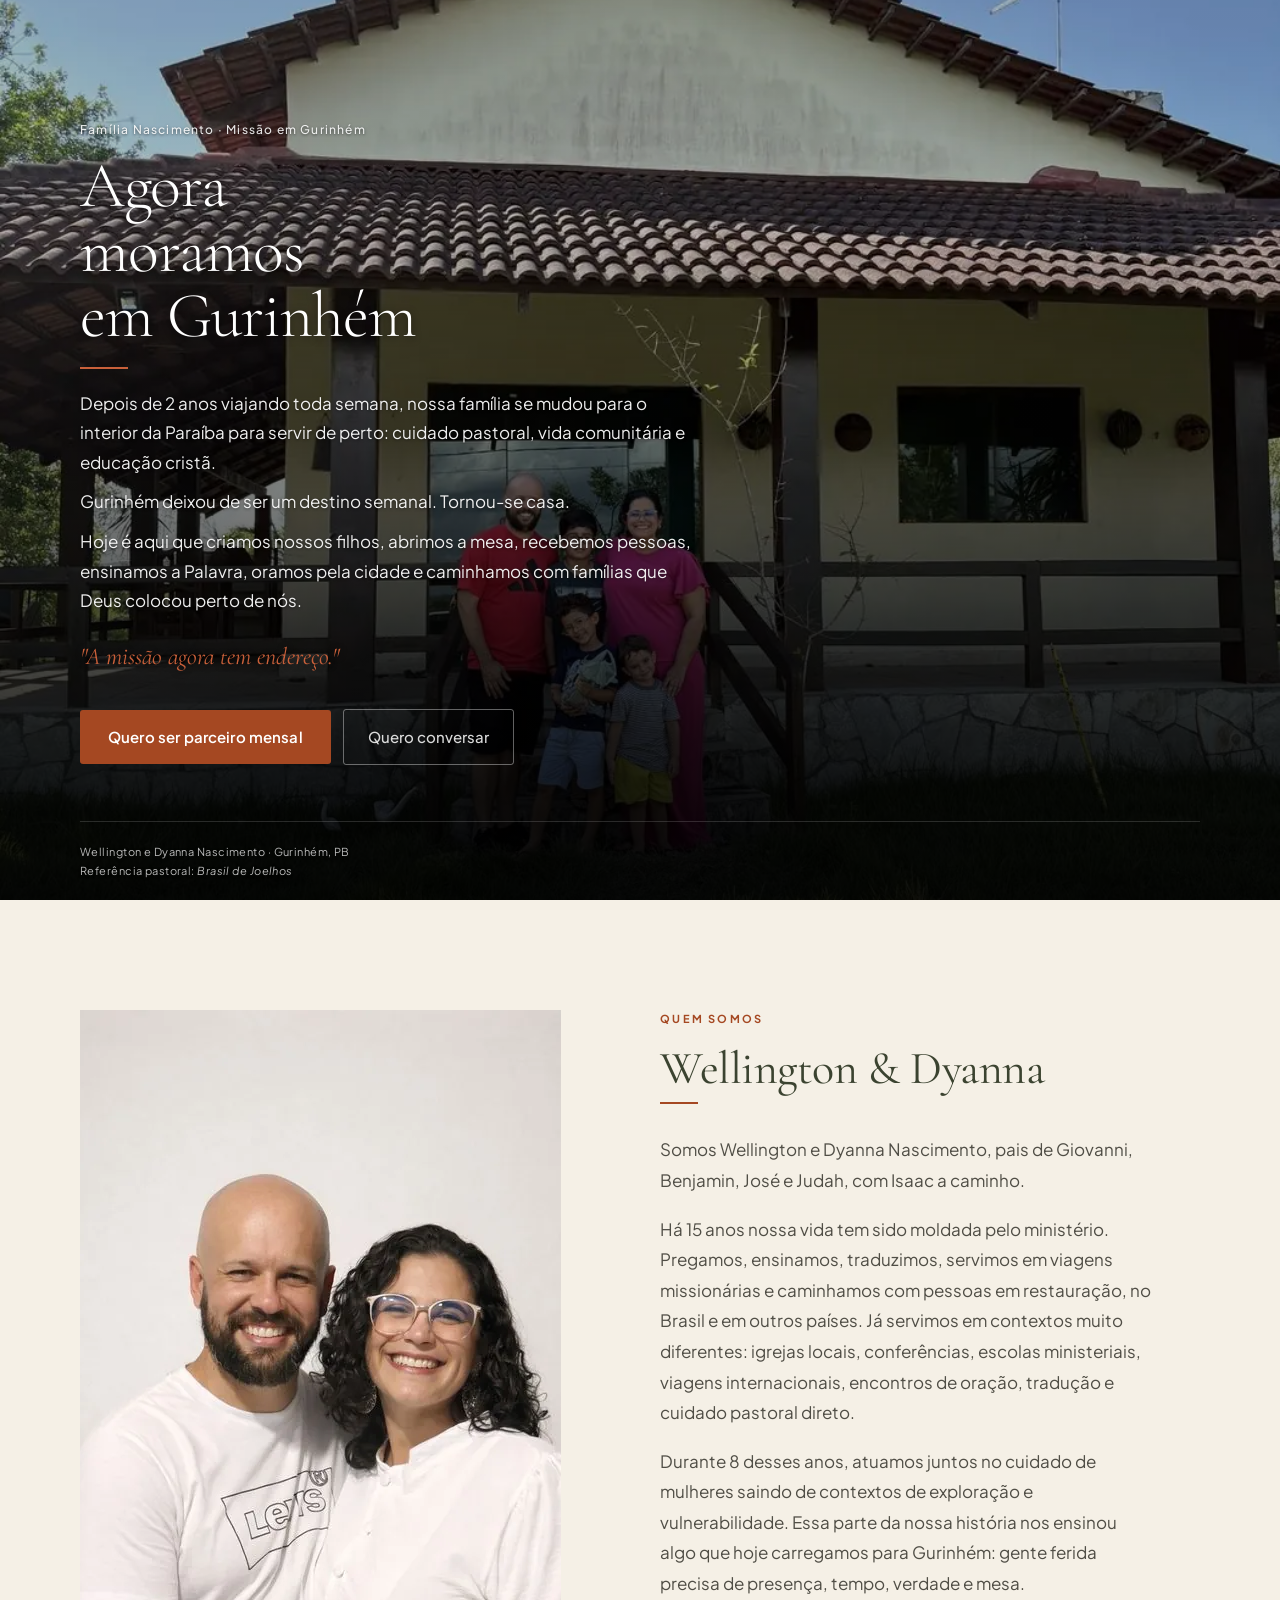
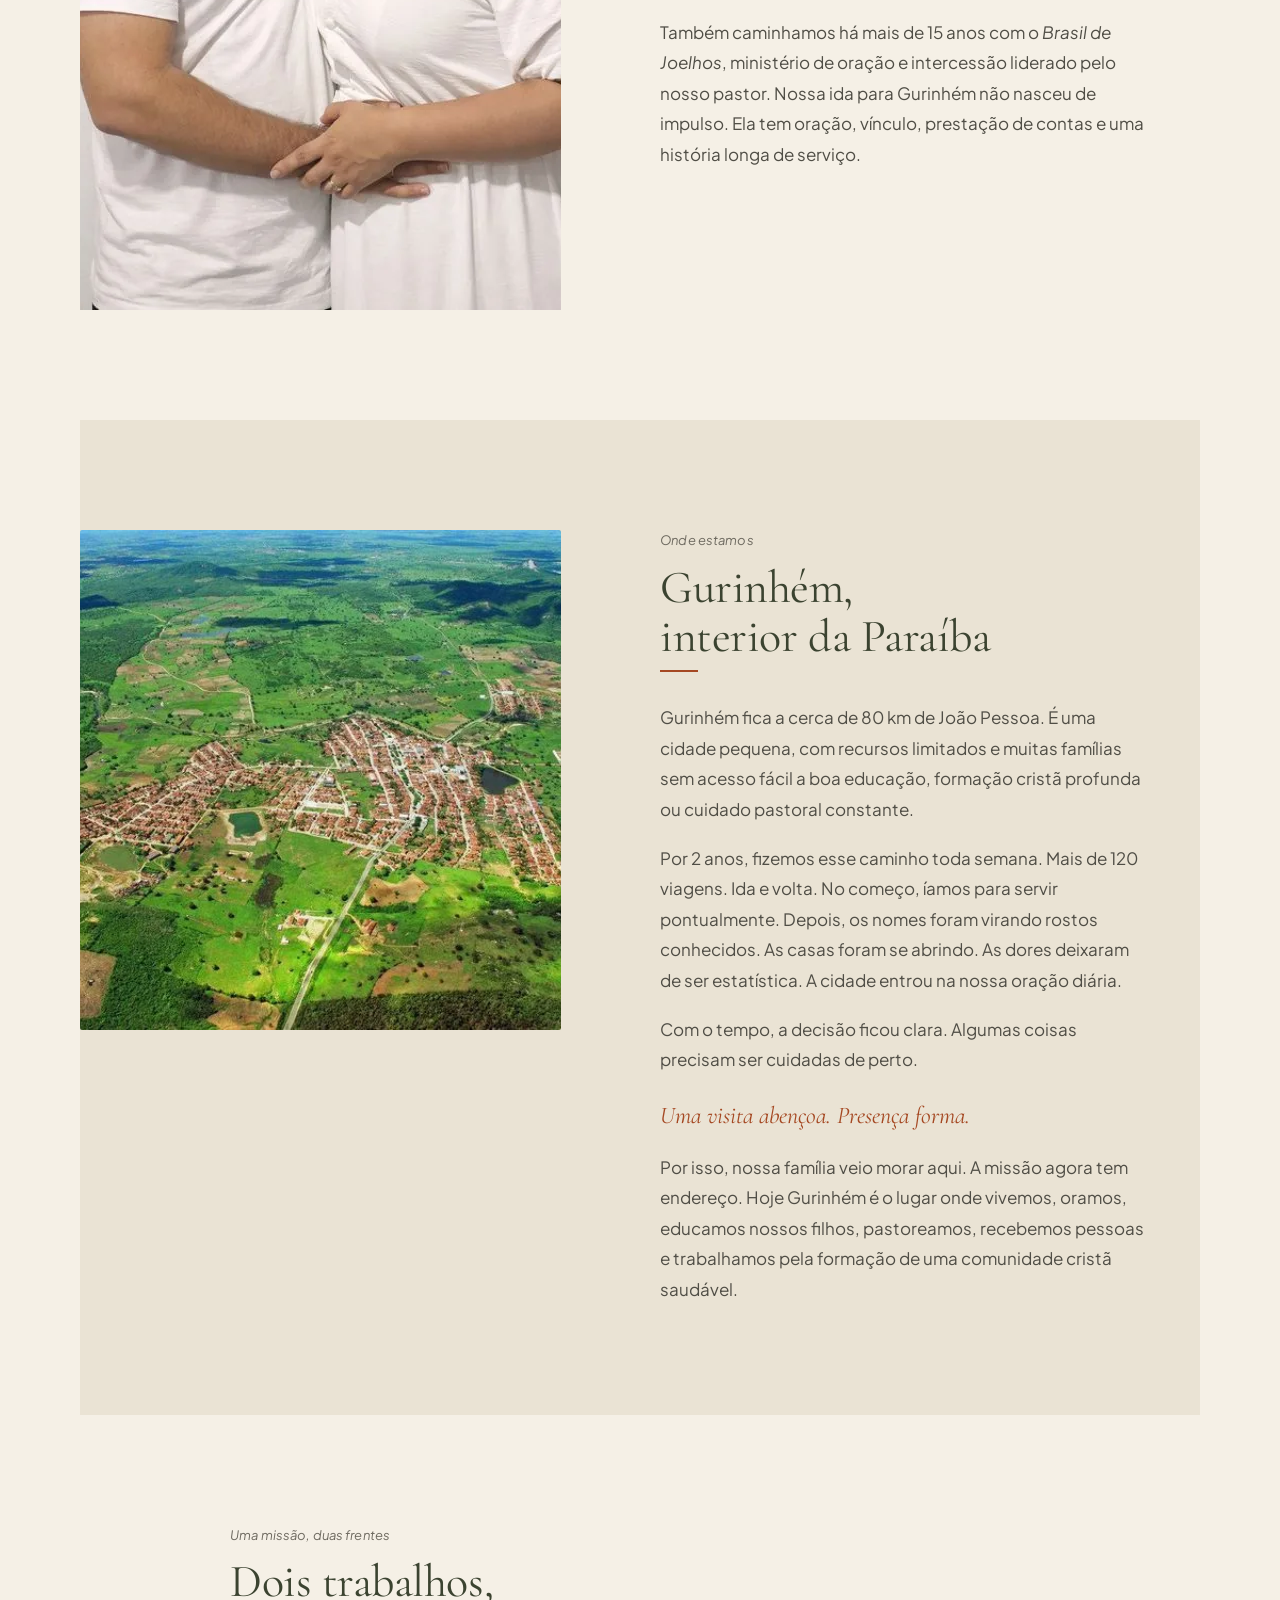
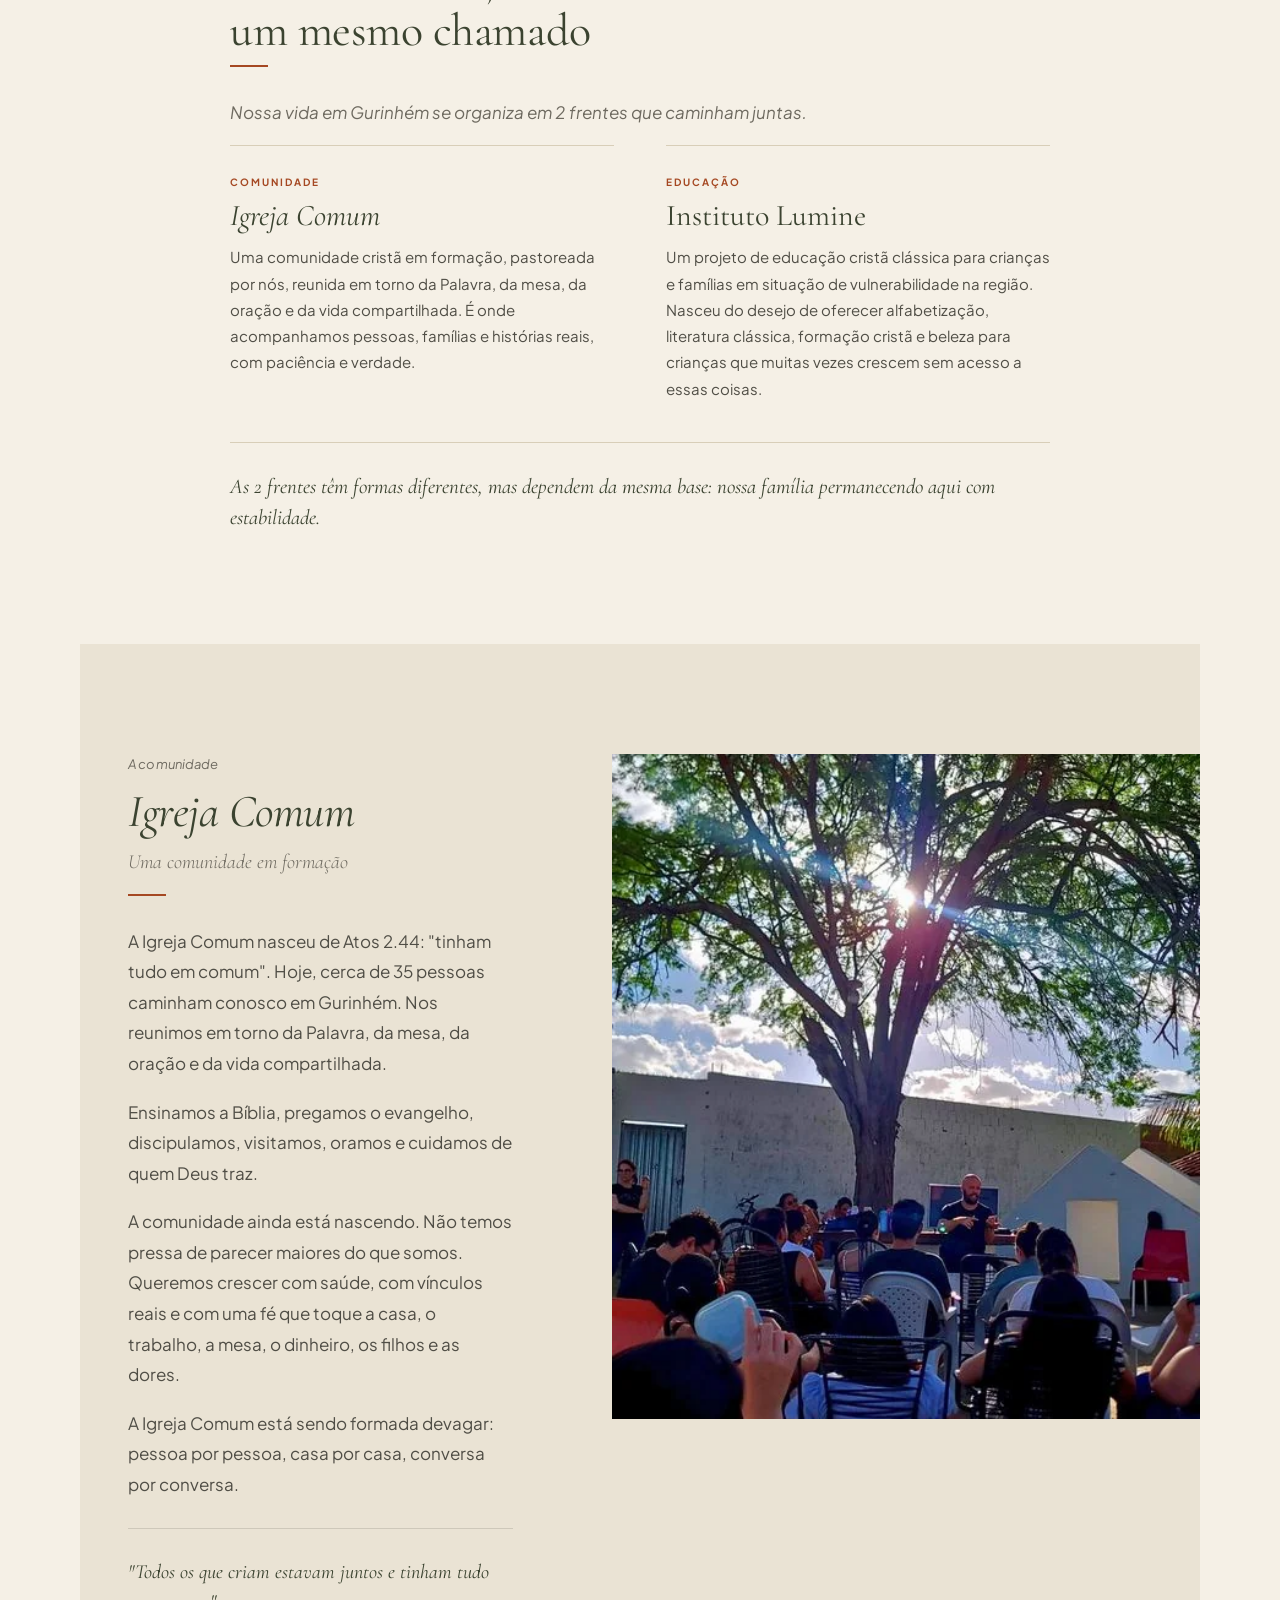
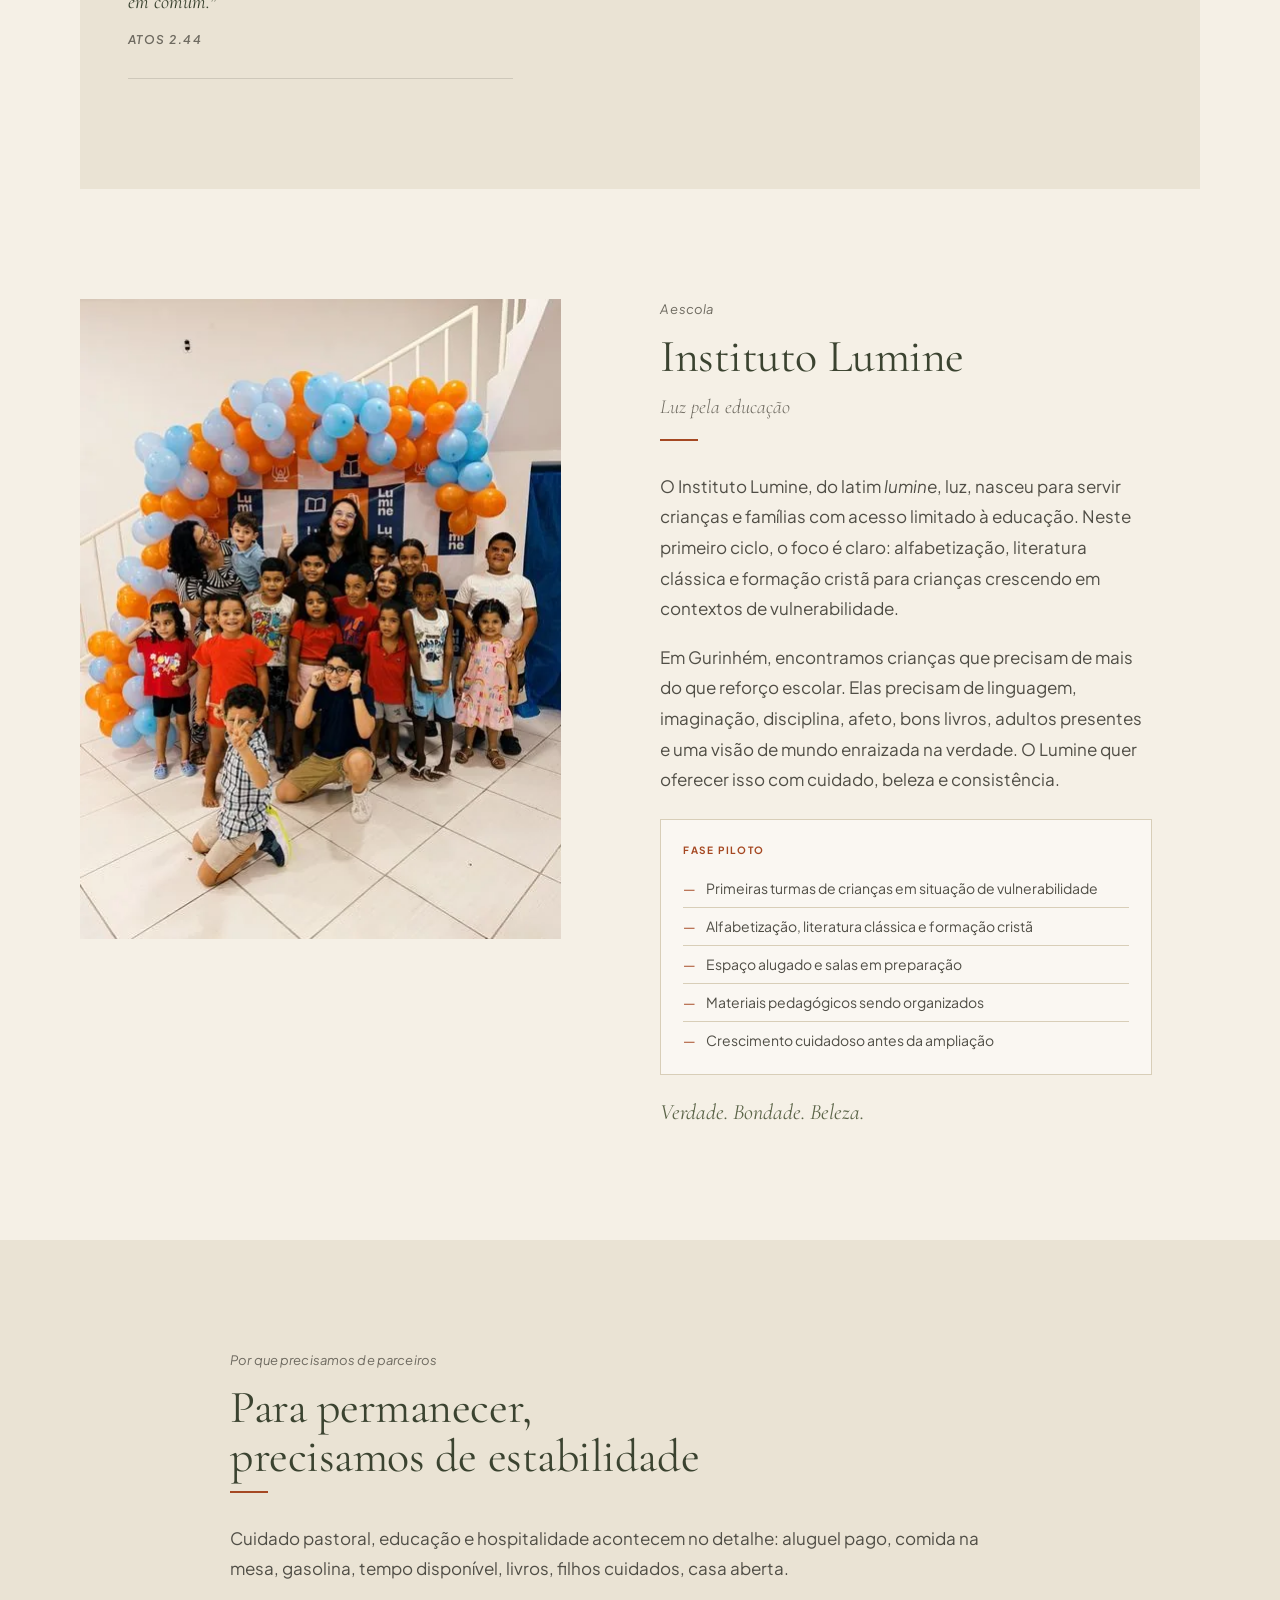
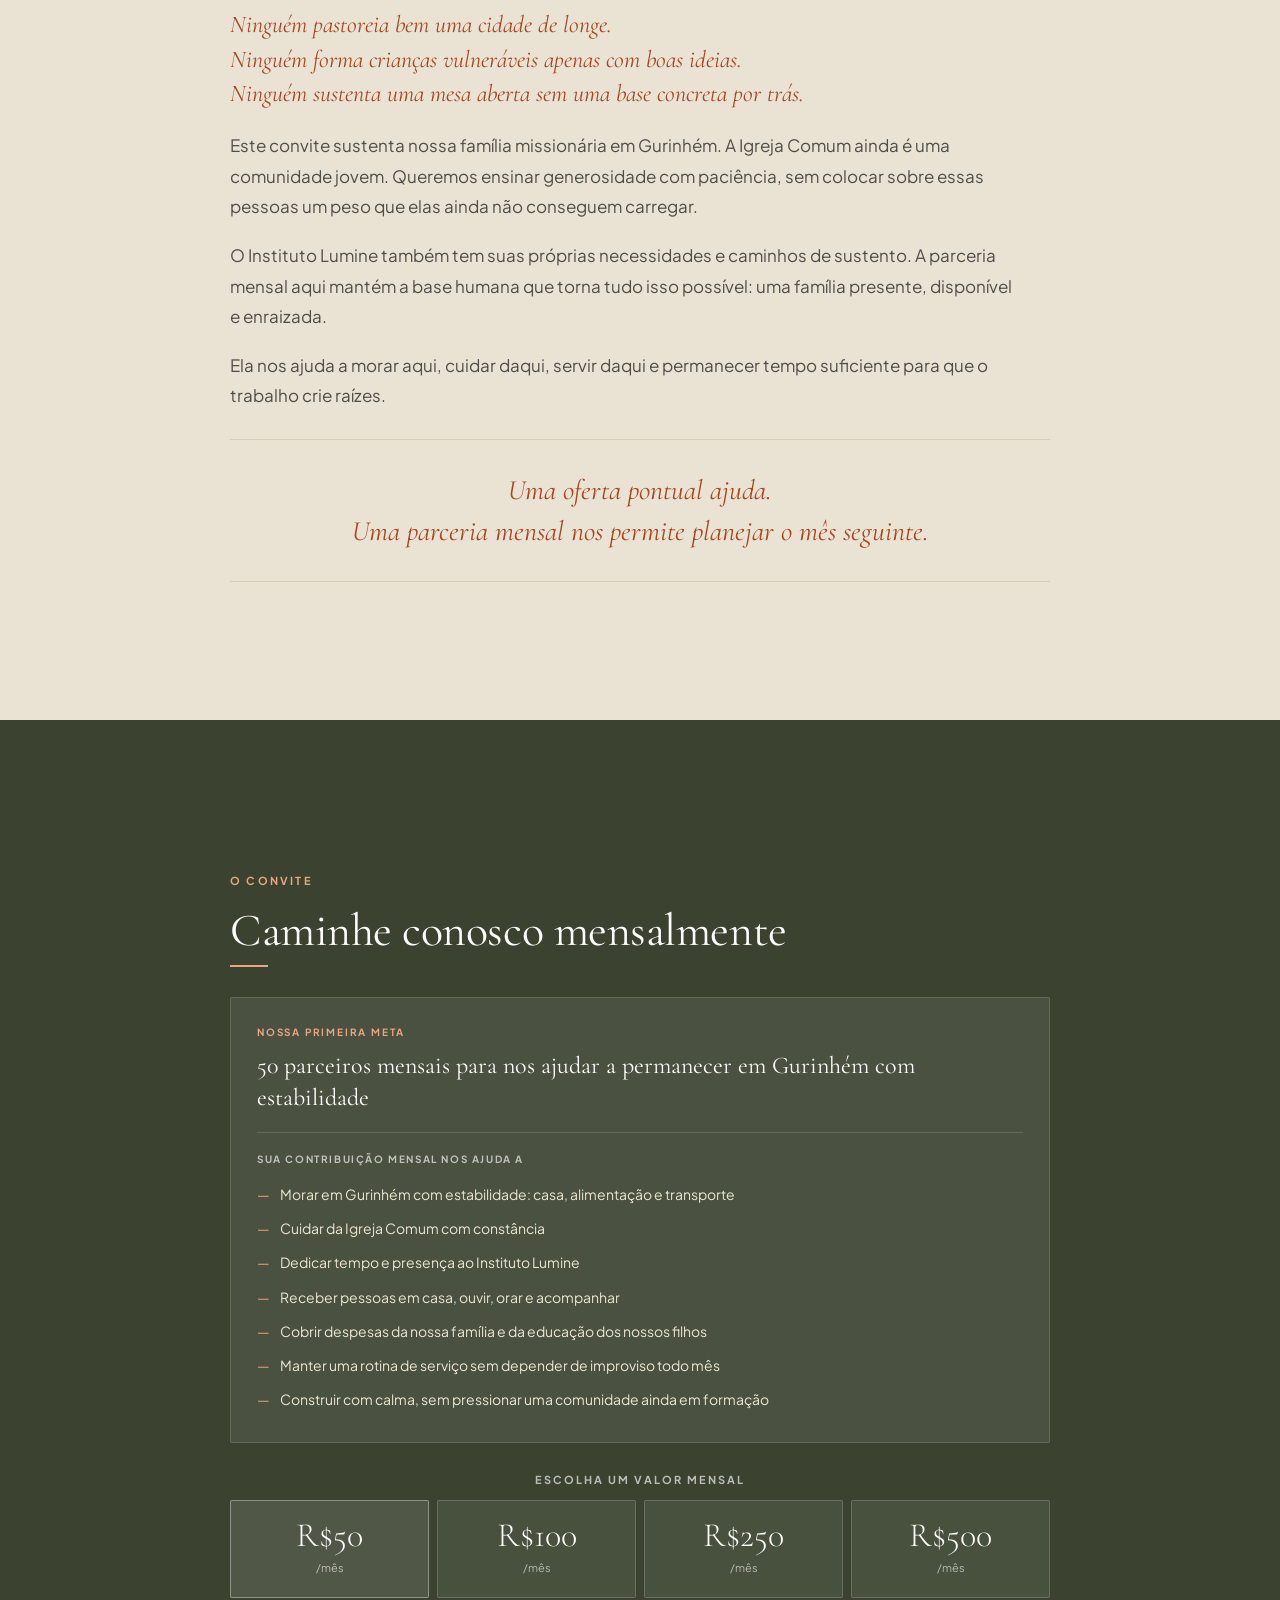
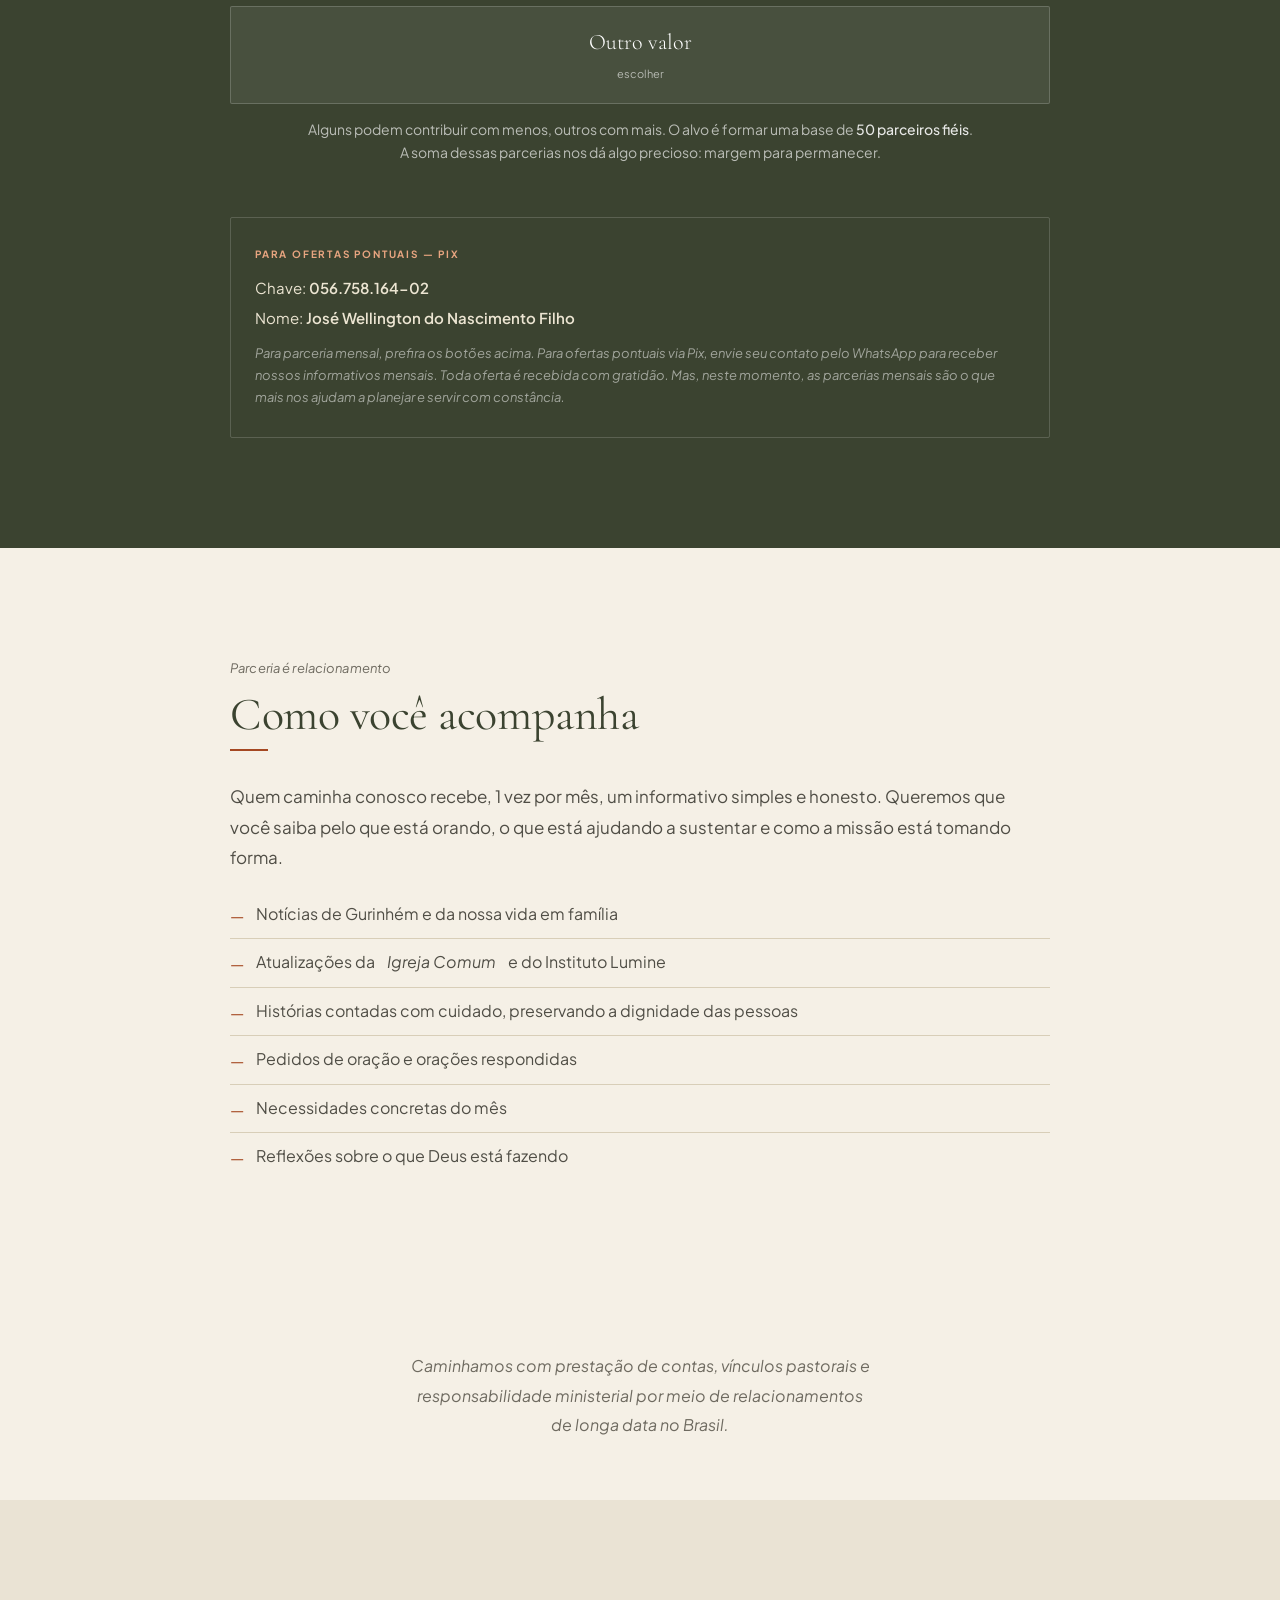
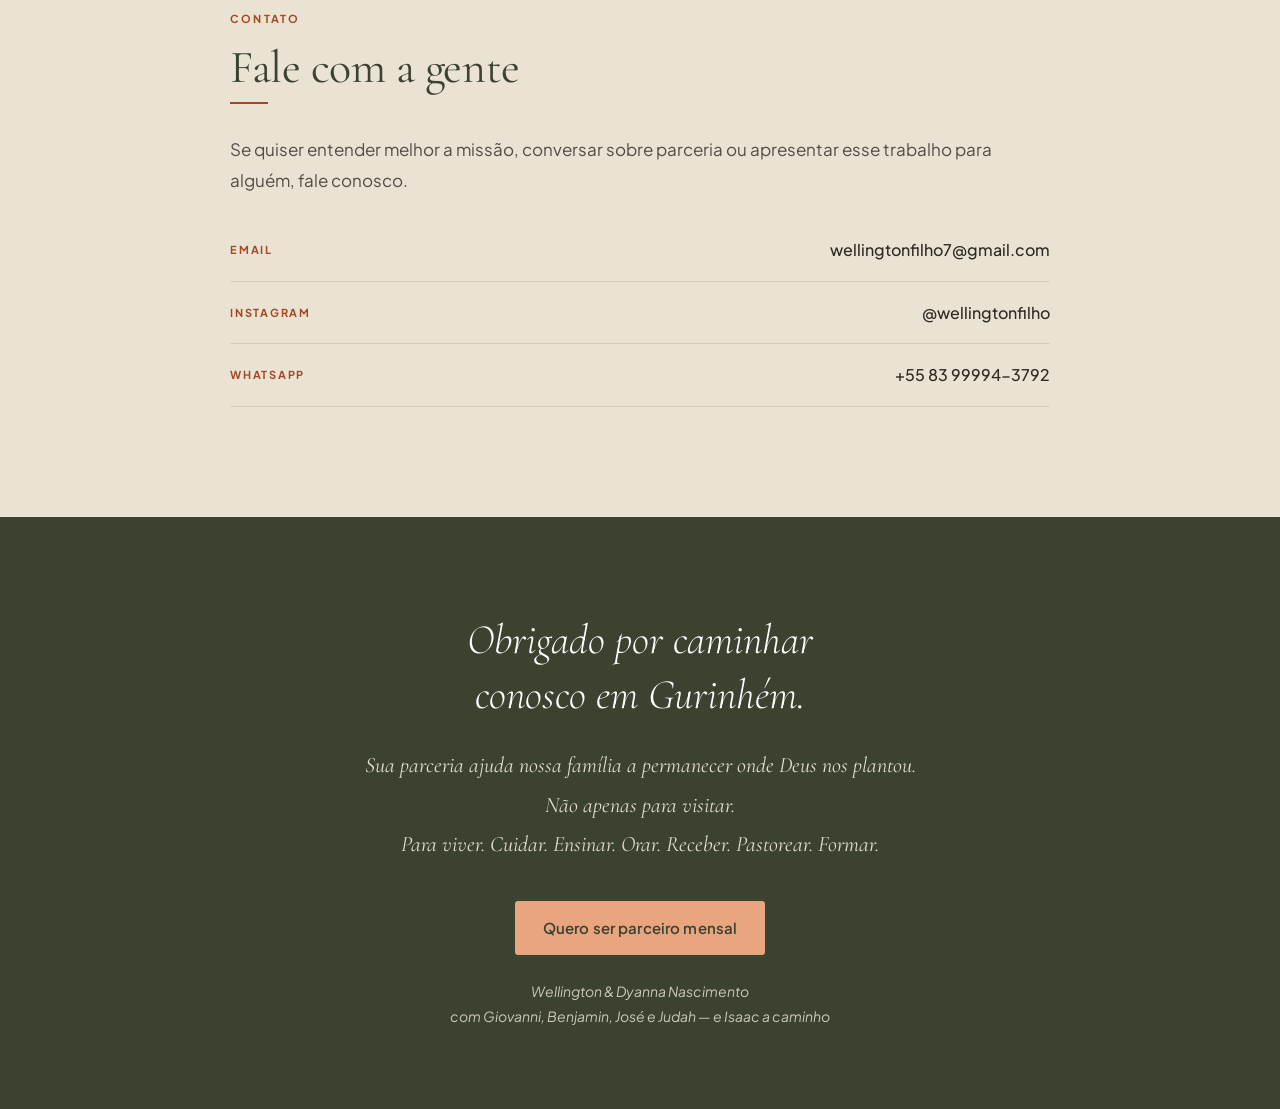
==== familia-nascimento/index.html @ 4521518d "Batch 2: anti-padrões visuais + OG meta - OG/Twitter meta tags para preview no WhatsApp, Instagram, " ====
<!DOCTYPE html>
<html lang="pt-BR">
<head>
  <meta charset="UTF-8">
  <meta name="viewport" content="width=device-width, initial-scale=1.0">
  <title>Família Nascimento — Missão em Gurinhém</title>
  <meta name="description" content="Uma família cristã enraizada em Gurinhém, Paraíba. Cuidado pastoral, vida comunitária e educação cristã. Torne-se um parceiro mensal.">
  <meta property="og:type" content="website">
  <meta property="og:title" content="Família Nascimento — Missão em Gurinhém">
  <meta property="og:description" content="Wellington e Dyanna Nascimento deixaram a cidade para servir de perto no interior da Paraíba. Cuidado pastoral, Igreja Comum e Instituto Lumine. Torne-se um parceiro mensal.">
  <meta property="og:image" content="https://familia-nascimento.vercel.app/assets/familia.webp">
  <meta property="og:url" content="https://familia-nascimento.vercel.app/">
  <meta property="og:locale" content="pt_BR">
  <meta name="twitter:card" content="summary_large_image">
  <meta name="twitter:title" content="Família Nascimento — Missão em Gurinhém">
  <meta name="twitter:description" content="Uma família cristã enraizada em Gurinhém, PB. Parceria mensal para missão pastoral e educação cristã.">
  <meta name="twitter:image" content="https://familia-nascimento.vercel.app/assets/familia.webp">
  <link rel="preconnect" href="https://fonts.googleapis.com">
  <link rel="preconnect" href="https://fonts.gstatic.com" crossorigin>
  <link href="https://fonts.googleapis.com/css2?family=Cormorant+Garamond:ital,wght@0,300;0,400;1,300;1,400&family=Plus+Jakarta+Sans:wght@300;400;500;600&display=swap" rel="stylesheet">
  <style>
* { box-sizing: border-box; margin: 0; padding: 0; }
html { scroll-behavior: smooth; }
.skip-link { position: absolute; top: -100%; left: 16px; background: var(--olive); color: #fff; padding: 10px 18px; font-size: 14px; font-weight: 600; text-decoration: none; border-radius: 3px; z-index: 200; transition: top .2s; }
.skip-link:focus { top: 16px; }
*:focus-visible { outline: 2px solid var(--terra-pale); outline-offset: 3px; }
:root {
  --cream: #F5F0E6; --sand: #D8CEB8; --sand-lt: #EAE3D4;
  --olive: #3B4330; --olive-mid: #5B6448;
  --terracotta: #A54822; --terra-lt: #C9603A;
  --text: #2C2A22; --text-mid: #504E46; --text-light: #6E6A60;
  --on-olive: #ECE5D2;
  --terra-pale: #E8A580;
  --content-max: 760px;
  --layout-max: 1120px;
}

body { background: var(--cream); font-family: 'Plus Jakarta Sans', sans-serif; color: var(--text); line-height: 1.6; -webkit-font-smoothing: antialiased; overflow-x: hidden; }
.wrap { width: min(100% - 56px, var(--content-max)); margin: 0 auto; }

/* HERO */
.hero { position: relative; min-height: 100vh; min-height: 100svh; display: flex; flex-direction: column; justify-content: flex-end; background: #6B6258; overflow: hidden; }
.hero-bg { position: absolute; inset: 0; background-size: cover; background-position: center 45%; }
.hero-bg::after { content: ""; position: absolute; inset: 0; background: linear-gradient(to bottom, rgba(0,0,0,.28) 0%, rgba(0,0,0,.24) 26%, rgba(0,0,0,.54) 58%, rgba(0,0,0,.82) 82%, rgba(0,0,0,.92) 100%); }
.hero-body { position: relative; z-index: 2; padding: clamp(64px, 10vh, 104px) 0 56px; width: min(100% - 56px, var(--layout-max)); margin: 0 auto; }
.hero-eye { font-size: 12px; font-weight: 500; letter-spacing: .1em; color: rgba(255,255,255,.88); margin-bottom: 14px; text-shadow: 0 1px 3px rgba(0,0,0,.55); }
.hero-h1 { font-family: 'Cormorant Garamond', serif; font-weight: 300; font-size: clamp(38px, 8.6vw, 64px); line-height: 1.02; letter-spacing: -.015em; color: #fff; margin-bottom: 18px; max-width: 11ch; text-wrap: balance; text-shadow: 0 2px 8px rgba(0,0,0,.45); }
.hero-rule { width: 48px; height: 2px; background: var(--terra-lt); margin-bottom: 20px; }
.hero-body-text { font-size: clamp(15px, 2.1vw, 17px); line-height: 1.74; color: rgba(255,255,255,.93); margin-bottom: 10px; max-width: 46ch; text-shadow: 0 1px 3px rgba(0,0,0,.45); }
.hero-body-text strong { font-weight: 600; color: #fff; }
.hero-tag { font-family: 'Cormorant Garamond', serif; font-style: italic; font-size: clamp(19px, 4.2vw, 24px); color: var(--terra-lt); margin: 24px 0 34px; line-height: 1.45; max-width: 32ch; text-shadow: 0 1px 6px rgba(0,0,0,.65); }
.hero-ctas { display: flex; flex-wrap: wrap; gap: 12px; row-gap: 10px; align-items: center; }
.btn-primary { background: var(--terracotta); color: #fff; font-size: 15px; font-weight: 600; padding: 15px 28px; text-decoration: none; border-radius: 3px; letter-spacing: .01em; transition: background .22s, transform .22s; display: inline-block; }
.btn-primary:hover { background: var(--terra-lt); transform: translateY(-1px); }
.btn-ghost { background: transparent; color: rgba(255,255,255,.85); border: 1px solid rgba(255,255,255,.38); font-size: 15px; font-weight: 500; padding: 15px 24px; text-decoration: none; border-radius: 3px; transition: border-color .22s, color .22s; display: inline-block; }
.btn-ghost:hover { border-color: rgba(255,255,255,.7); color: #fff; }
.hero-foot { position: relative; z-index: 2; padding: 20px 0; border-top: 1px solid rgba(255,255,255,.15); width: min(100% - 56px, var(--layout-max)); margin: 0 auto; }
.hero-foot p { font-size: 11px; color: rgba(255,255,255,.72); letter-spacing: .04em; line-height: 1.75; text-shadow: 0 1px 3px rgba(0,0,0,.5); }
.hero-foot em { font-style: italic; }

/* SECTIONS */
section { padding: 88px 0; }
.bg-sand { background: var(--sand-lt); }
.bg-olive { background: var(--olive); }
section.compact { padding: 60px 0; }
section#contribuir { padding-top: clamp(110px, 14vw, 152px); }
.label { font-size: 11px; font-weight: 700; text-transform: uppercase; letter-spacing: .2em; color: var(--terracotta); margin-bottom: 16px; }
.bg-olive .label { color: var(--terra-pale); }
.sec-ctx { font-size: 13px; color: var(--text-light); margin-bottom: 12px; letter-spacing: .01em; font-style: italic; }
.bg-olive .sec-ctx { color: rgba(236,229,210,.65); }
.sec-title { font-family: 'Cormorant Garamond', serif; font-weight: 400; font-size: clamp(32px, 7vw, 46px); line-height: 1.06; color: var(--olive); letter-spacing: -.01em; margin-bottom: 10px; }
.sec-title em { font-style: italic; }
.bg-olive .sec-title { color: #fff; }
.sec-sub { font-family: 'Cormorant Garamond', serif; font-style: italic; font-weight: 300; font-size: 20px; color: var(--text-light); margin-bottom: 16px; }
.rule { width: 38px; height: 2px; background: var(--terracotta); margin-bottom: 30px; }
.bg-olive .rule { background: var(--terra-pale); }

/* BODY TEXT */
p.body { font-size: 17px; line-height: 1.8; color: var(--text-mid); margin-bottom: 18px; max-width: 66ch; }
p.body:last-child { margin-bottom: 0; }
p.body em { font-style: italic; }
p.body strong { font-weight: 600; color: var(--text); }
.bg-olive p.body { color: var(--on-olive); opacity: .92; }
.editorial-copy p.body { max-width: none; }
.body-em { font-family: 'Cormorant Garamond', serif; font-style: italic; font-size: clamp(19px, 4.5vw, 24px); line-height: 1.45; color: var(--terracotta); margin: 24px 0 18px; }
.bg-sand .body-em { color: var(--terracotta); }

/* PULL QUOTE */
.pq { padding: 30px 0; margin: 28px 0; border-top: 1px solid var(--sand); border-bottom: 1px solid var(--sand); text-align: center; }
.pq blockquote { font-family: 'Cormorant Garamond', serif; font-style: italic; font-size: clamp(20px, 5vw, 28px); line-height: 1.45; color: var(--terracotta); }

/* VERSE */
.verse { padding: 28px 0; margin-top: 28px; border-top: 1px solid var(--sand); border-bottom: 1px solid var(--sand); }
.bg-sand .verse { border-color: rgba(0,0,0,.12); }
.verse blockquote { font-family: 'Cormorant Garamond', serif; font-style: italic; font-size: 20px; color: var(--olive); line-height: 1.5; margin-bottom: 8px; }
.verse cite { font-size: 12px; font-weight: 600; letter-spacing: .12em; text-transform: uppercase; color: var(--text-light); }

/* IMAGES */
.port-wrap { width: min(100% - 56px, var(--layout-max)); margin: 0 auto; }
.port-img { width: 100%; aspect-ratio: 3/4; object-fit: cover; display: block; }
@media (min-width: 700px) { .port-img { aspect-ratio: 4/5; } }
.img-break { width: min(100% - 56px, var(--layout-max)); margin: 0 auto; height: clamp(260px, 42vw, 520px); background-size: cover; background-position: center; border-radius: 2px; }

/* EDITORIAL BLOCKS */
.editorial-block { width: min(100% - 56px, var(--layout-max)); margin: 0 auto; }
.editorial-block .wrap { width: 100%; margin: 0; }
.editorial-media .img-break, .editorial-media .port-wrap { width: 100%; margin: 0; }
.editorial-media .img-break { height: clamp(300px, 38vw, 520px); }
.editorial-copy { padding-top: 48px; padding-left: clamp(22px, 4vw, 48px); padding-right: clamp(22px, 4vw, 48px); }

/* TWO FRONTS */
.fronts { margin: 8px 0 32px; }
.front { padding: 28px 0; border-top: 1px solid var(--sand); }
.front-lbl { font-size: 10px; font-weight: 700; text-transform: uppercase; letter-spacing: .2em; color: var(--terracotta); margin-bottom: 8px; }
.front-name { font-family: 'Cormorant Garamond', serif; font-weight: 400; font-size: 30px; color: var(--olive); line-height: 1.2; margin-bottom: 10px; }
.front-name em { font-style: italic; }
.front-desc { font-size: 15px; line-height: 1.75; color: var(--text-mid); }
.fronts-end { font-family: 'Cormorant Garamond', serif; font-style: italic; font-size: 21px; color: var(--olive); line-height: 1.5; padding-top: 28px; border-top: 1px solid var(--sand); }

/* PILOT BOX */
.pilot { margin: 24px 0 8px; padding: 22px; border: 1px solid var(--sand); background: rgba(255,255,255,.5); }
.pilot-lbl { font-size: 10px; font-weight: 700; text-transform: uppercase; letter-spacing: .16em; color: var(--terracotta); margin-bottom: 12px; }
.pilot ul { list-style: none; }
.pilot li { font-size: 14px; line-height: 1.65; color: var(--text-mid); padding: 7px 0; border-bottom: 1px solid var(--sand); display: flex; gap: 10px; }
.pilot li:last-child { border-bottom: none; padding-bottom: 0; }
.pilot li::before { content: "—"; color: var(--terracotta); flex-shrink: 0; }
.motto { font-family: 'Cormorant Garamond', serif; font-style: italic; font-size: 22px; color: var(--olive-mid); margin-top: 20px; }

/* GOAL / DONATION */
.goal { background: rgba(255,255,255,.08); border: 1px solid rgba(255,255,255,.14); padding: 26px; margin-bottom: 28px; border-radius: 2px; }
.goal-lbl { font-size: 10px; font-weight: 700; text-transform: uppercase; letter-spacing: .18em; color: var(--terra-pale); margin-bottom: 10px; }
.goal-h { font-family: 'Cormorant Garamond', serif; font-weight: 400; font-size: clamp(19px, 4.5vw, 24px); line-height: 1.35; color: #fff; margin-bottom: 18px; padding-bottom: 18px; border-bottom: 1px solid rgba(255,255,255,.14); }
.helps-lbl { font-size: 10px; font-weight: 700; text-transform: uppercase; letter-spacing: .16em; color: rgba(255,255,255,.65); margin-bottom: 10px; }
.helps { list-style: none; margin-bottom: 0; }
.helps li { font-size: 14px; line-height: 1.72; color: var(--on-olive); padding: 5px 0; display: flex; gap: 10px; }
.helps li::before { content: "—"; color: var(--terra-pale); flex-shrink: 0; }

.tiers-lbl { font-size: 11px; font-weight: 700; text-transform: uppercase; letter-spacing: .18em; color: rgba(255,255,255,.65); margin-bottom: 12px; text-align: center; }
.tiers { display: grid; grid-template-columns: 1fr 1fr; gap: 10px; margin-bottom: 14px; }
@media (min-width: 560px) { .tiers { grid-template-columns: repeat(4, 1fr); gap: 8px; } }
.tier-btn { display: block; padding: 18px 6px; text-align: center; background: rgba(255,255,255,.07); border: 1px solid rgba(255,255,255,.18); text-decoration: none; transition: background .2s, border-color .2s; border-radius: 2px; }
.tier-btn:hover { background: rgba(255,255,255,.15); border-color: rgba(255,255,255,.4); }
.tier-btn:first-child { border-color: rgba(255,255,255,.36); background: rgba(255,255,255,.11); }
.tier-btn:last-child { grid-column: 1 / -1; }
.tier-amt { font-family: 'Cormorant Garamond', serif; font-weight: 300; font-size: 34px; color: #fff; display: block; line-height: 1; }
.tier-unit { font-size: 11px; color: rgba(255,255,255,.6); }
.tier-livre .tier-amt { font-size: 22px; padding: 6px 0; }
.partner-note { font-size: 14px; line-height: 1.7; color: rgba(255,255,255,.65); text-align: center; margin-bottom: 32px; }
.partner-note strong { color: rgba(255,255,255,.88); font-weight: 500; }

/* PIX */
.pix { margin-top: 52px; padding: 28px 24px; border: 1px solid rgba(255,255,255,.16); border-radius: 2px; }
.pix-lbl { font-size: 10px; font-weight: 700; text-transform: uppercase; letter-spacing: .18em; color: var(--terra-pale); margin-bottom: 14px; }
.pix-line { font-size: 15px; color: var(--on-olive); margin-bottom: 6px; }
.pix-line strong { font-weight: 600; }
.pix-note { font-size: 13px; color: rgba(255,255,255,.52); margin-top: 12px; line-height: 1.7; font-style: italic; }

/* LISTS */
.body-list { list-style: none; margin: 4px 0 0; }
.body-list li { font-size: 16px; line-height: 1.72; color: var(--text-mid); padding: 9px 0; border-bottom: 1px solid var(--sand); display: flex; gap: 12px; }
.body-list li:last-child { border-bottom: none; }
.body-list li::before { content: "—"; color: var(--terracotta); flex-shrink: 0; margin-top: 2px; }
.body-list em { font-style: italic; }

/* CONTACT */
.contact-list { list-style: none; margin-top: 4px; }
.contact-list li { display: flex; justify-content: space-between; align-items: center; padding: 18px 0; border-bottom: 1px solid var(--sand); flex-wrap: wrap; gap: 10px; }
.contact-list .cl { font-size: 11px; font-weight: 700; text-transform: uppercase; letter-spacing: .16em; color: var(--terracotta); flex-shrink: 0; }
.contact-list a { font-size: 16px; font-weight: 500; color: var(--text); text-decoration: none; word-break: break-all; text-align: right; }
.contact-list a:hover { color: var(--terracotta); }

/* CLOSING */
.closing { text-align: center; padding: 96px 0 80px; }
.closing-h { font-family: 'Cormorant Garamond', serif; font-style: italic; font-weight: 300; font-size: clamp(30px, 6.5vw, 42px); line-height: 1.3; color: #fff; margin-bottom: 24px; }
.closing-lines { font-family: 'Cormorant Garamond', serif; font-style: italic; font-size: clamp(17px, 4vw, 22px); color: rgba(236,229,210,.95); line-height: 1.8; margin-bottom: 36px; }
.bg-olive .btn-primary { background: var(--terra-pale); color: var(--olive); }
.bg-olive .btn-primary:hover { background: #F1B898; }
.sig { font-size: 14px; color: rgba(236,229,210,.82); font-style: italic; line-height: 1.8; margin-top: 24px; }

/* ACCOUNTABILITY */
.ac-quote { font-size: 16px; line-height: 1.85; color: var(--text-light); text-align: center; max-width: 520px; margin: 0 auto; padding: 0 28px; font-style: italic; }

/* FLOAT */
.float-cta { position: fixed; bottom: max(20px, env(safe-area-inset-bottom)); right: max(20px, env(safe-area-inset-right)); z-index: 100; background: var(--terracotta); color: #fff; font-size: 14px; font-weight: 600; padding: 13px 22px; text-decoration: none; border-radius: 999px; box-shadow: 0 6px 24px rgba(0,0,0,.25); opacity: 0; pointer-events: none; transform: translateY(16px); transition: opacity .35s, transform .35s; }
.float-cta.show { opacity: 1; pointer-events: auto; transform: translateY(0); }
.float-cta.hide { opacity: 0; pointer-events: none; }

/* ANIM */
.fade-in { transition: opacity .9s ease, transform .9s ease; }
.fade-in.will-animate { opacity: 0; transform: translateY(28px); }
.fade-in.will-animate.visible { opacity: 1; transform: none; }
@media (prefers-reduced-motion: reduce) { .fade-in { transition: none; } }


@media (min-width: 1024px) {
  :root { --content-max: 820px; }
  .hero-body, .hero-foot { width: min(100% - 96px, var(--layout-max)); }
  .hero-body { padding-top: clamp(72px, 10vh, 116px); }
  .hero-body-text { max-width: 52ch; }
  .hero-tag { max-width: 36ch; }
   .port-wrap, .img-break { width: min(100% - 96px, var(--layout-max)); }
  .editorial-block { width: min(100% - 96px, var(--layout-max)); }
  .editorial-block .img-break, .editorial-block .port-wrap { width: 100%; }
  .editorial-block { display: grid; grid-template-columns: minmax(0, .45fr) minmax(0, .55fr); gap: clamp(40px, 4vw, 72px); align-items: start; }
  .editorial-block.reverse .editorial-media { order: 2; }
  .editorial-block .editorial-copy { padding-top: 0; }
  .editorial-block .port-img { aspect-ratio: 4/5; }
}
@media (min-width: 700px) {
  section { padding: 110px 0; }
  .fronts { display: grid; grid-template-columns: 1fr 1fr; gap: clamp(32px, 4vw, 56px); }
  .fronts .front { padding-bottom: 8px; }
}
@media (max-width: 480px) { section { padding: 64px 0; } .wrap { width: min(100% - 44px, var(--content-max)); } .hero-body { width: min(100% - 44px, var(--layout-max)); padding: 54px 0 52px; } .hero-h1 { font-size: clamp(34px, 12vw, 42px); line-height: 1.04; margin-bottom: 16px; max-width: 10.5ch; } .hero-body-text { font-size: 15px; line-height: 1.72; max-width: 34ch; } .hero-tag { margin: 20px 0 28px; line-height: 1.5; } .hero-ctas { gap: 10px; } .btn-primary, .btn-ghost { padding: 14px 18px; font-size: 14px; } .hero-foot { width: min(100% - 44px, var(--layout-max)); padding: 20px 0; } .port-wrap, .img-break { width: min(100% - 44px, var(--layout-max)); } .editorial-block { width: min(100% - 44px, var(--layout-max)); } .editorial-block .img-break, .editorial-block .port-wrap { width: 100%; } .editorial-copy { padding-top: 36px; } }
</style>
</head>
<body>

<a href="#conteudo" class="skip-link">Pular para o conteúdo</a>

<header class="hero">
  <div class="hero-bg" style="background-image:url('assets/hero.webp')"></div>
  <div class="hero-body">
    <p class="hero-eye">Família Nascimento &middot; Missão em Gurinhém</p>
    <h1 class="hero-h1">Agora<br>moramos<br>em Gurinhém</h1>
    <div class="hero-rule"></div>
    <p class="hero-body-text">Depois de 2 anos viajando toda semana, nossa família se mudou para o interior da Paraíba para servir de perto: cuidado pastoral, vida comunitária e educação cristã.</p>
    <p class="hero-body-text">Gurinhém deixou de ser um destino semanal. Tornou-se casa.</p>
    <p class="hero-body-text">Hoje é aqui que criamos nossos filhos, abrimos a mesa, recebemos pessoas, ensinamos a Palavra, oramos pela cidade e caminhamos com famílias que Deus colocou perto de nós.</p>
    <p class="hero-tag">"A missão agora tem endereço."</p>
    <div class="hero-ctas">
      <a class="btn-primary" href="#contribuir">Quero ser parceiro mensal</a>
      <a class="btn-ghost" href="https://wa.me/5583999943792" target="_blank" rel="noopener">Quero conversar</a>
    </div>
  </div>
  <div class="hero-foot">
    <p>Wellington e Dyanna Nascimento &middot; Gurinhém, PB<br>Referência pastoral: <em>Brasil de Joelhos</em></p>
  </div>
</header>

<main id="conteudo">

<section class="editorial-block fade-in">
  <div class="editorial-media">
<div class="port-wrap fade-in">
  <img class="port-img" src="assets/familia.webp" width="600" height="900" loading="lazy" decoding="async" alt="Wellington e Dyanna Nascimento">
</div>
  </div>
  <div class="editorial-copy">
  <div class="wrap">
    <p class="label">Quem somos</p>
    <h2 class="sec-title">Wellington &amp; Dyanna</h2>
    <div class="rule"></div>
    <p class="body">Somos Wellington e Dyanna Nascimento, pais de Giovanni, Benjamin, José e Judah, com Isaac a caminho.</p>
    <p class="body">Há 15 anos nossa vida tem sido moldada pelo ministério. Pregamos, ensinamos, traduzimos, servimos em viagens missionárias e caminhamos com pessoas em restauração, no Brasil e em outros países. Já servimos em contextos muito diferentes: igrejas locais, conferências, escolas ministeriais, viagens internacionais, encontros de oração, tradução e cuidado pastoral direto.</p>
    <p class="body">Durante 8 desses anos, atuamos juntos no cuidado de mulheres saindo de contextos de exploração e vulnerabilidade. Essa parte da nossa história nos ensinou algo que hoje carregamos para Gurinhém: gente ferida precisa de presença, tempo, verdade e mesa.</p>
    <p class="body">Também caminhamos há mais de 15 anos com o <em>Brasil de Joelhos</em>, ministério de oração e intercessão liderado pelo nosso pastor. Nossa ida para Gurinhém não nasceu de impulso. Ela tem oração, vínculo, prestação de contas e uma história longa de serviço.</p>
  </div>
</div>
</section>

<section class="editorial-block bg-sand fade-in">
  <div class="editorial-media">
    <div class="img-break fade-in" style="background-image:url('assets/gurinhem.webp');background-position:center 20%;height:clamp(280px,55vw,500px);"></div>
  </div>
  <div class="editorial-copy">
  <div class="wrap">
    <p class="sec-ctx">Onde estamos</p>
    <h2 class="sec-title">Gurinhém,<br>interior da Paraíba</h2>
    <div class="rule"></div>
    <p class="body">Gurinhém fica a cerca de 80 km de João Pessoa. É uma cidade pequena, com recursos limitados e muitas famílias sem acesso fácil a boa educação, formação cristã profunda ou cuidado pastoral constante.</p>
    <p class="body">Por 2 anos, fizemos esse caminho toda semana. Mais de 120 viagens. Ida e volta. No começo, íamos para servir pontualmente. Depois, os nomes foram virando rostos conhecidos. As casas foram se abrindo. As dores deixaram de ser estatística. A cidade entrou na nossa oração diária.</p>
    <p class="body">Com o tempo, a decisão ficou clara. Algumas coisas precisam ser cuidadas de perto.</p>
    <p class="body-em">Uma visita abençoa. Presença forma.</p>
    <p class="body">Por isso, nossa família veio morar aqui. A missão agora tem endereço. Hoje Gurinhém é o lugar onde vivemos, oramos, educamos nossos filhos, pastoreamos, recebemos pessoas e trabalhamos pela formação de uma comunidade cristã saudável.</p>
  </div>
</div>
</section>

<section class="fade-in">
  <div class="wrap">
    <p class="sec-ctx">Uma missão, duas frentes</p>
    <h2 class="sec-title">Dois trabalhos,<br>um mesmo chamado</h2>
    <div class="rule"></div>
    <p class="body" style="font-style:italic;color:var(--text-light)">Nossa vida em Gurinhém se organiza em 2 frentes que caminham juntas.</p>
    <div class="fronts">
      <div class="front">
        <p class="front-lbl">Comunidade</p>
        <h3 class="front-name"><em>Igreja Comum</em></h3>
        <p class="front-desc">Uma comunidade cristã em formação, pastoreada por nós, reunida em torno da Palavra, da mesa, da oração e da vida compartilhada. É onde acompanhamos pessoas, famílias e histórias reais, com paciência e verdade.</p>
      </div>
      <div class="front">
        <p class="front-lbl">Educação</p>
        <h3 class="front-name">Instituto Lumine</h3>
        <p class="front-desc">Um projeto de educação cristã clássica para crianças e famílias em situação de vulnerabilidade na região. Nasceu do desejo de oferecer alfabetização, literatura clássica, formação cristã e beleza para crianças que muitas vezes crescem sem acesso a essas coisas.</p>
      </div>
    </div>
    <p class="fronts-end">As 2 frentes têm formas diferentes, mas dependem da mesma base: nossa família permanecendo aqui com estabilidade.</p>
  </div>
</section>

<section class="editorial-block reverse bg-sand fade-in">
  <div class="editorial-media">
<div class="port-wrap fade-in">
  <img src="assets/igreja-comum.webp" alt="Igreja Comum" class="port-img" width="480" height="665" loading="lazy" decoding="async" style="object-position:center 60%;">
</div>
  </div>
  <div class="editorial-copy">
  <div class="wrap">
    <p class="sec-ctx">A comunidade</p>
    <h2 class="sec-title"><em>Igreja Comum</em></h2>
    <p class="sec-sub">Uma comunidade em formação</p>
    <div class="rule"></div>
    <p class="body">A Igreja Comum nasceu de Atos 2.44: "tinham tudo em comum". Hoje, cerca de 35 pessoas caminham conosco em Gurinhém. Nos reunimos em torno da Palavra, da mesa, da oração e da vida compartilhada.</p>
    <p class="body">Ensinamos a Bíblia, pregamos o evangelho, discipulamos, visitamos, oramos e cuidamos de quem Deus traz.</p>
    <p class="body">A comunidade ainda está nascendo. Não temos pressa de parecer maiores do que somos. Queremos crescer com saúde, com vínculos reais e com uma fé que toque a casa, o trabalho, a mesa, o dinheiro, os filhos e as dores.</p>
    <p class="body">A Igreja Comum está sendo formada devagar: pessoa por pessoa, casa por casa, conversa por conversa.</p>
    <div class="verse">
      <blockquote>"Todos os que criam estavam juntos e tinham tudo em comum."</blockquote>
      <cite>Atos 2.44</cite>
    </div>
  </div>
</div>
</section>

<section class="editorial-block fade-in">
  <div class="editorial-media">
<div class="port-wrap fade-in">
  <img src="assets/instituto-lumine.webp" alt="Instituto Lumine" class="port-img" width="480" height="640" loading="lazy" decoding="async" style="object-position:center 20%;">
</div>
  </div>
  <div class="editorial-copy">
  <div class="wrap">
    <p class="sec-ctx">A escola</p>
    <h2 class="sec-title">Instituto Lumine</h2>
    <p class="sec-sub">Luz pela educação</p>
    <div class="rule"></div>
    <p class="body">O Instituto Lumine, do latim <em>lumine</em>, luz, nasceu para servir crianças e famílias com acesso limitado à educação. Neste primeiro ciclo, o foco é claro: alfabetização, literatura clássica e formação cristã para crianças crescendo em contextos de vulnerabilidade.</p>
    <p class="body">Em Gurinhém, encontramos crianças que precisam de mais do que reforço escolar. Elas precisam de linguagem, imaginação, disciplina, afeto, bons livros, adultos presentes e uma visão de mundo enraizada na verdade. O Lumine quer oferecer isso com cuidado, beleza e consistência.</p>
    <div class="pilot">
      <p class="pilot-lbl">Fase piloto</p>
      <ul>
        <li>Primeiras turmas de crianças em situação de vulnerabilidade</li>
        <li>Alfabetização, literatura clássica e formação cristã</li>
        <li>Espaço alugado e salas em preparação</li>
        <li>Materiais pedagógicos sendo organizados</li>
        <li>Crescimento cuidadoso antes da ampliação</li>
      </ul>
    </div>
    <p class="motto">Verdade. Bondade. Beleza.</p>
  </div>
</div>
</section>

<section class="bg-sand fade-in">
  <div class="wrap">
    <p class="sec-ctx">Por que precisamos de parceiros</p>
    <h2 class="sec-title">Para permanecer,<br>precisamos de estabilidade</h2>
    <div class="rule"></div>
    <p class="body">Cuidado pastoral, educação e hospitalidade acontecem no detalhe: aluguel pago, comida na mesa, gasolina, tempo disponível, livros, filhos cuidados, casa aberta.</p>
    <p class="body-em">Ninguém pastoreia bem uma cidade de longe.<br>Ninguém forma crianças vulneráveis apenas com boas ideias.<br>Ninguém sustenta uma mesa aberta sem uma base concreta por trás.</p>
    <p class="body">Este convite sustenta nossa família missionária em Gurinhém. A Igreja Comum ainda é uma comunidade jovem. Queremos ensinar generosidade com paciência, sem colocar sobre essas pessoas um peso que elas ainda não conseguem carregar.</p>
    <p class="body">O Instituto Lumine também tem suas próprias necessidades e caminhos de sustento. A parceria mensal aqui mantém a base humana que torna tudo isso possível: uma família presente, disponível e enraizada.</p>
    <p class="body">Ela nos ajuda a morar aqui, cuidar daqui, servir daqui e permanecer tempo suficiente para que o trabalho crie raízes.</p>
    <div class="pq"><blockquote>Uma oferta pontual ajuda.<br>Uma parceria mensal nos permite planejar o mês seguinte.</blockquote></div>
  </div>
</section>

<section class="bg-olive fade-in" id="contribuir">
  <div class="wrap">
    <p class="label">O convite</p>
    <h2 class="sec-title">Caminhe conosco mensalmente</h2>
    <div class="rule"></div>
    <div class="goal">
      <p class="goal-lbl">Nossa primeira meta</p>
      <p class="goal-h">50 parceiros mensais para nos ajudar a permanecer em Gurinhém com estabilidade</p>
      <p class="helps-lbl">Sua contribuição mensal nos ajuda a</p>
      <ul class="helps">
        <li>Morar em Gurinhém com estabilidade: casa, alimentação e transporte</li>
        <li>Cuidar da Igreja Comum com constância</li>
        <li>Dedicar tempo e presença ao Instituto Lumine</li>
        <li>Receber pessoas em casa, ouvir, orar e acompanhar</li>
        <li>Cobrir despesas da nossa família e da educação dos nossos filhos</li>
        <li>Manter uma rotina de serviço sem depender de improviso todo mês</li>
        <li>Construir com calma, sem pressionar uma comunidade ainda em formação</li>
      </ul>
    </div>
    <p class="tiers-lbl">Escolha um valor mensal</p>
    <div class="tiers">
      <a class="tier-btn" href="https://www.mercadopago.com.br/subscriptions/checkout?preapproval_plan_id=2c1bc86871564e81b67c430d7e22c15a" target="_blank" rel="noopener"><span class="tier-amt">R$50</span><span class="tier-unit">/mês</span></a>
      <a class="tier-btn" href="https://www.mercadopago.com.br/subscriptions/checkout?preapproval_plan_id=821a91360e1e43e6b5ac0dd8178553fa" target="_blank" rel="noopener"><span class="tier-amt">R$100</span><span class="tier-unit">/mês</span></a>
      <a class="tier-btn" href="https://www.mercadopago.com.br/subscriptions/checkout?preapproval_plan_id=4a3c0c56e39a44338dbad6e5bd4d46f1" target="_blank" rel="noopener"><span class="tier-amt">R$250</span><span class="tier-unit">/mês</span></a>
      <a class="tier-btn" href="https://www.mercadopago.com.br/subscriptions/checkout?preapproval_plan_id=bde959feefbf478b9df22a85b396c1a7" target="_blank" rel="noopener"><span class="tier-amt">R$500</span><span class="tier-unit">/mês</span></a>
      <a class="tier-btn tier-livre" href="https://www.mercadopago.com.br/subscriptions/checkout?preapproval_plan_id=27854a51c7cf489595d913b44d059b27" target="_blank" rel="noopener"><span class="tier-amt">Outro valor</span><span class="tier-unit">escolher</span></a>
    </div>
    <p class="partner-note">Alguns podem contribuir com menos, outros com mais. O alvo é formar uma base de <strong>50 parceiros fiéis</strong>.<br>A soma dessas parcerias nos dá algo precioso: margem para permanecer.</p>
    <div class="pix">
      <p class="pix-lbl">Para ofertas pontuais &mdash; Pix</p>
      <p class="pix-line">Chave: <strong>056.758.164-02</strong></p>
      <p class="pix-line">Nome: <strong>José Wellington do Nascimento Filho</strong></p>
      <p class="pix-note">Para parceria mensal, prefira os botões acima. Para ofertas pontuais via Pix, envie seu contato pelo WhatsApp para receber nossos informativos mensais. Toda oferta é recebida com gratidão. Mas, neste momento, as parcerias mensais são o que mais nos ajudam a planejar e servir com constância.</p>
    </div>
  </div>
</section>

<section class="fade-in">
  <div class="wrap">
    <p class="sec-ctx">Parceria é relacionamento</p>
    <h2 class="sec-title">Como você acompanha</h2>
    <div class="rule"></div>
    <p class="body">Quem caminha conosco recebe, 1 vez por mês, um informativo simples e honesto. Queremos que você saiba pelo que está orando, o que está ajudando a sustentar e como a missão está tomando forma.</p>
    <ul class="body-list">
      <li>Notícias de Gurinhém e da nossa vida em família</li>
      <li>Atualizações da <em>Igreja Comum</em> e do Instituto Lumine</li>
      <li>Histórias contadas com cuidado, preservando a dignidade das pessoas</li>
      <li>Pedidos de oração e orações respondidas</li>
      <li>Necessidades concretas do mês</li>
      <li>Reflexões sobre o que Deus está fazendo</li>
    </ul>
  </div>
</section>

<section class="compact fade-in">
  <p class="ac-quote">Caminhamos com prestação de contas, vínculos pastorais e responsabilidade ministerial por meio de relacionamentos de longa data no Brasil.</p>
</section>

<section class="bg-sand fade-in">
  <div class="wrap">
    <p class="label">Contato</p>
    <h2 class="sec-title">Fale com a gente</h2>
    <div class="rule"></div>
    <p class="body" style="margin-bottom:24px">Se quiser entender melhor a missão, conversar sobre parceria ou apresentar esse trabalho para alguém, fale conosco.</p>
    <ul class="contact-list">
      <li><span class="cl">Email</span><a href="mailto:wellingtonfilho7@gmail.com">wellingtonfilho7@gmail.com</a></li>
      <li><span class="cl">Instagram</span><a href="https://instagram.com/wellingtonfilho" target="_blank" rel="noopener">@wellingtonfilho</a></li>
      <li><span class="cl">WhatsApp</span><a href="https://wa.me/5583999943792" target="_blank" rel="noopener">+55 83 99994-3792</a></li>
    </ul>
  </div>
</section>

</main>

<footer class="closing bg-olive fade-in">
  <div class="wrap">
    <h2 class="closing-h">Obrigado por caminhar<br>conosco em Gurinhém.</h2>
    <p class="closing-lines">Sua parceria ajuda nossa família a permanecer onde Deus nos plantou.<br>Não apenas para visitar.<br>Para viver. Cuidar. Ensinar. Orar. Receber. Pastorear. Formar.</p>
    <a class="btn-primary" href="#contribuir">Quero ser parceiro mensal</a>
    <p class="sig">Wellington &amp; Dyanna Nascimento<br>com Giovanni, Benjamin, José e Judah &mdash; e Isaac a caminho</p>
  </div>
</footer>

<a class="float-cta" href="#contribuir" id="fcta">Ser parceiro mensal</a>

<script>
  const prefersNoMotion = window.matchMedia('(prefers-reduced-motion: reduce)').matches;
  const obs = new IntersectionObserver(entries => {
    entries.forEach(e => {
      if (e.isIntersecting) { e.target.classList.add('visible'); obs.unobserve(e.target); }
    });
  }, { threshold: 0.08, rootMargin: '0px 0px -40px 0px' });
  document.querySelectorAll('.fade-in').forEach(el => {
    if (!prefersNoMotion) el.classList.add('will-animate');
    obs.observe(el);
  });

  const fcta = document.getElementById('fcta');
  const hero = document.querySelector('.hero');
  const ask  = document.getElementById('contribuir');
  const foot = document.querySelector('.closing');

  function tick() {
    const hb = hero.getBoundingClientRect().bottom;
    const ar = ask.getBoundingClientRect();
    const fr = foot.getBoundingClientRect();
    const inAsk  = ar.top < window.innerHeight * .7 && ar.bottom > window.innerHeight * .2;
    const inFoot = fr.top < window.innerHeight * .8 && fr.bottom > 0;
    if (hb < 60 && !inAsk && !inFoot) { fcta.classList.add('show'); fcta.classList.remove('hide'); }
    else if (inAsk || inFoot) { fcta.classList.add('hide'); fcta.classList.remove('show'); }
    else { fcta.classList.remove('show', 'hide'); }
  }
  window.addEventListener('scroll', tick, {passive: true});
  window.addEventListener('resize', tick);
  tick();
</script>
</body>
</html>
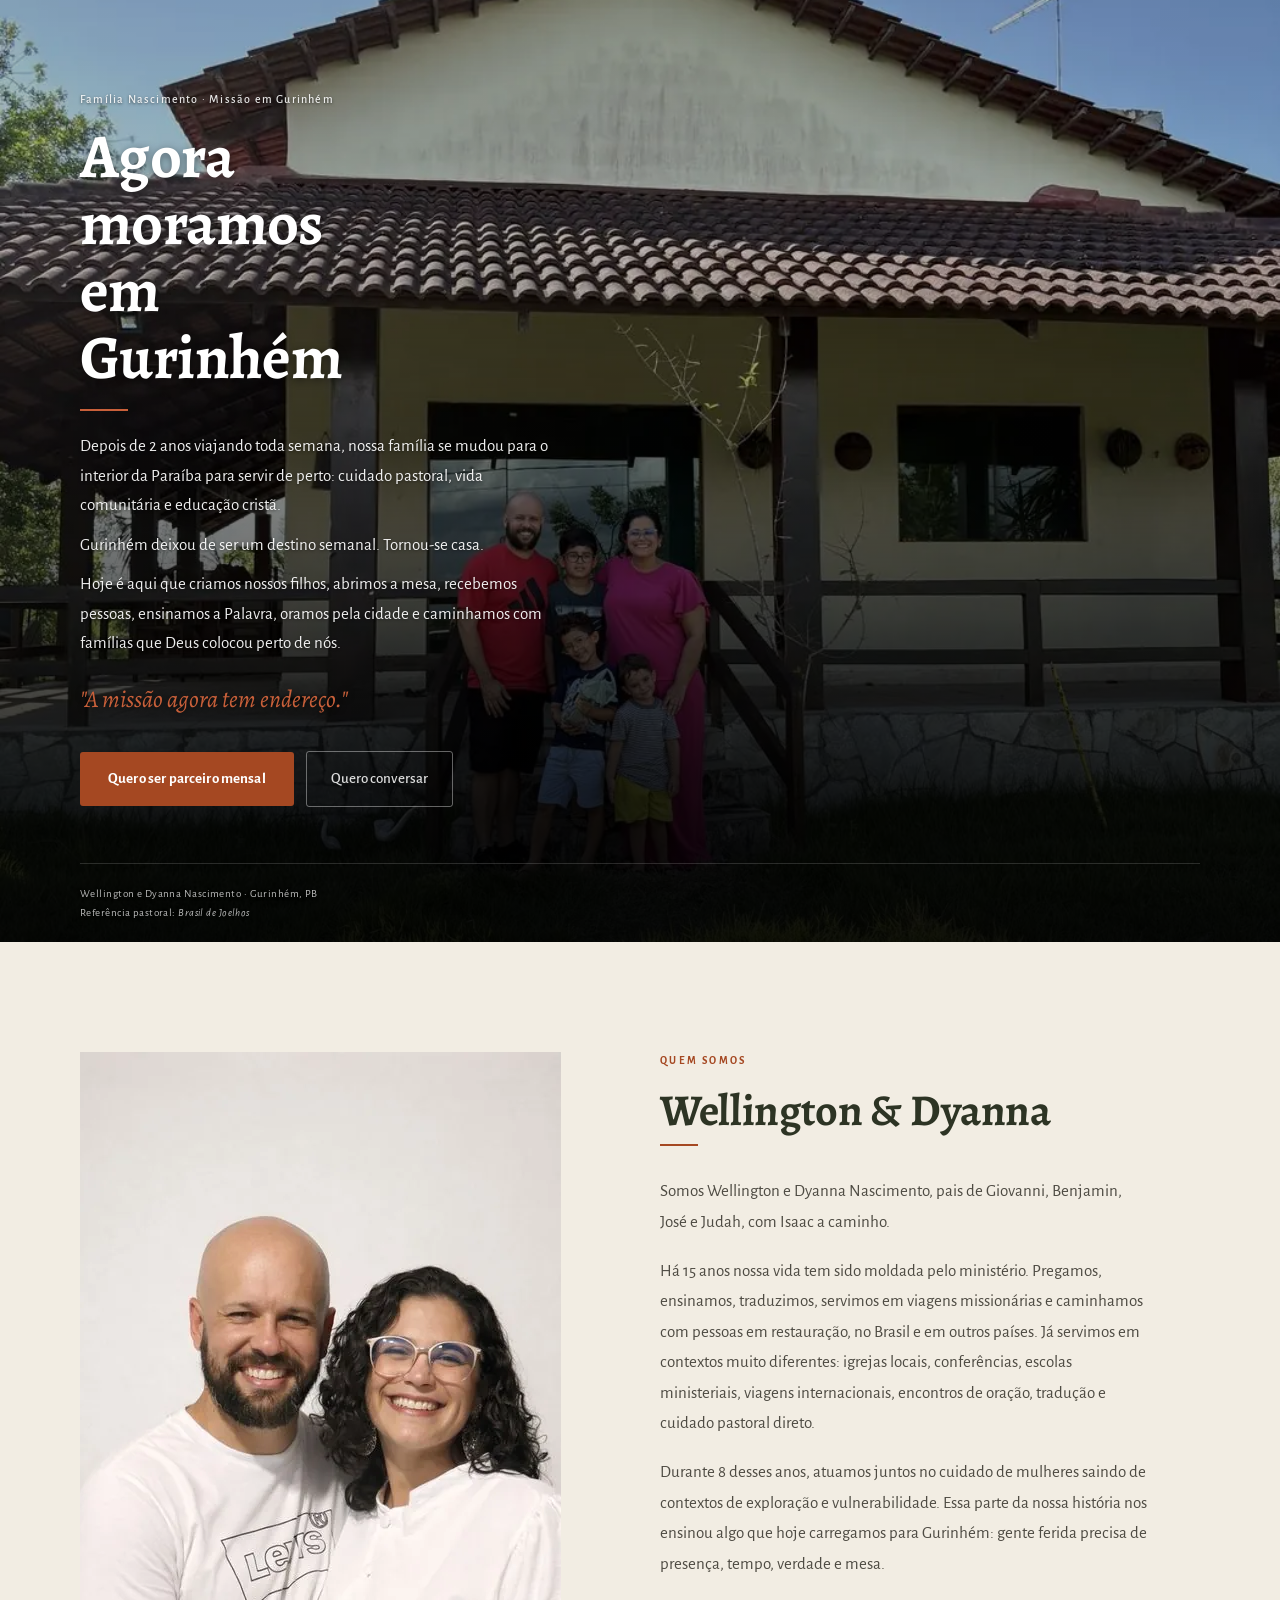
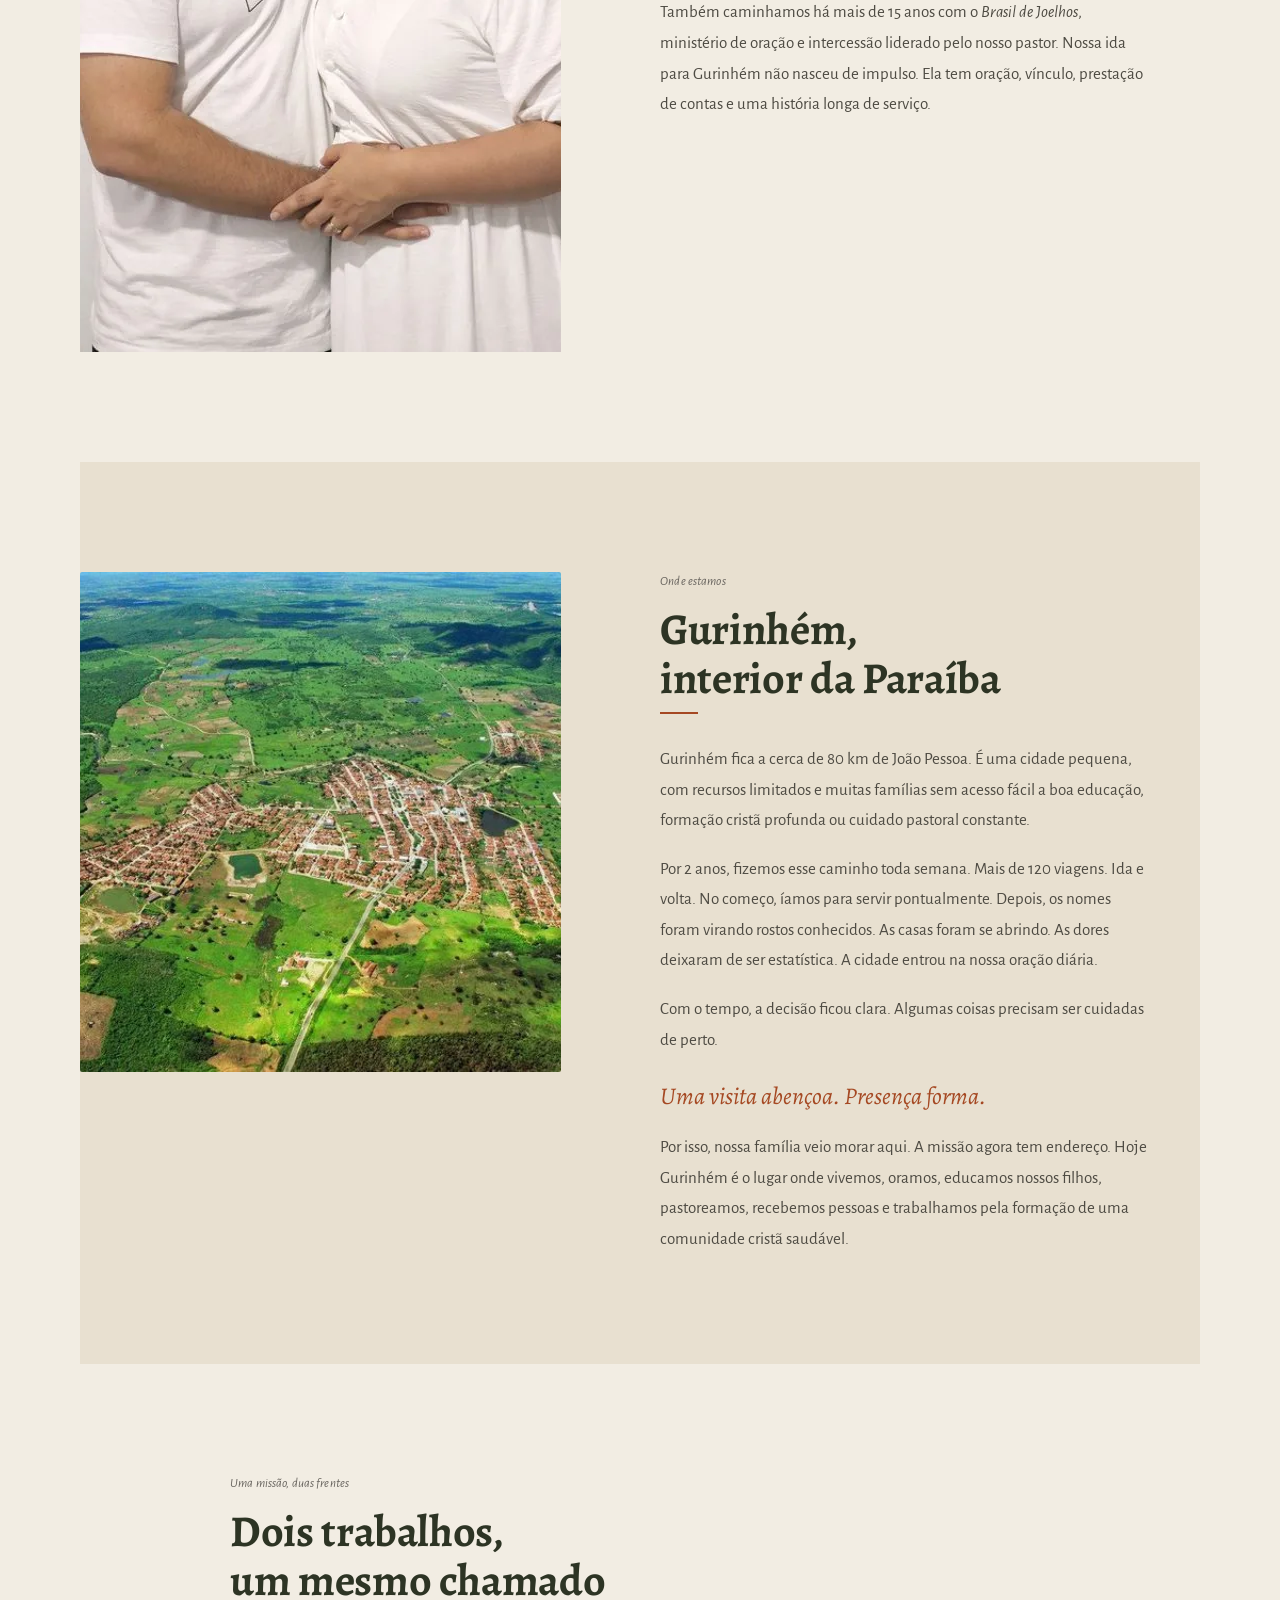
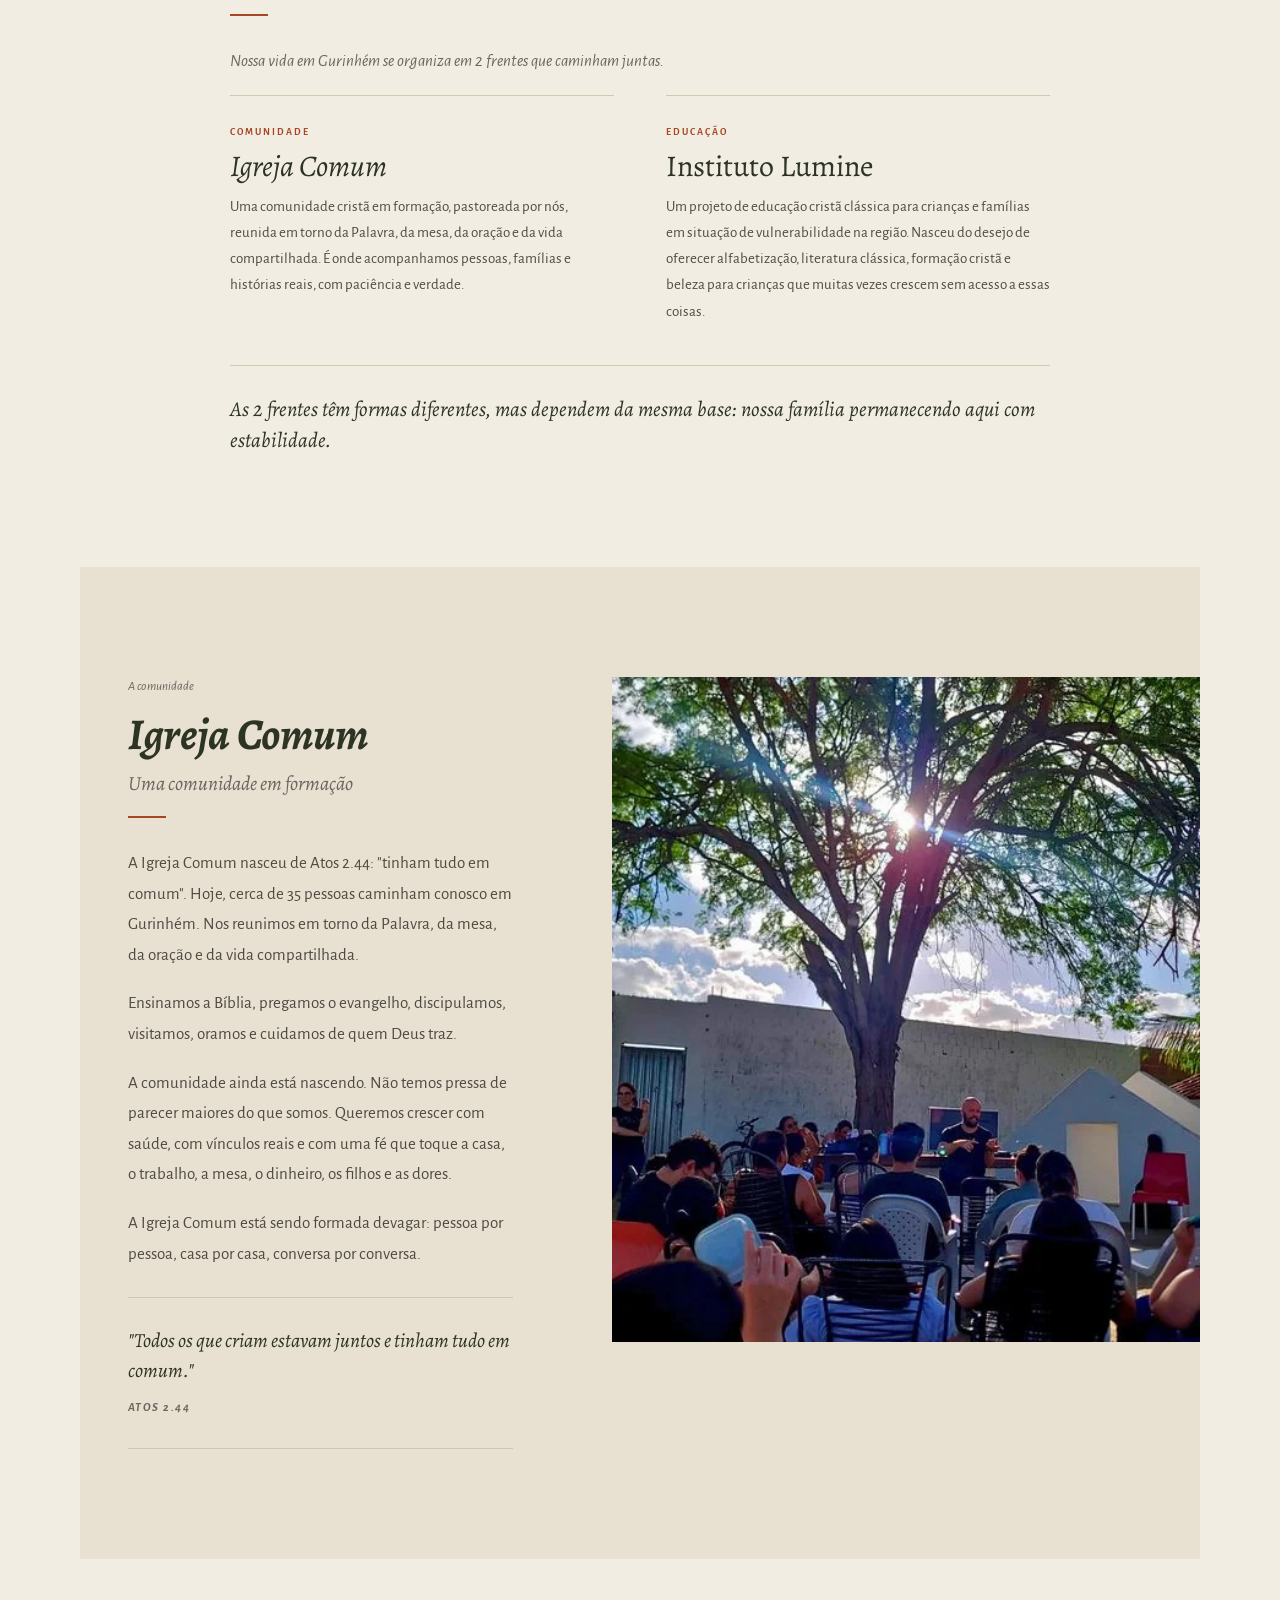
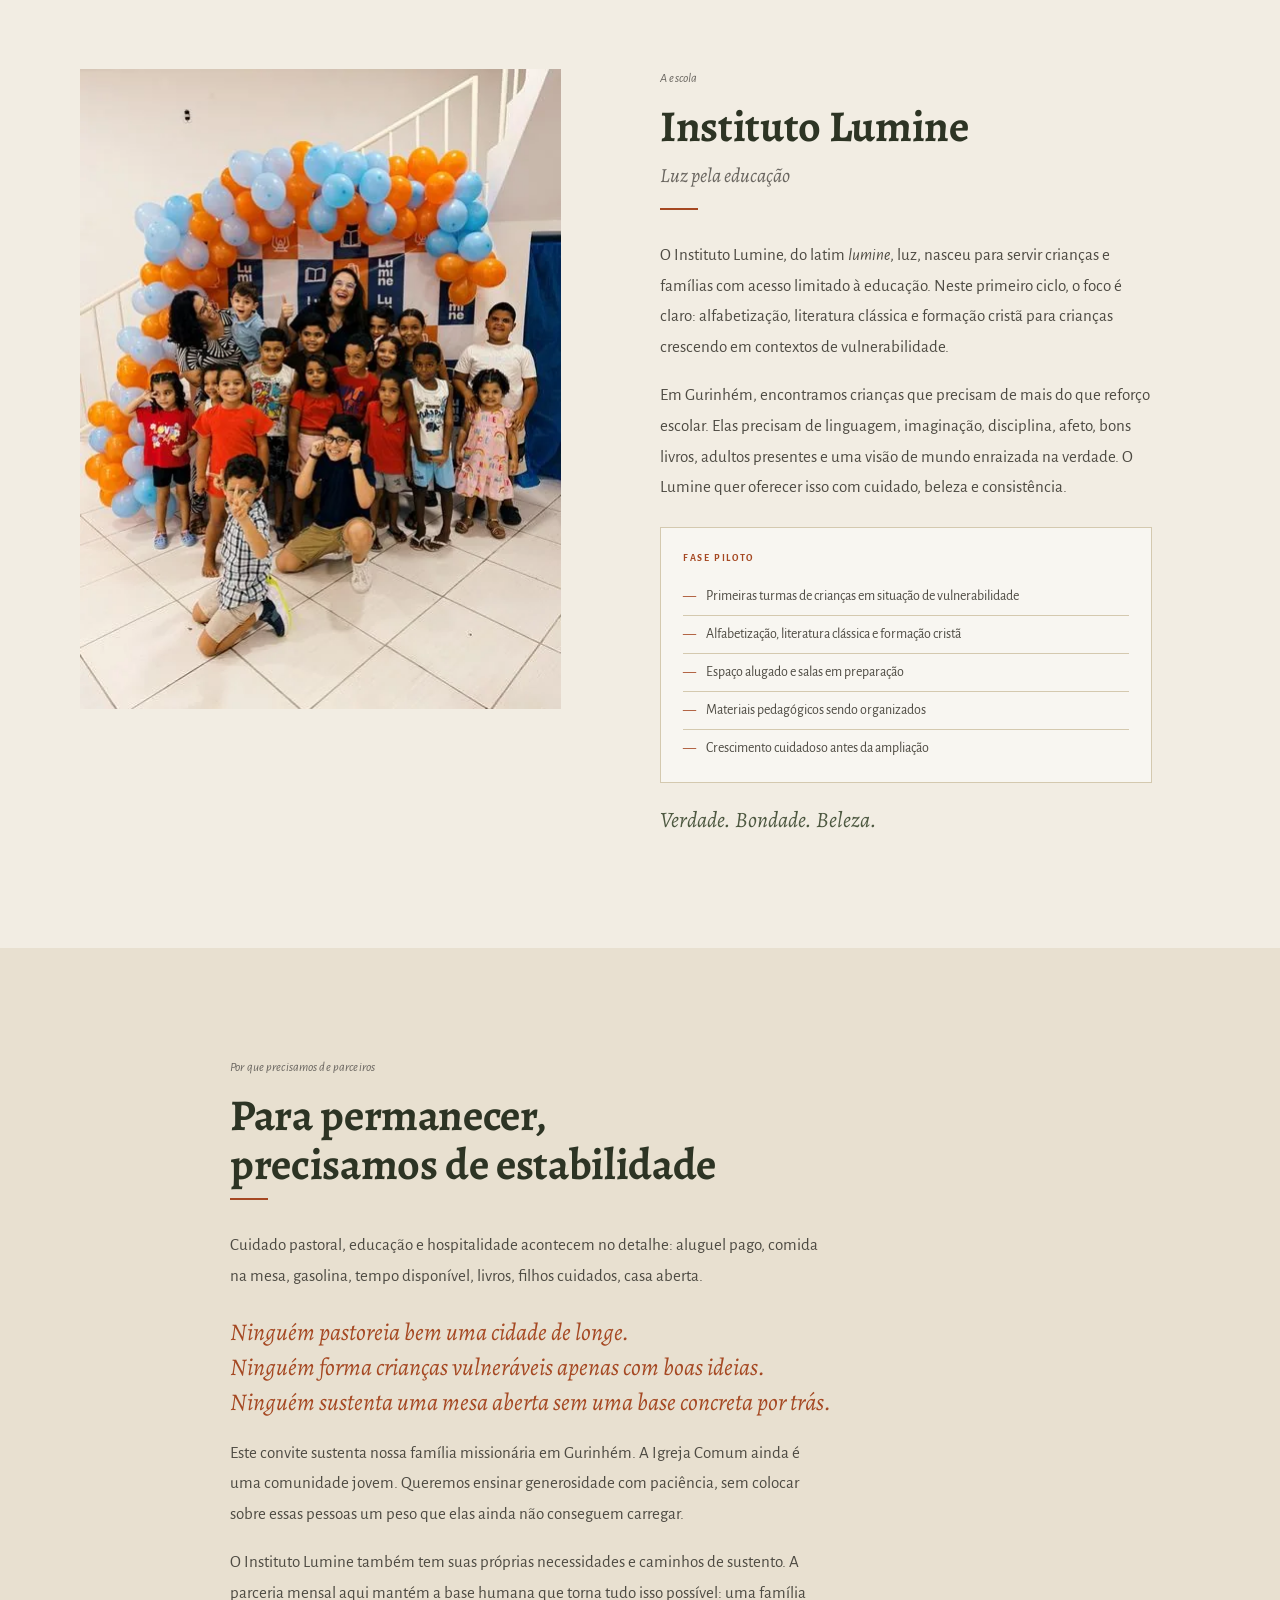
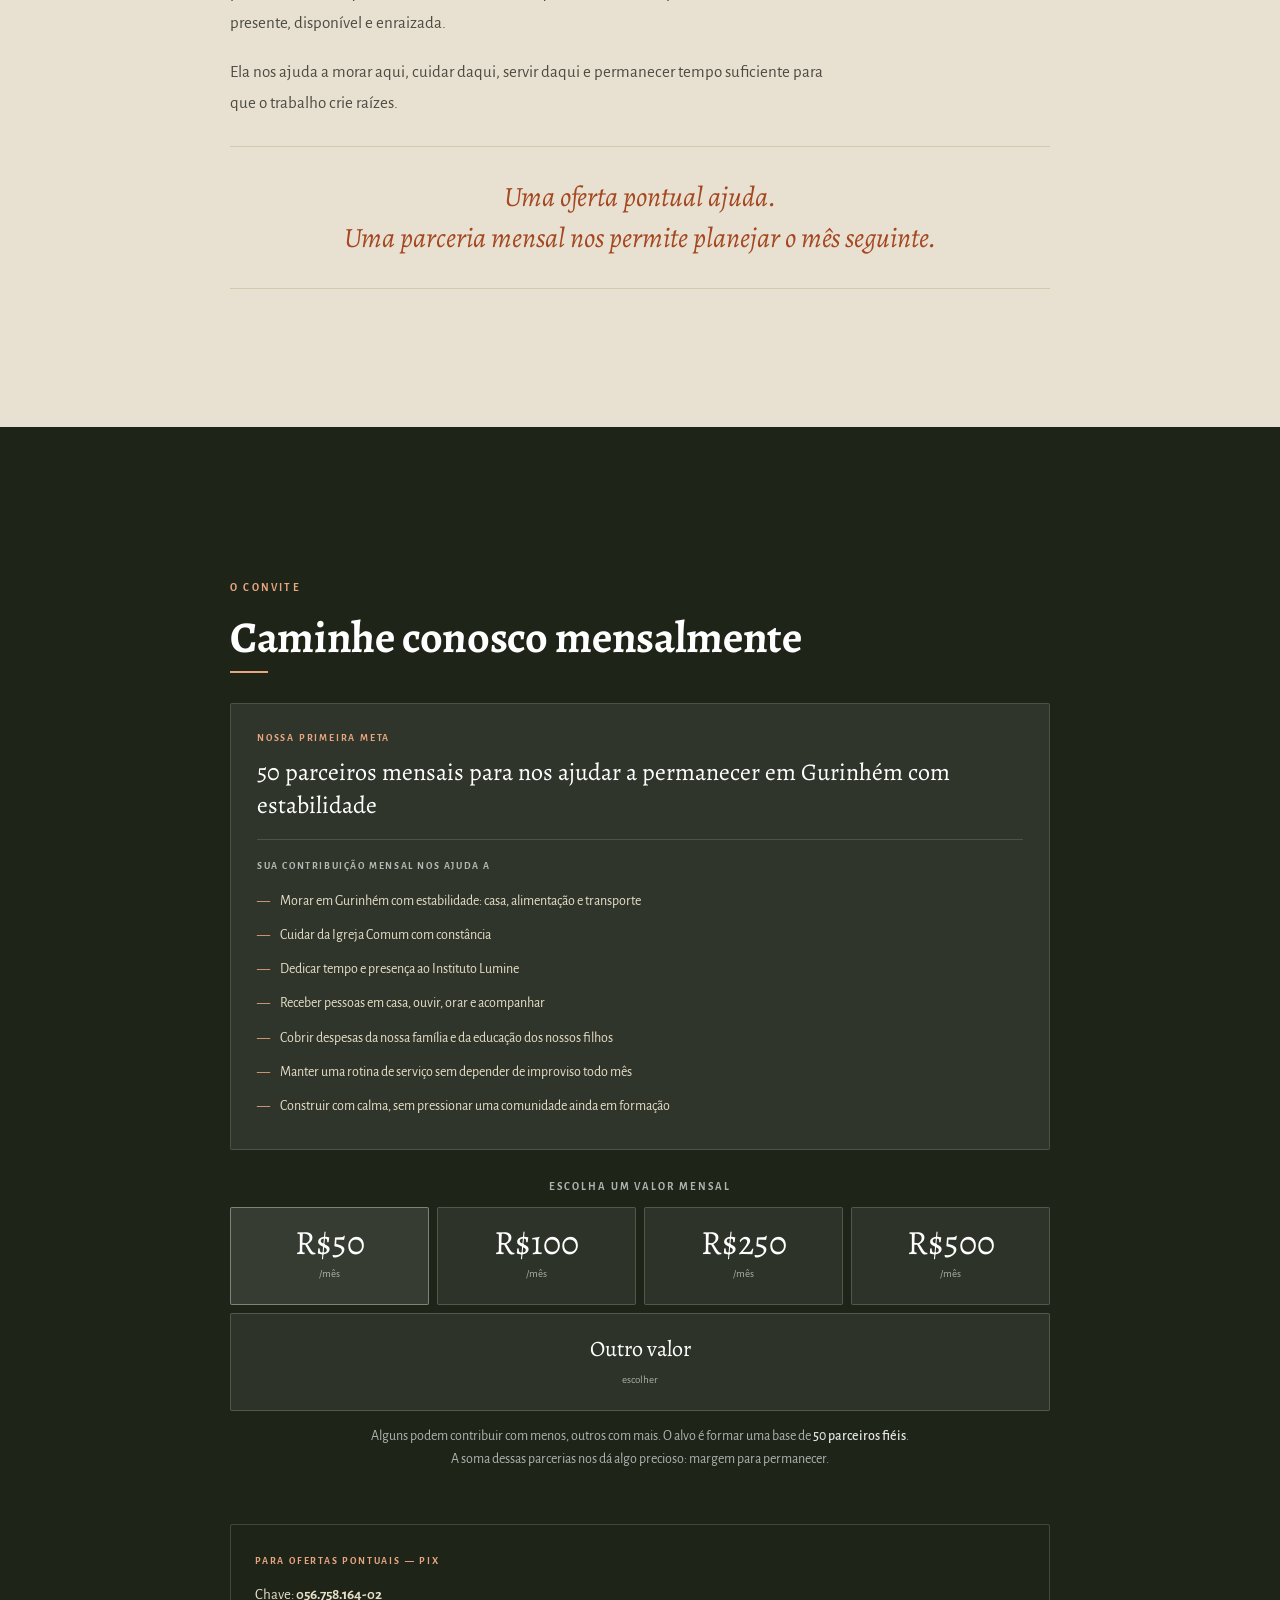
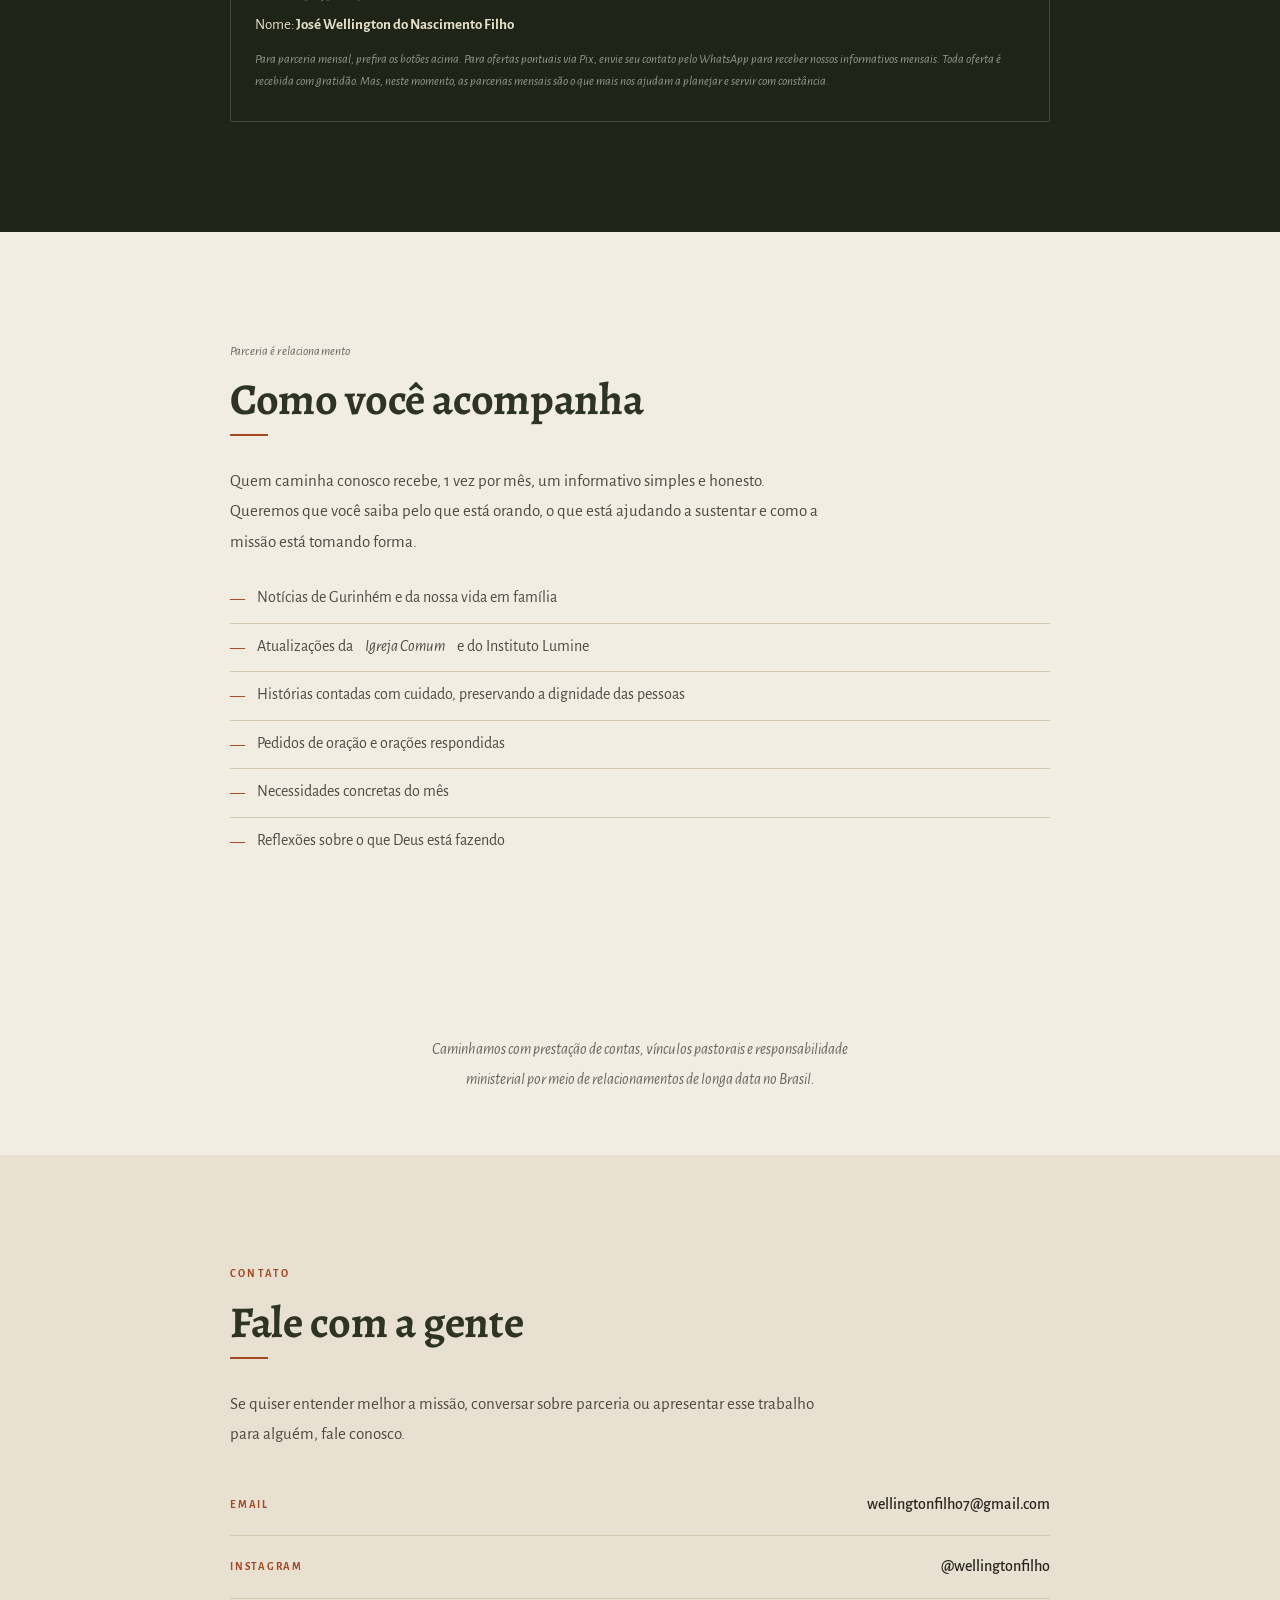
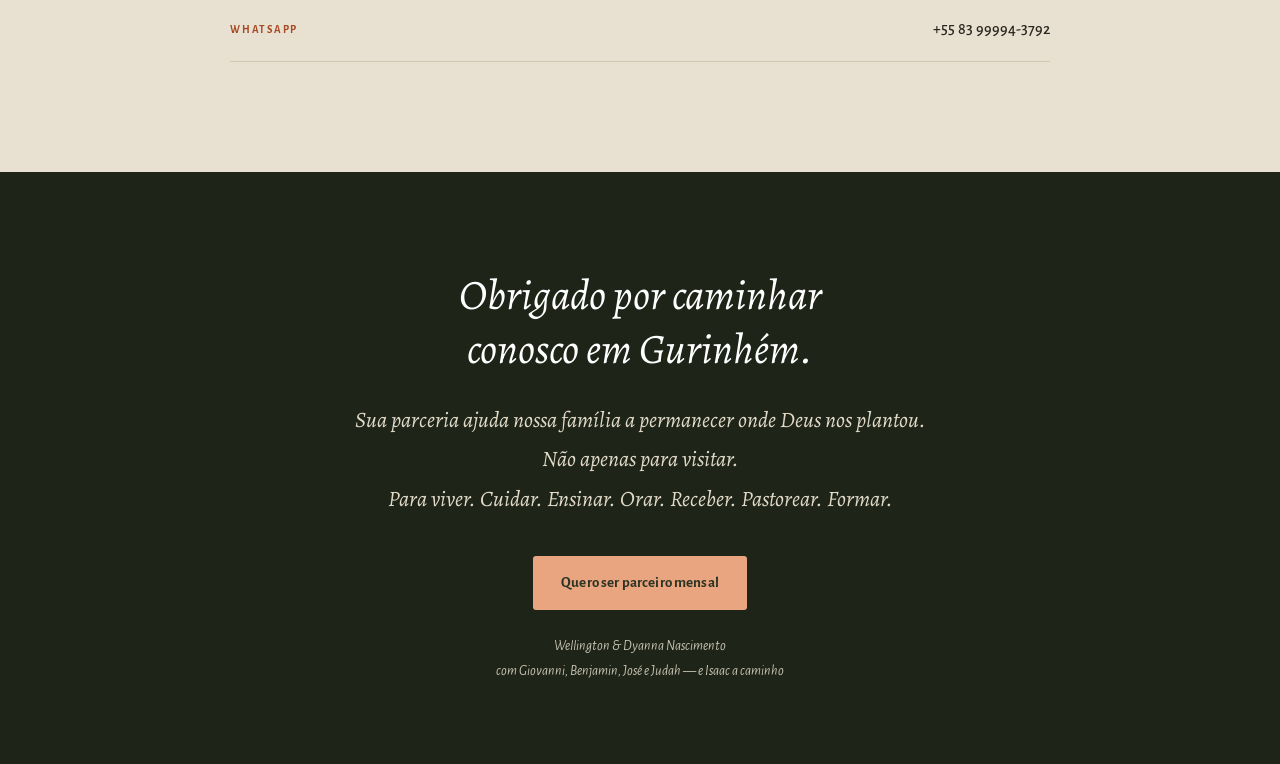
==== commit 008be4b9: "Batch 3: nova identidade tipográfica e paleta de cor Fontes: - Substituir Cormorant Garamond → Alegr" ====
--- a/familia-nascimento/index.html
+++ b/familia-nascimento/index.html
@@ -17,7 +17,7 @@
   <meta name="twitter:image" content="https://familia-nascimento.vercel.app/assets/familia.webp">
   <link rel="preconnect" href="https://fonts.googleapis.com">
   <link rel="preconnect" href="https://fonts.gstatic.com" crossorigin>
-  <link href="https://fonts.googleapis.com/css2?family=Cormorant+Garamond:ital,wght@0,300;0,400;1,300;1,400&family=Plus+Jakarta+Sans:wght@300;400;500;600&display=swap" rel="stylesheet">
+  <link href="https://fonts.googleapis.com/css2?family=Alegreya:ital,wght@0,400;0,500;0,700;1,400;1,500;1,700&family=Alegreya+Sans:ital,wght@0,300;0,400;0,500;0,700;1,300;1,400&display=swap" rel="stylesheet">
   <style>
 * { box-sizing: border-box; margin: 0; padding: 0; }
 html { scroll-behavior: smooth; }
@@ -25,30 +25,30 @@
 .skip-link:focus { top: 16px; }
 *:focus-visible { outline: 2px solid var(--terra-pale); outline-offset: 3px; }
 :root {
-  --cream: #F5F0E6; --sand: #D8CEB8; --sand-lt: #EAE3D4;
-  --olive: #3B4330; --olive-mid: #5B6448;
+  --cream: #F2EDE3; --sand: #D4C9AF; --sand-lt: #E8E0D0;
+  --olive: #2D3424; --olive-mid: #4D5840; --olive-deep: #1E2418;
   --terracotta: #A54822; --terra-lt: #C9603A;
-  --text: #2C2A22; --text-mid: #504E46; --text-light: #6E6A60;
-  --on-olive: #ECE5D2;
+  --text: #28261F; --text-mid: #4E4B43; --text-light: #6A6660;
+  --on-olive: #E8DFC8;
   --terra-pale: #E8A580;
   --content-max: 760px;
   --layout-max: 1120px;
 }
 
-body { background: var(--cream); font-family: 'Plus Jakarta Sans', sans-serif; color: var(--text); line-height: 1.6; -webkit-font-smoothing: antialiased; overflow-x: hidden; }
+body { background: var(--cream); font-family: 'Alegreya Sans', sans-serif; color: var(--text); line-height: 1.6; -webkit-font-smoothing: antialiased; overflow-x: hidden; }
 .wrap { width: min(100% - 56px, var(--content-max)); margin: 0 auto; }
 
 /* HERO */
-.hero { position: relative; min-height: 100vh; min-height: 100svh; display: flex; flex-direction: column; justify-content: flex-end; background: #6B6258; overflow: hidden; }
+.hero { position: relative; min-height: 100vh; min-height: 100svh; display: flex; flex-direction: column; justify-content: flex-end; background: var(--olive-deep); overflow: hidden; }
 .hero-bg { position: absolute; inset: 0; background-size: cover; background-position: center 45%; }
 .hero-bg::after { content: ""; position: absolute; inset: 0; background: linear-gradient(to bottom, rgba(0,0,0,.28) 0%, rgba(0,0,0,.24) 26%, rgba(0,0,0,.54) 58%, rgba(0,0,0,.82) 82%, rgba(0,0,0,.92) 100%); }
 .hero-body { position: relative; z-index: 2; padding: clamp(64px, 10vh, 104px) 0 56px; width: min(100% - 56px, var(--layout-max)); margin: 0 auto; }
 .hero-eye { font-size: 12px; font-weight: 500; letter-spacing: .1em; color: rgba(255,255,255,.88); margin-bottom: 14px; text-shadow: 0 1px 3px rgba(0,0,0,.55); }
-.hero-h1 { font-family: 'Cormorant Garamond', serif; font-weight: 300; font-size: clamp(38px, 8.6vw, 64px); line-height: 1.02; letter-spacing: -.015em; color: #fff; margin-bottom: 18px; max-width: 11ch; text-wrap: balance; text-shadow: 0 2px 8px rgba(0,0,0,.45); }
+.hero-h1 { font-family: 'Alegreya', serif; font-weight: 700; font-size: clamp(36px, 8vw, 62px); line-height: 1.08; letter-spacing: -.01em; color: #fff; margin-bottom: 18px; max-width: 11ch; text-wrap: balance; text-shadow: 0 2px 8px rgba(0,0,0,.45); }
 .hero-rule { width: 48px; height: 2px; background: var(--terra-lt); margin-bottom: 20px; }
 .hero-body-text { font-size: clamp(15px, 2.1vw, 17px); line-height: 1.74; color: rgba(255,255,255,.93); margin-bottom: 10px; max-width: 46ch; text-shadow: 0 1px 3px rgba(0,0,0,.45); }
 .hero-body-text strong { font-weight: 600; color: #fff; }
-.hero-tag { font-family: 'Cormorant Garamond', serif; font-style: italic; font-size: clamp(19px, 4.2vw, 24px); color: var(--terra-lt); margin: 24px 0 34px; line-height: 1.45; max-width: 32ch; text-shadow: 0 1px 6px rgba(0,0,0,.65); }
+.hero-tag { font-family: 'Alegreya', serif; font-style: italic; font-size: clamp(19px, 4.2vw, 24px); color: var(--terra-lt); margin: 24px 0 34px; line-height: 1.45; max-width: 32ch; text-shadow: 0 1px 6px rgba(0,0,0,.65); }
 .hero-ctas { display: flex; flex-wrap: wrap; gap: 12px; row-gap: 10px; align-items: center; }
 .btn-primary { background: var(--terracotta); color: #fff; font-size: 15px; font-weight: 600; padding: 15px 28px; text-decoration: none; border-radius: 3px; letter-spacing: .01em; transition: background .22s, transform .22s; display: inline-block; }
 .btn-primary:hover { background: var(--terra-lt); transform: translateY(-1px); }
@@ -61,17 +61,17 @@
 /* SECTIONS */
 section { padding: 88px 0; }
 .bg-sand { background: var(--sand-lt); }
-.bg-olive { background: var(--olive); }
+.bg-olive { background: var(--olive-deep); }
 section.compact { padding: 60px 0; }
 section#contribuir { padding-top: clamp(110px, 14vw, 152px); }
 .label { font-size: 11px; font-weight: 700; text-transform: uppercase; letter-spacing: .2em; color: var(--terracotta); margin-bottom: 16px; }
 .bg-olive .label { color: var(--terra-pale); }
 .sec-ctx { font-size: 13px; color: var(--text-light); margin-bottom: 12px; letter-spacing: .01em; font-style: italic; }
 .bg-olive .sec-ctx { color: rgba(236,229,210,.65); }
-.sec-title { font-family: 'Cormorant Garamond', serif; font-weight: 400; font-size: clamp(32px, 7vw, 46px); line-height: 1.06; color: var(--olive); letter-spacing: -.01em; margin-bottom: 10px; }
+.sec-title { font-family: 'Alegreya', serif; font-weight: 700; font-size: clamp(30px, 6.5vw, 44px); line-height: 1.1; color: var(--olive); letter-spacing: -.008em; margin-bottom: 10px; }
 .sec-title em { font-style: italic; }
 .bg-olive .sec-title { color: #fff; }
-.sec-sub { font-family: 'Cormorant Garamond', serif; font-style: italic; font-weight: 300; font-size: 20px; color: var(--text-light); margin-bottom: 16px; }
+.sec-sub { font-family: 'Alegreya', serif; font-style: italic; font-weight: 400; font-size: 20px; color: var(--text-light); margin-bottom: 16px; }
 .rule { width: 38px; height: 2px; background: var(--terracotta); margin-bottom: 30px; }
 .bg-olive .rule { background: var(--terra-pale); }
 
@@ -82,17 +82,17 @@
 p.body strong { font-weight: 600; color: var(--text); }
 .bg-olive p.body { color: var(--on-olive); opacity: .92; }
 .editorial-copy p.body { max-width: none; }
-.body-em { font-family: 'Cormorant Garamond', serif; font-style: italic; font-size: clamp(19px, 4.5vw, 24px); line-height: 1.45; color: var(--terracotta); margin: 24px 0 18px; }
+.body-em { font-family: 'Alegreya', serif; font-style: italic; font-size: clamp(19px, 4.5vw, 24px); line-height: 1.45; color: var(--terracotta); margin: 24px 0 18px; }
 .bg-sand .body-em { color: var(--terracotta); }
 
 /* PULL QUOTE */
 .pq { padding: 30px 0; margin: 28px 0; border-top: 1px solid var(--sand); border-bottom: 1px solid var(--sand); text-align: center; }
-.pq blockquote { font-family: 'Cormorant Garamond', serif; font-style: italic; font-size: clamp(20px, 5vw, 28px); line-height: 1.45; color: var(--terracotta); }
+.pq blockquote { font-family: 'Alegreya', serif; font-style: italic; font-size: clamp(20px, 5vw, 28px); line-height: 1.45; color: var(--terracotta); }
 
 /* VERSE */
 .verse { padding: 28px 0; margin-top: 28px; border-top: 1px solid var(--sand); border-bottom: 1px solid var(--sand); }
 .bg-sand .verse { border-color: rgba(0,0,0,.12); }
-.verse blockquote { font-family: 'Cormorant Garamond', serif; font-style: italic; font-size: 20px; color: var(--olive); line-height: 1.5; margin-bottom: 8px; }
+.verse blockquote { font-family: 'Alegreya', serif; font-style: italic; font-size: 20px; color: var(--olive); line-height: 1.5; margin-bottom: 8px; }
 .verse cite { font-size: 12px; font-weight: 600; letter-spacing: .12em; text-transform: uppercase; color: var(--text-light); }
 
 /* IMAGES */
@@ -112,10 +112,10 @@
 .fronts { margin: 8px 0 32px; }
 .front { padding: 28px 0; border-top: 1px solid var(--sand); }
 .front-lbl { font-size: 10px; font-weight: 700; text-transform: uppercase; letter-spacing: .2em; color: var(--terracotta); margin-bottom: 8px; }
-.front-name { font-family: 'Cormorant Garamond', serif; font-weight: 400; font-size: 30px; color: var(--olive); line-height: 1.2; margin-bottom: 10px; }
+.front-name { font-family: 'Alegreya', serif; font-weight: 400; font-size: 30px; color: var(--olive); line-height: 1.2; margin-bottom: 10px; }
 .front-name em { font-style: italic; }
 .front-desc { font-size: 15px; line-height: 1.75; color: var(--text-mid); }
-.fronts-end { font-family: 'Cormorant Garamond', serif; font-style: italic; font-size: 21px; color: var(--olive); line-height: 1.5; padding-top: 28px; border-top: 1px solid var(--sand); }
+.fronts-end { font-family: 'Alegreya', serif; font-style: italic; font-size: 21px; color: var(--olive); line-height: 1.5; padding-top: 28px; border-top: 1px solid var(--sand); }
 
 /* PILOT BOX */
 .pilot { margin: 24px 0 8px; padding: 22px; border: 1px solid var(--sand); background: rgba(255,255,255,.5); }
@@ -124,12 +124,12 @@
 .pilot li { font-size: 14px; line-height: 1.65; color: var(--text-mid); padding: 7px 0; border-bottom: 1px solid var(--sand); display: flex; gap: 10px; }
 .pilot li:last-child { border-bottom: none; padding-bottom: 0; }
 .pilot li::before { content: "—"; color: var(--terracotta); flex-shrink: 0; }
-.motto { font-family: 'Cormorant Garamond', serif; font-style: italic; font-size: 22px; color: var(--olive-mid); margin-top: 20px; }
+.motto { font-family: 'Alegreya', serif; font-style: italic; font-size: 22px; color: var(--olive-mid); margin-top: 20px; }
 
 /* GOAL / DONATION */
 .goal { background: rgba(255,255,255,.08); border: 1px solid rgba(255,255,255,.14); padding: 26px; margin-bottom: 28px; border-radius: 2px; }
 .goal-lbl { font-size: 10px; font-weight: 700; text-transform: uppercase; letter-spacing: .18em; color: var(--terra-pale); margin-bottom: 10px; }
-.goal-h { font-family: 'Cormorant Garamond', serif; font-weight: 400; font-size: clamp(19px, 4.5vw, 24px); line-height: 1.35; color: #fff; margin-bottom: 18px; padding-bottom: 18px; border-bottom: 1px solid rgba(255,255,255,.14); }
+.goal-h { font-family: 'Alegreya', serif; font-weight: 400; font-size: clamp(19px, 4.5vw, 24px); line-height: 1.35; color: #fff; margin-bottom: 18px; padding-bottom: 18px; border-bottom: 1px solid rgba(255,255,255,.14); }
 .helps-lbl { font-size: 10px; font-weight: 700; text-transform: uppercase; letter-spacing: .16em; color: rgba(255,255,255,.65); margin-bottom: 10px; }
 .helps { list-style: none; margin-bottom: 0; }
 .helps li { font-size: 14px; line-height: 1.72; color: var(--on-olive); padding: 5px 0; display: flex; gap: 10px; }
@@ -142,7 +142,7 @@
 .tier-btn:hover { background: rgba(255,255,255,.15); border-color: rgba(255,255,255,.4); }
 .tier-btn:first-child { border-color: rgba(255,255,255,.36); background: rgba(255,255,255,.11); }
 .tier-btn:last-child { grid-column: 1 / -1; }
-.tier-amt { font-family: 'Cormorant Garamond', serif; font-weight: 300; font-size: 34px; color: #fff; display: block; line-height: 1; }
+.tier-amt { font-family: 'Alegreya', serif; font-weight: 400; font-size: 34px; color: #fff; display: block; line-height: 1; }
 .tier-unit { font-size: 11px; color: rgba(255,255,255,.6); }
 .tier-livre .tier-amt { font-size: 22px; padding: 6px 0; }
 .partner-note { font-size: 14px; line-height: 1.7; color: rgba(255,255,255,.65); text-align: center; margin-bottom: 32px; }
@@ -171,8 +171,8 @@
 
 /* CLOSING */
 .closing { text-align: center; padding: 96px 0 80px; }
-.closing-h { font-family: 'Cormorant Garamond', serif; font-style: italic; font-weight: 300; font-size: clamp(30px, 6.5vw, 42px); line-height: 1.3; color: #fff; margin-bottom: 24px; }
-.closing-lines { font-family: 'Cormorant Garamond', serif; font-style: italic; font-size: clamp(17px, 4vw, 22px); color: rgba(236,229,210,.95); line-height: 1.8; margin-bottom: 36px; }
+.closing-h { font-family: 'Alegreya', serif; font-style: italic; font-weight: 300; font-size: clamp(30px, 6.5vw, 42px); line-height: 1.3; color: #fff; margin-bottom: 24px; }
+.closing-lines { font-family: 'Alegreya', serif; font-style: italic; font-size: clamp(17px, 4vw, 22px); color: rgba(236,229,210,.95); line-height: 1.8; margin-bottom: 36px; }
 .bg-olive .btn-primary { background: var(--terra-pale); color: var(--olive); }
 .bg-olive .btn-primary:hover { background: #F1B898; }
 .sig { font-size: 14px; color: rgba(236,229,210,.82); font-style: italic; line-height: 1.8; margin-top: 24px; }
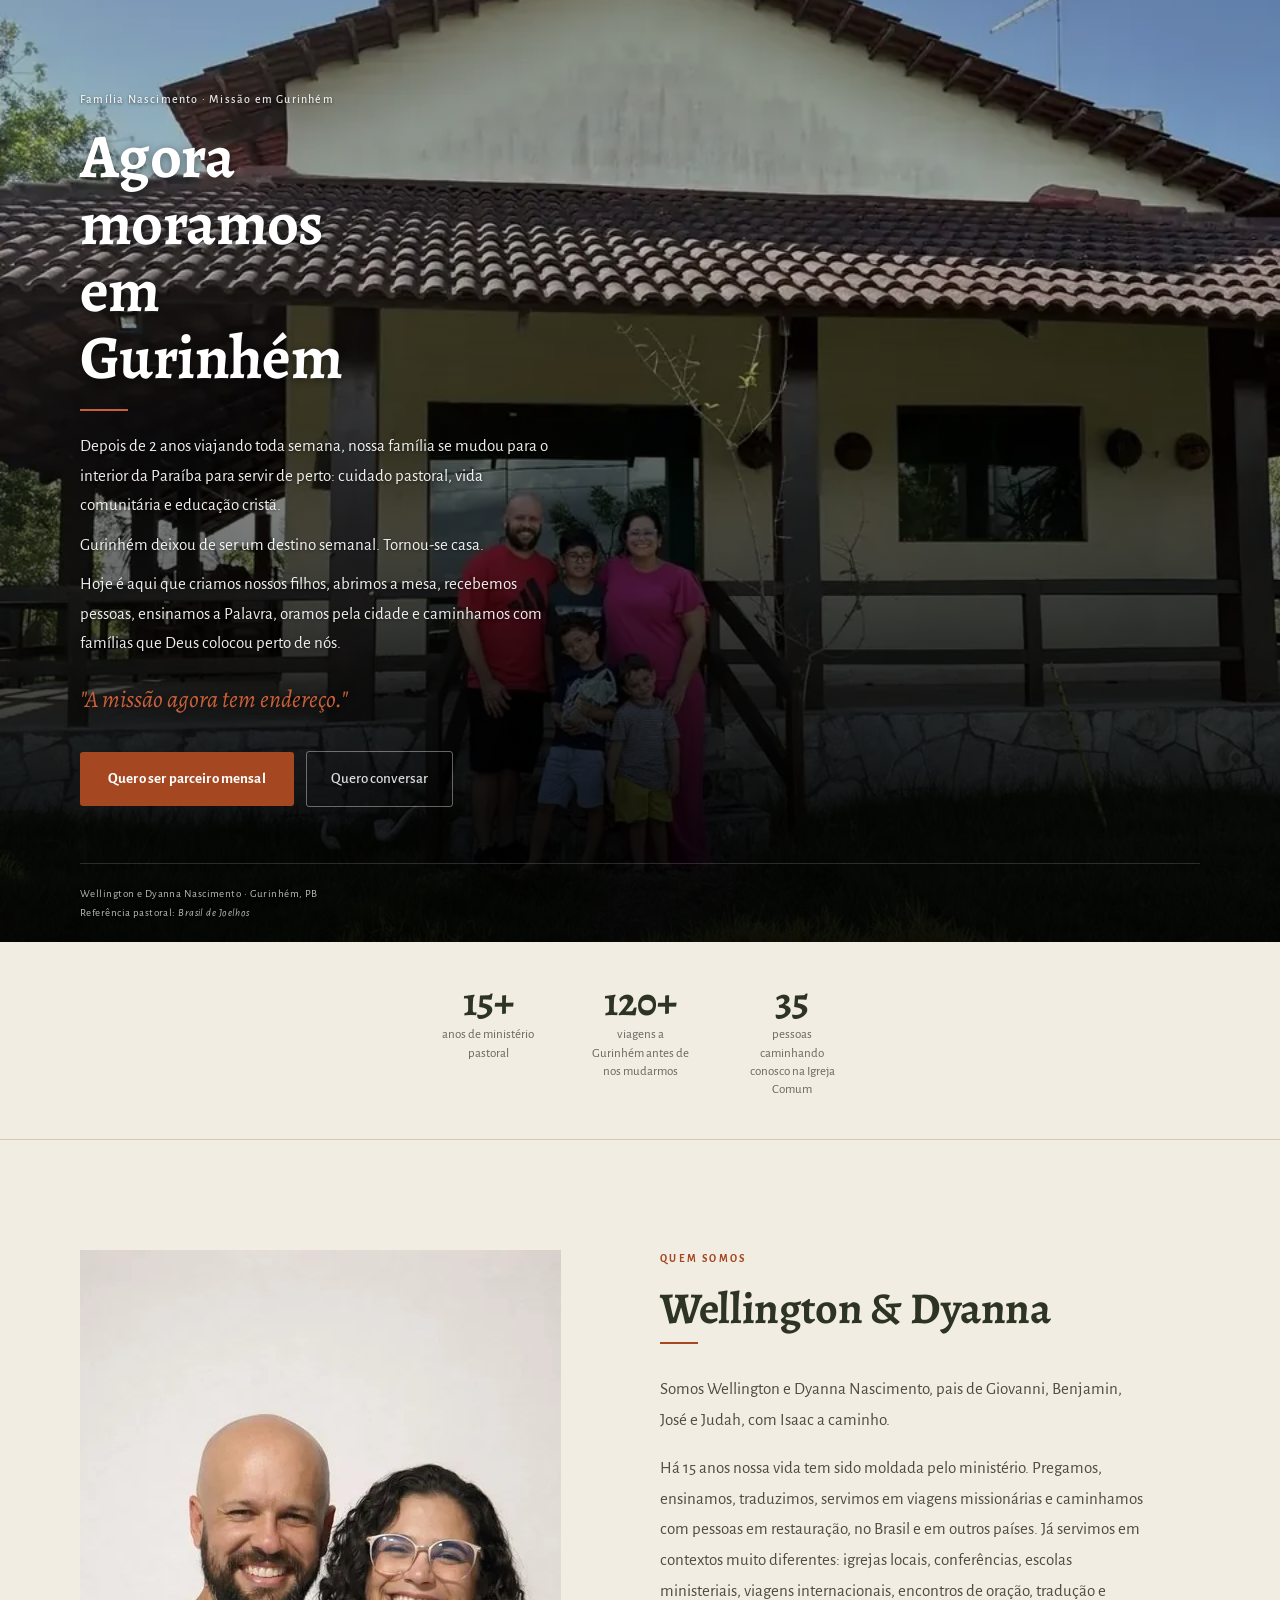
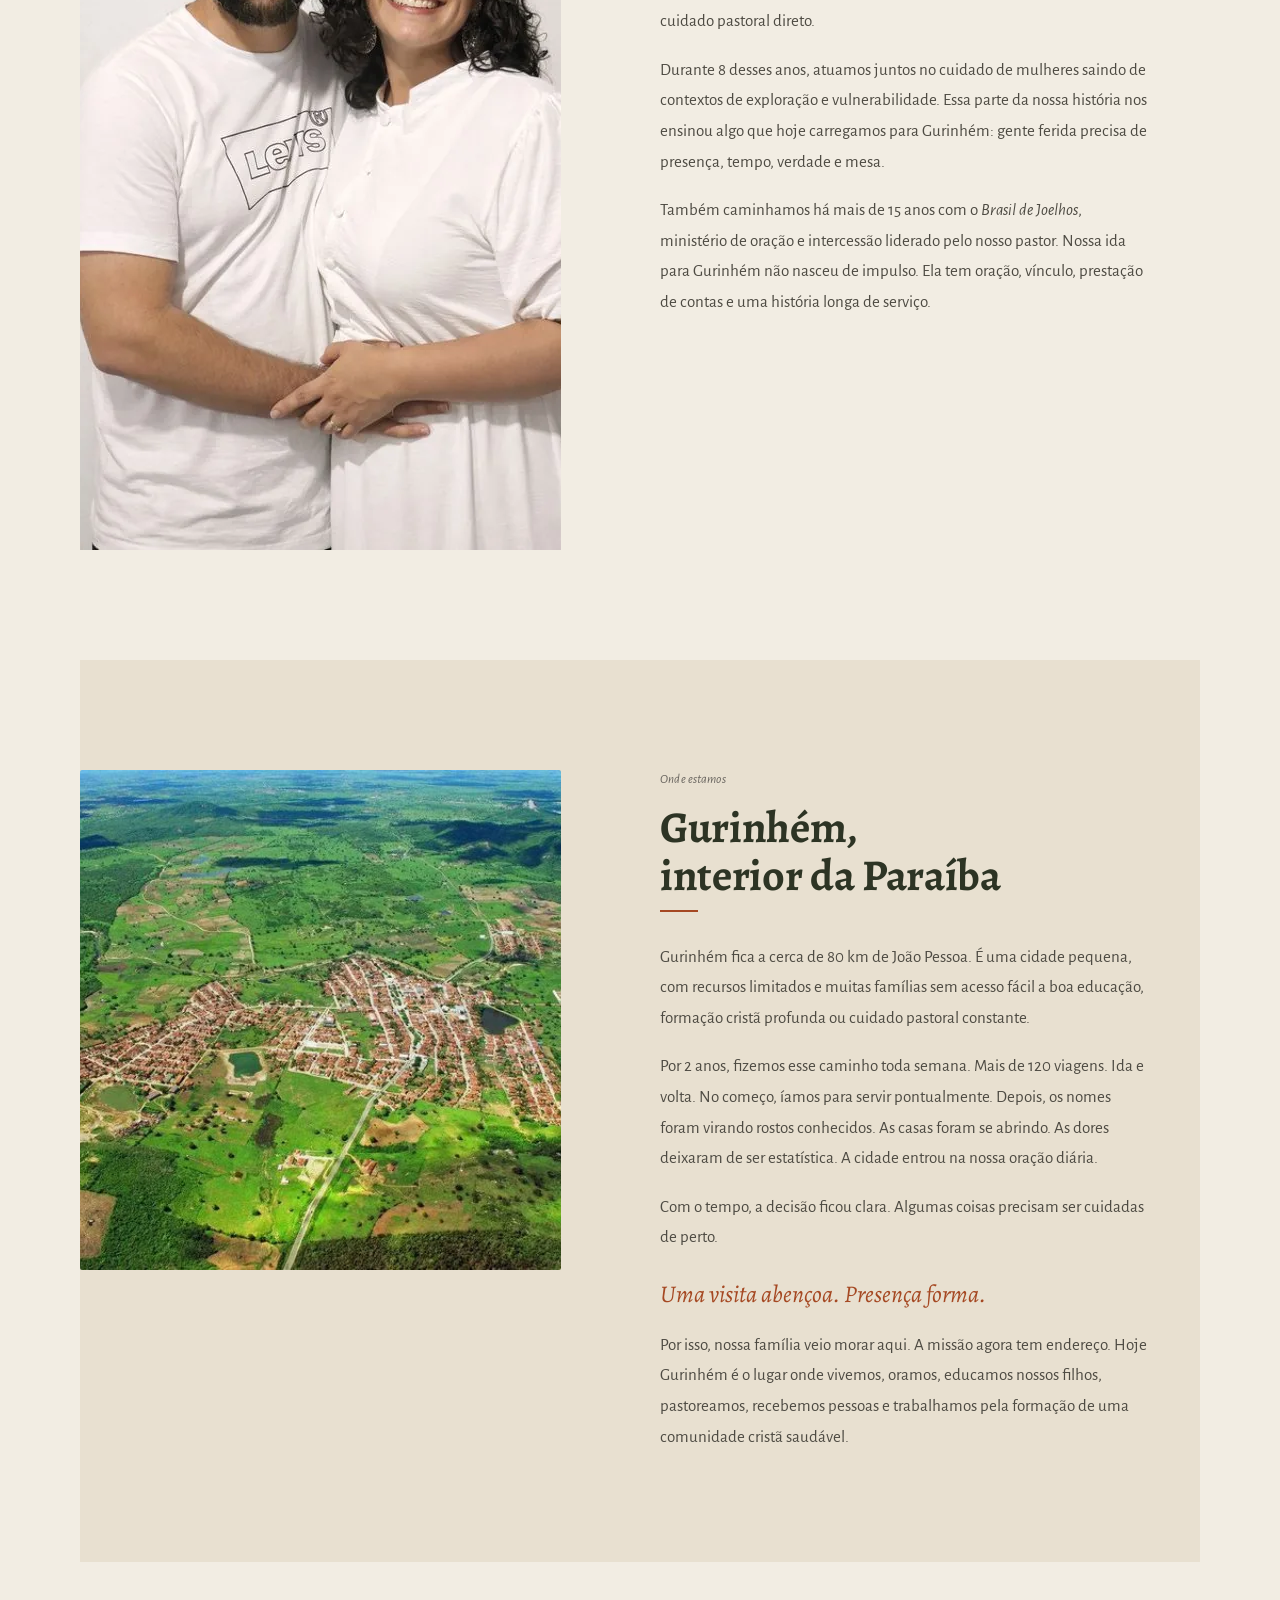
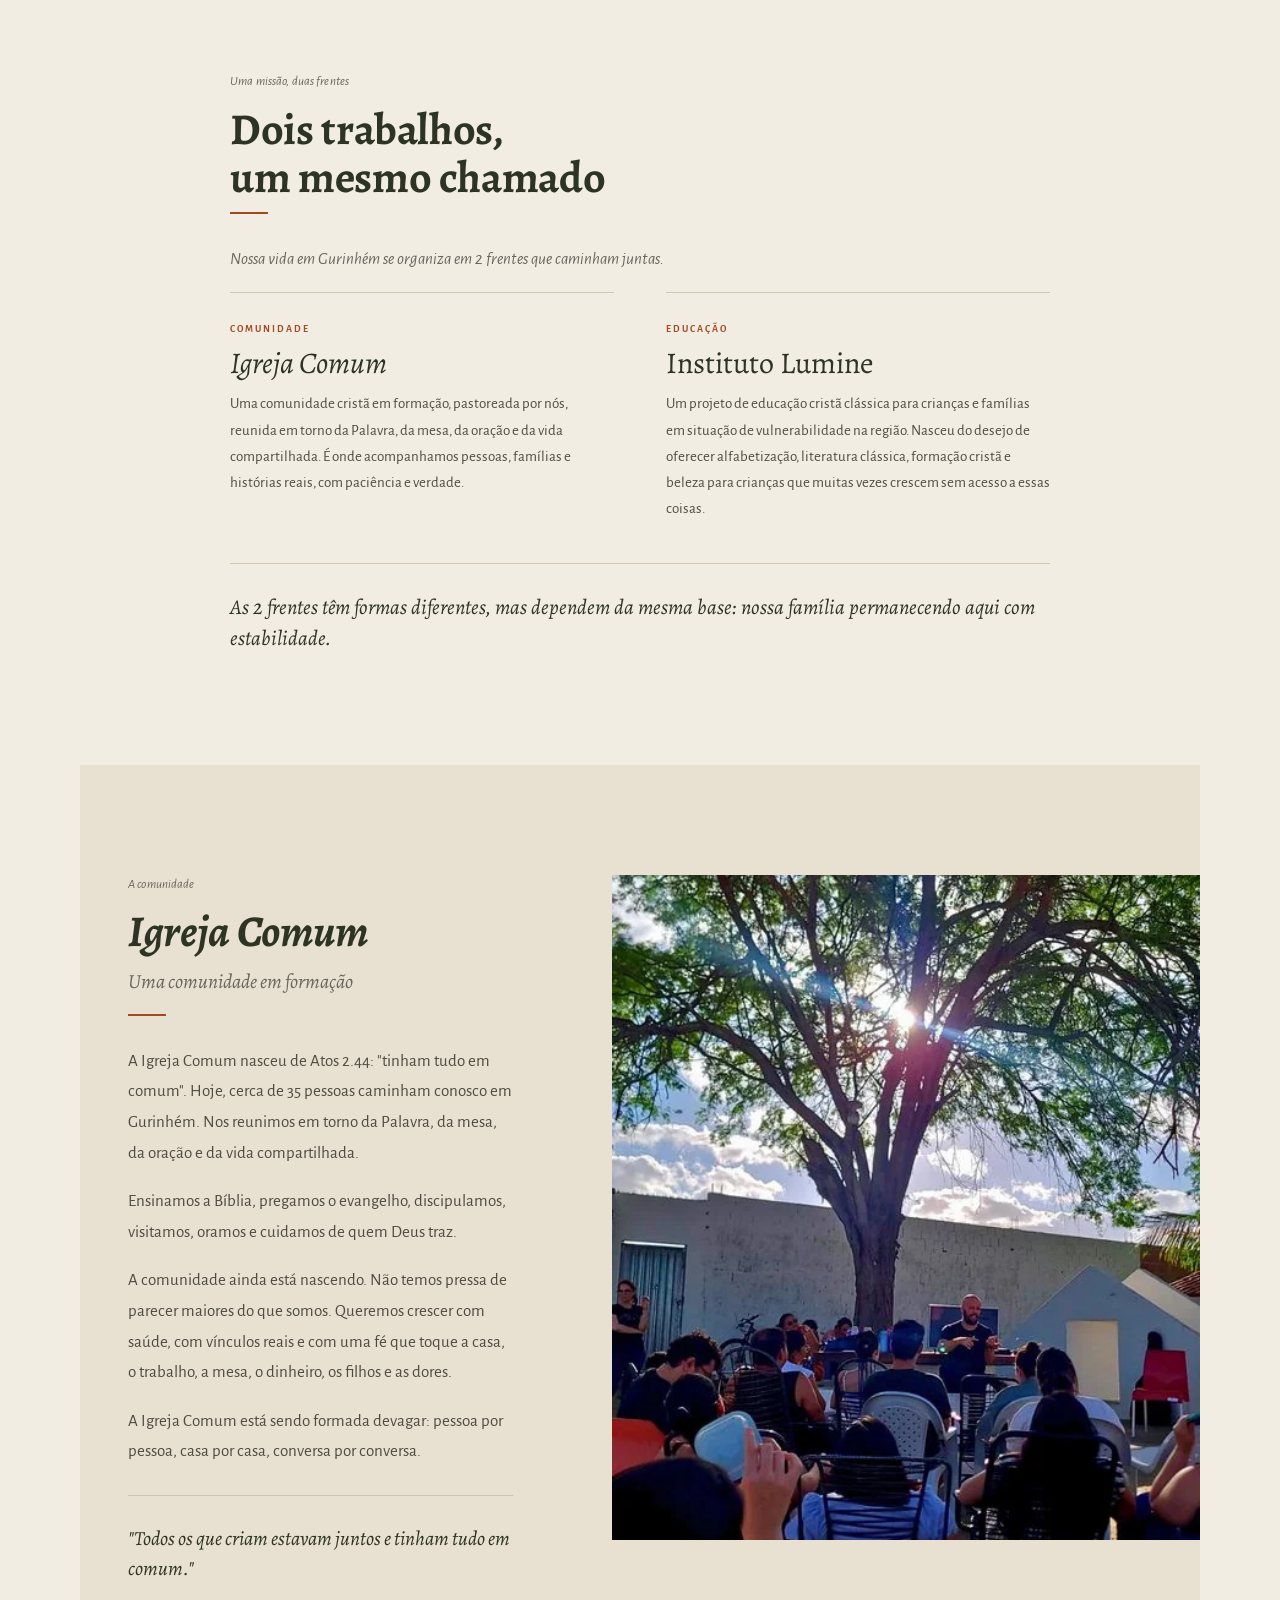
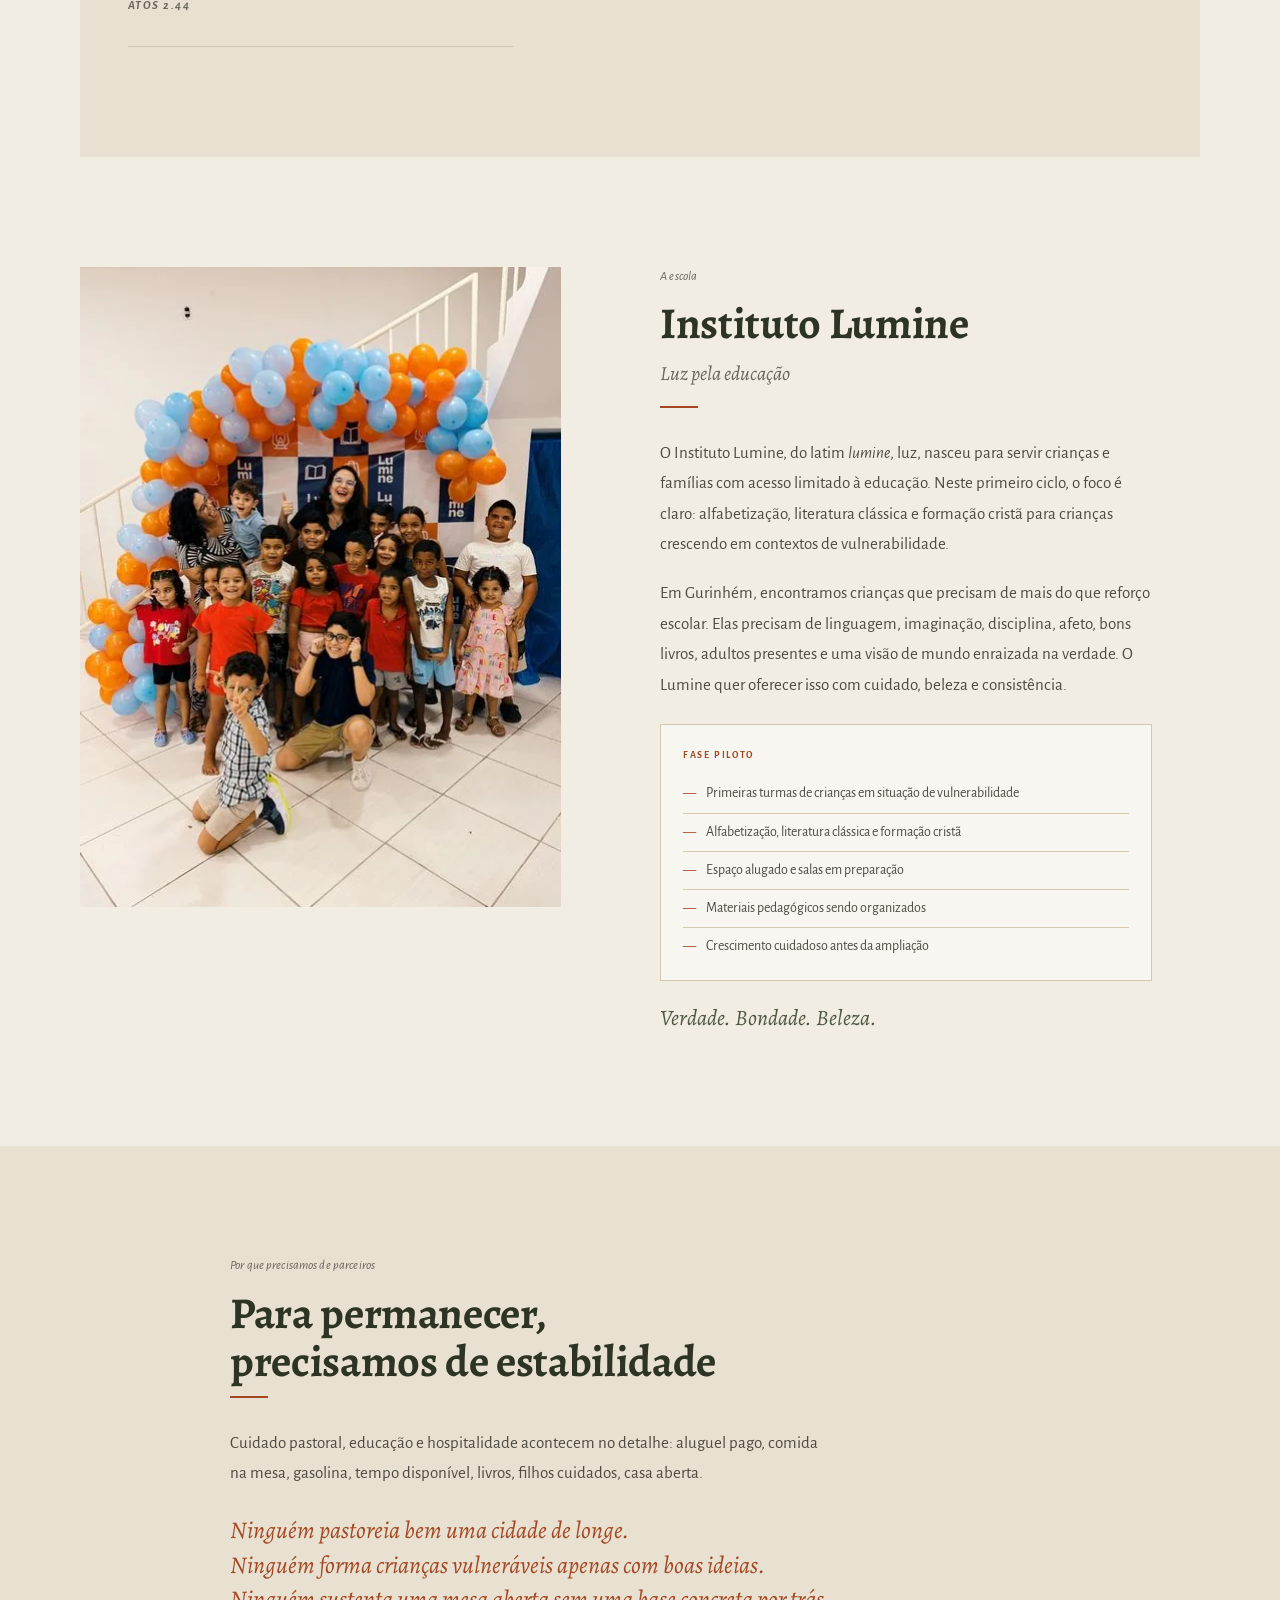
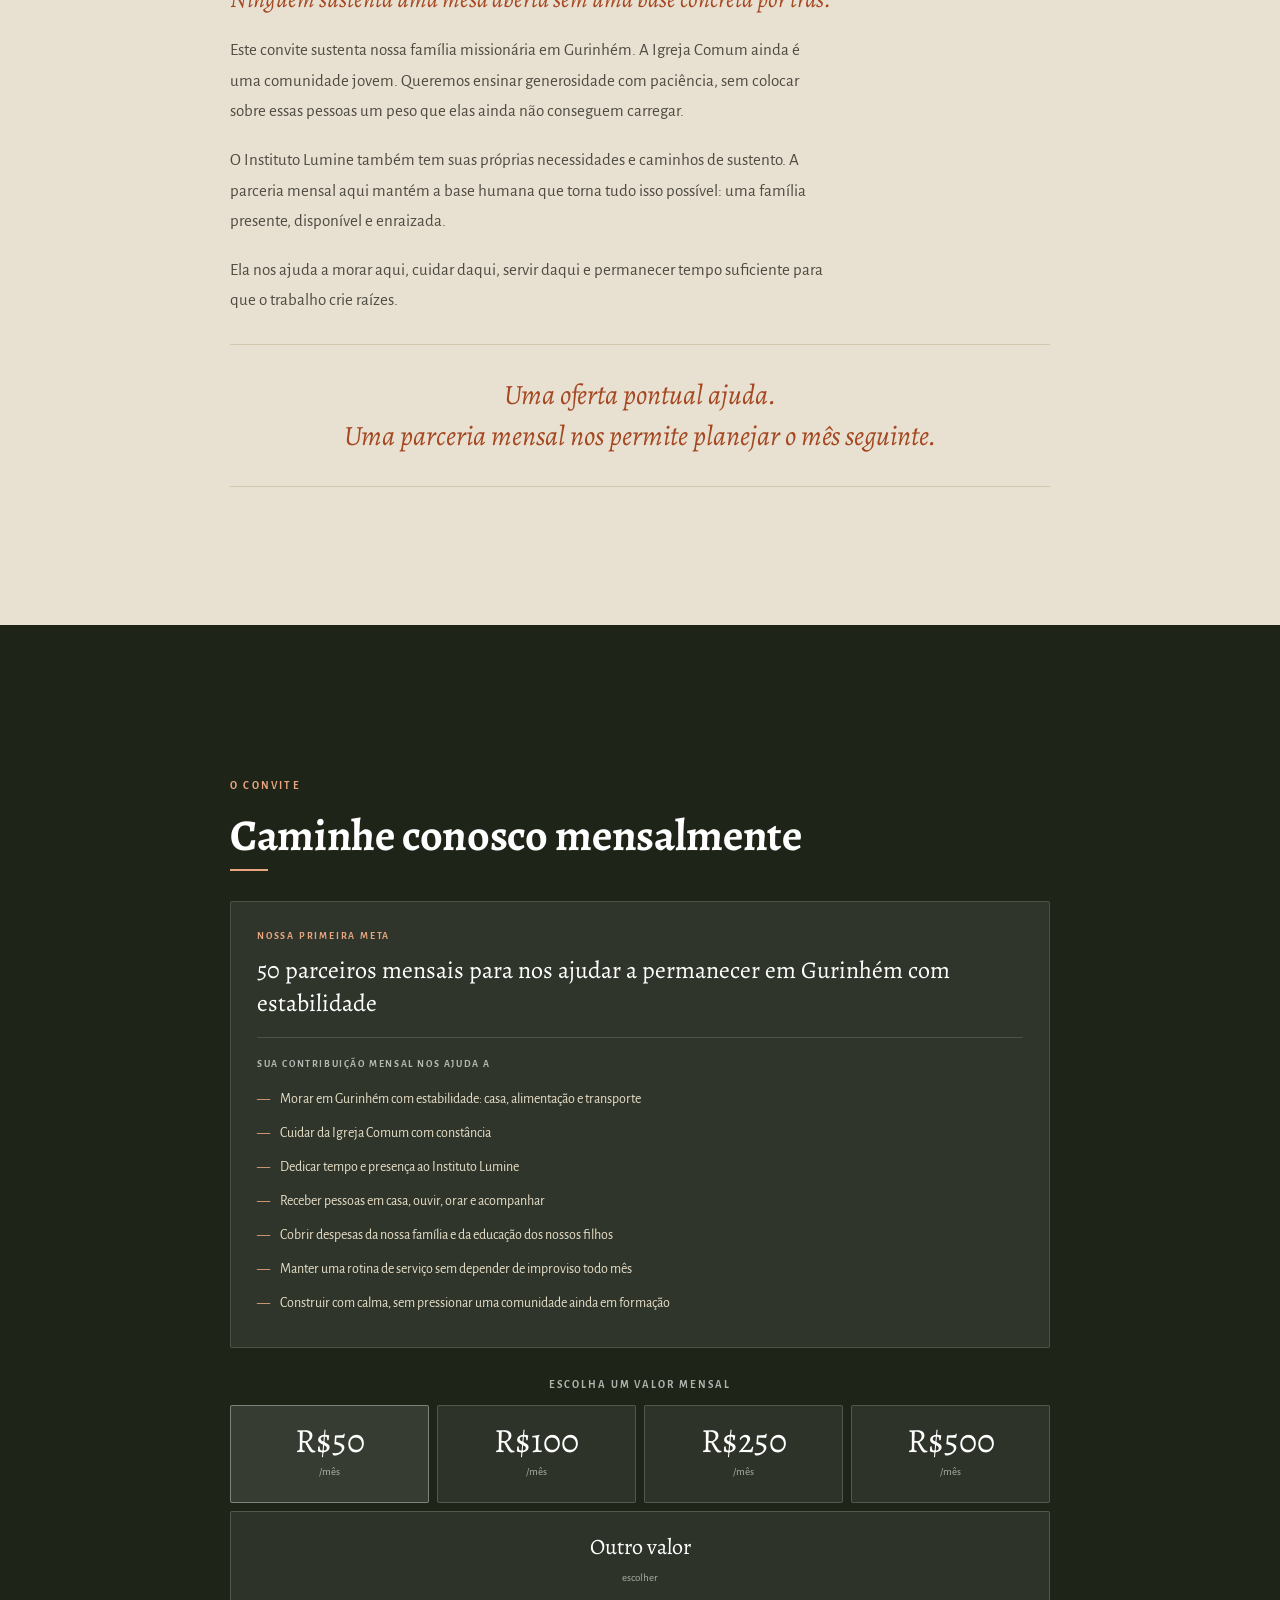
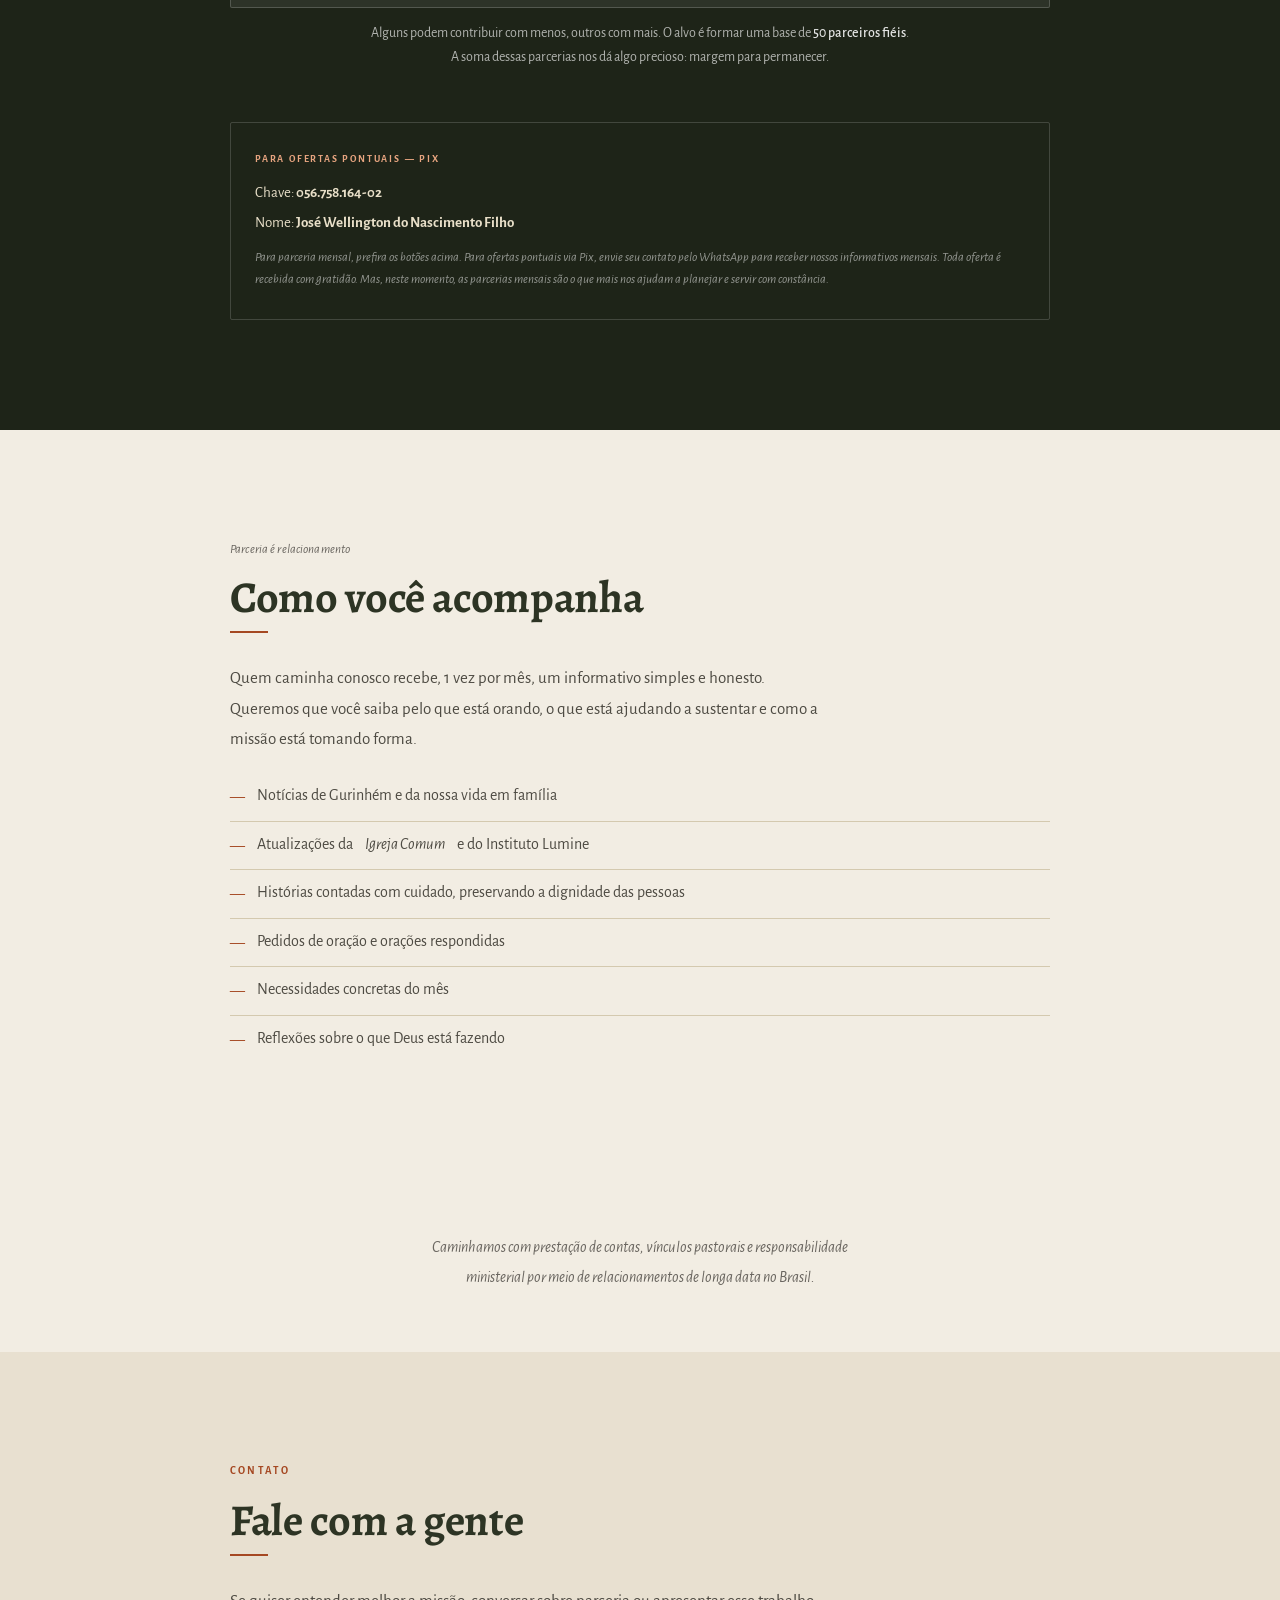
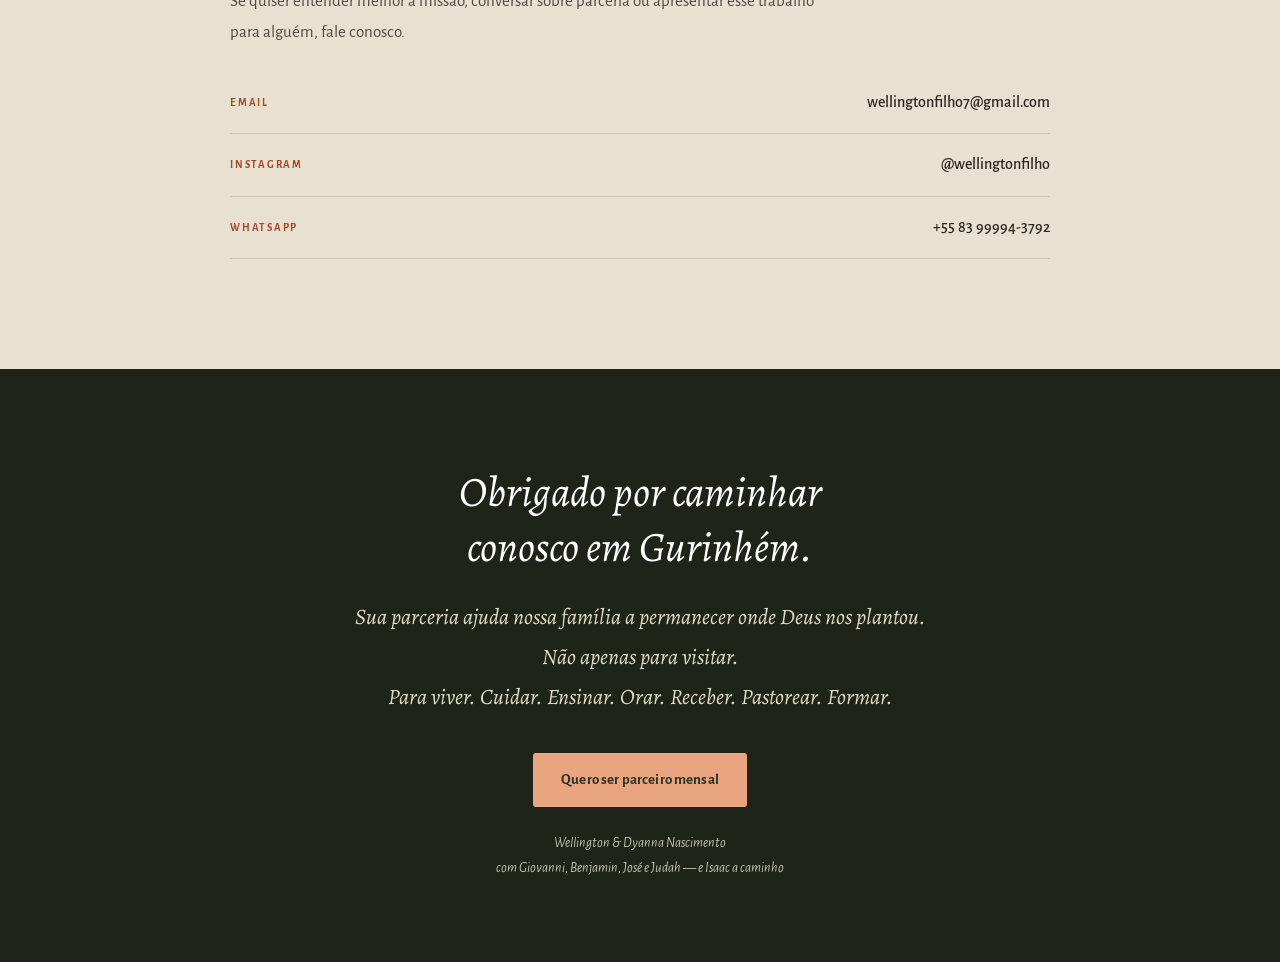
==== commit 9eac88ce: "Batch 4: conversão, responsivo, performance e polish - Trust bar entre hero e Quem somos: 15+ anos m" ====
--- a/familia-nascimento/index.html
+++ b/familia-nascimento/index.html
@@ -58,6 +58,13 @@
 .hero-foot p { font-size: 11px; color: rgba(255,255,255,.72); letter-spacing: .04em; line-height: 1.75; text-shadow: 0 1px 3px rgba(0,0,0,.5); }
 .hero-foot em { font-style: italic; }
 
+/* TRUST BAR */
+.trust-bar { padding: 40px 0; border-bottom: 1px solid var(--sand); }
+.trust-wrap { display: flex; flex-wrap: wrap; gap: 32px; justify-content: center; }
+.trust-item { display: flex; flex-direction: column; align-items: center; text-align: center; gap: 4px; min-width: 120px; }
+.trust-num { font-family: 'Alegreya', serif; font-weight: 700; font-size: clamp(28px, 6vw, 40px); color: var(--olive); line-height: 1; }
+.trust-desc { font-size: 13px; color: var(--text-light); line-height: 1.4; max-width: 14ch; }
+
 /* SECTIONS */
 section { padding: 88px 0; }
 .bg-sand { background: var(--sand-lt); }
@@ -181,7 +188,7 @@
 .ac-quote { font-size: 16px; line-height: 1.85; color: var(--text-light); text-align: center; max-width: 520px; margin: 0 auto; padding: 0 28px; font-style: italic; }
 
 /* FLOAT */
-.float-cta { position: fixed; bottom: max(20px, env(safe-area-inset-bottom)); right: max(20px, env(safe-area-inset-right)); z-index: 100; background: var(--terracotta); color: #fff; font-size: 14px; font-weight: 600; padding: 13px 22px; text-decoration: none; border-radius: 999px; box-shadow: 0 6px 24px rgba(0,0,0,.25); opacity: 0; pointer-events: none; transform: translateY(16px); transition: opacity .35s, transform .35s; }
+.float-cta { position: fixed; bottom: max(20px, env(safe-area-inset-bottom)); right: max(20px, env(safe-area-inset-right)); z-index: 100; background: var(--terracotta); color: #fff; font-size: 14px; font-weight: 600; padding: 15px 24px; text-decoration: none; border-radius: 999px; box-shadow: 0 6px 24px rgba(0,0,0,.25); opacity: 0; pointer-events: none; transform: translateY(16px); transition: opacity .35s, transform .35s; }
 .float-cta.show { opacity: 1; pointer-events: auto; transform: translateY(0); }
 .float-cta.hide { opacity: 0; pointer-events: none; }
 
@@ -211,7 +218,11 @@
   .fronts { display: grid; grid-template-columns: 1fr 1fr; gap: clamp(32px, 4vw, 56px); }
   .fronts .front { padding-bottom: 8px; }
 }
-@media (max-width: 480px) { section { padding: 64px 0; } .wrap { width: min(100% - 44px, var(--content-max)); } .hero-body { width: min(100% - 44px, var(--layout-max)); padding: 54px 0 52px; } .hero-h1 { font-size: clamp(34px, 12vw, 42px); line-height: 1.04; margin-bottom: 16px; max-width: 10.5ch; } .hero-body-text { font-size: 15px; line-height: 1.72; max-width: 34ch; } .hero-tag { margin: 20px 0 28px; line-height: 1.5; } .hero-ctas { gap: 10px; } .btn-primary, .btn-ghost { padding: 14px 18px; font-size: 14px; } .hero-foot { width: min(100% - 44px, var(--layout-max)); padding: 20px 0; } .port-wrap, .img-break { width: min(100% - 44px, var(--layout-max)); } .editorial-block { width: min(100% - 44px, var(--layout-max)); } .editorial-block .img-break, .editorial-block .port-wrap { width: 100%; } .editorial-copy { padding-top: 36px; } }
+@media (min-width: 480px) and (max-width: 699px) {
+  .trust-wrap { gap: 24px 40px; }
+  .trust-item { min-width: 100px; }
+}
+@media (max-width: 480px) { section { padding: 64px 0; } .wrap { width: min(100% - 44px, var(--content-max)); } .hero-body { width: min(100% - 44px, var(--layout-max)); padding: 54px 0 52px; } .hero-h1 { font-size: clamp(34px, 12vw, 42px); line-height: 1.08; margin-bottom: 16px; max-width: 10.5ch; } .hero-body-text { font-size: 15px; line-height: 1.72; max-width: 34ch; } .hero-tag { margin: 20px 0 28px; line-height: 1.5; } .hero-ctas { gap: 10px; } .btn-primary, .btn-ghost { padding: 14px 18px; font-size: 14px; } .hero-foot { width: min(100% - 44px, var(--layout-max)); padding: 20px 0; } .port-wrap, .img-break { width: min(100% - 44px, var(--layout-max)); } .editorial-block { width: min(100% - 44px, var(--layout-max)); } .editorial-block .img-break, .editorial-block .port-wrap { width: 100%; } .editorial-copy { padding-top: 36px; } .trust-wrap { gap: 20px; } .trust-item { min-width: 90px; } }
 </style>
 </head>
 <body>
@@ -239,6 +250,23 @@
 </header>
 
 <main id="conteudo">
+
+<section class="trust-bar fade-in" aria-label="Contexto da missão">
+  <div class="wrap trust-wrap">
+    <div class="trust-item">
+      <span class="trust-num">15+</span>
+      <span class="trust-desc">anos de ministério pastoral</span>
+    </div>
+    <div class="trust-item">
+      <span class="trust-num">120+</span>
+      <span class="trust-desc">viagens a Gurinhém antes de nos mudarmos</span>
+    </div>
+    <div class="trust-item">
+      <span class="trust-num">35</span>
+      <span class="trust-desc">pessoas caminhando conosco na Igreja Comum</span>
+    </div>
+  </div>
+</section>
 
 <section class="editorial-block fade-in">
   <div class="editorial-media">
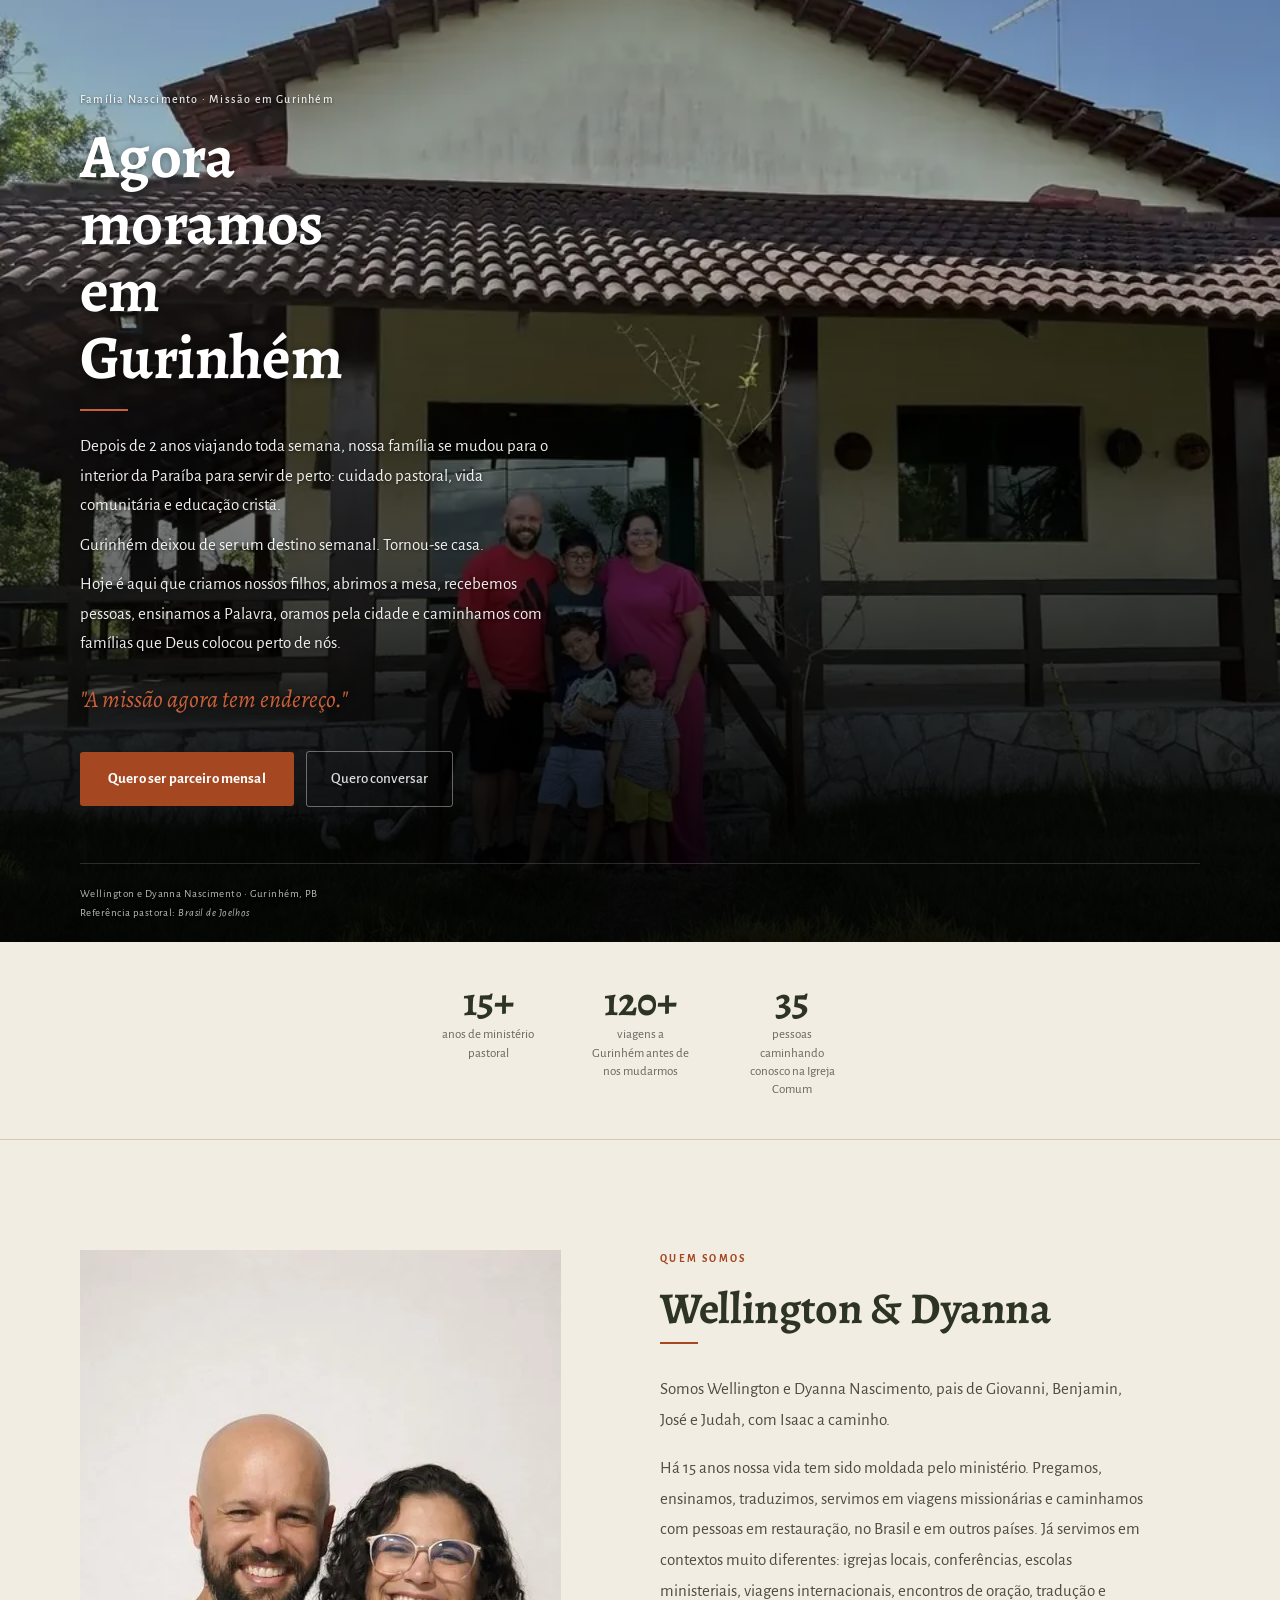
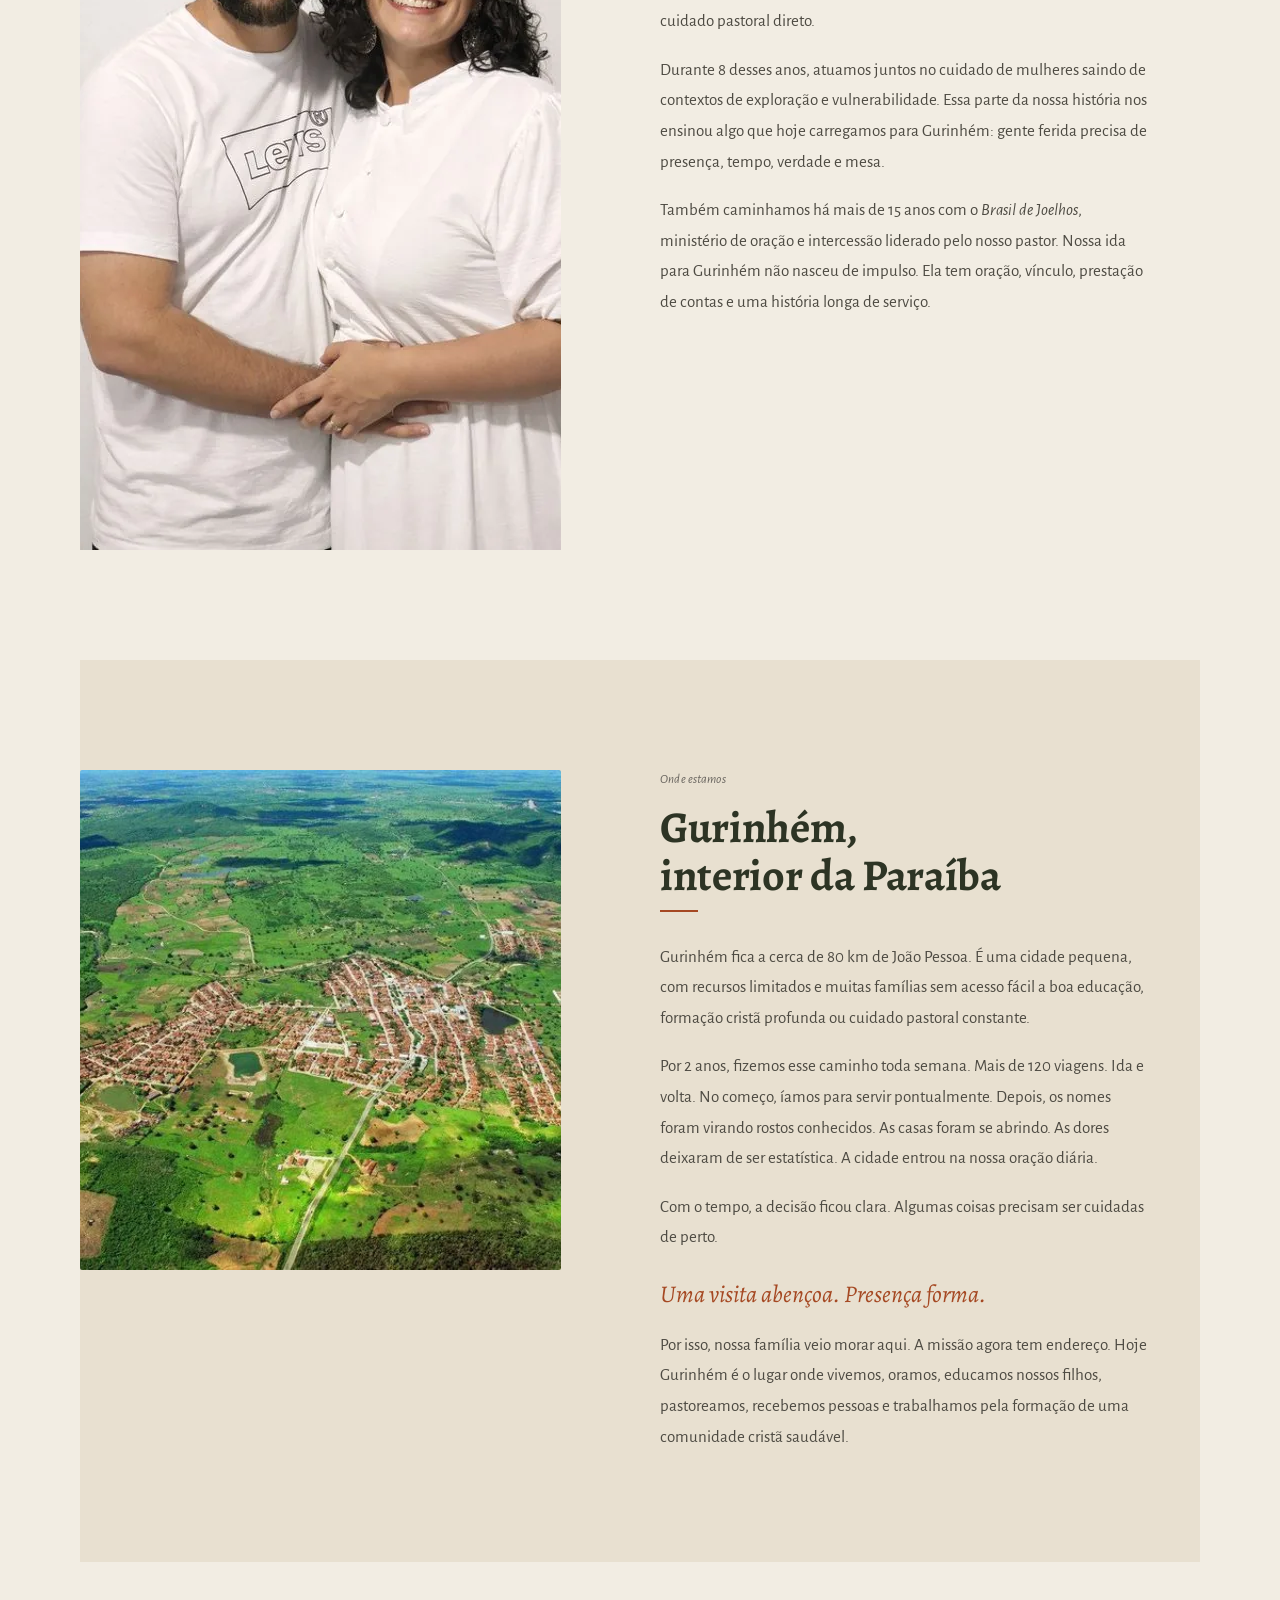
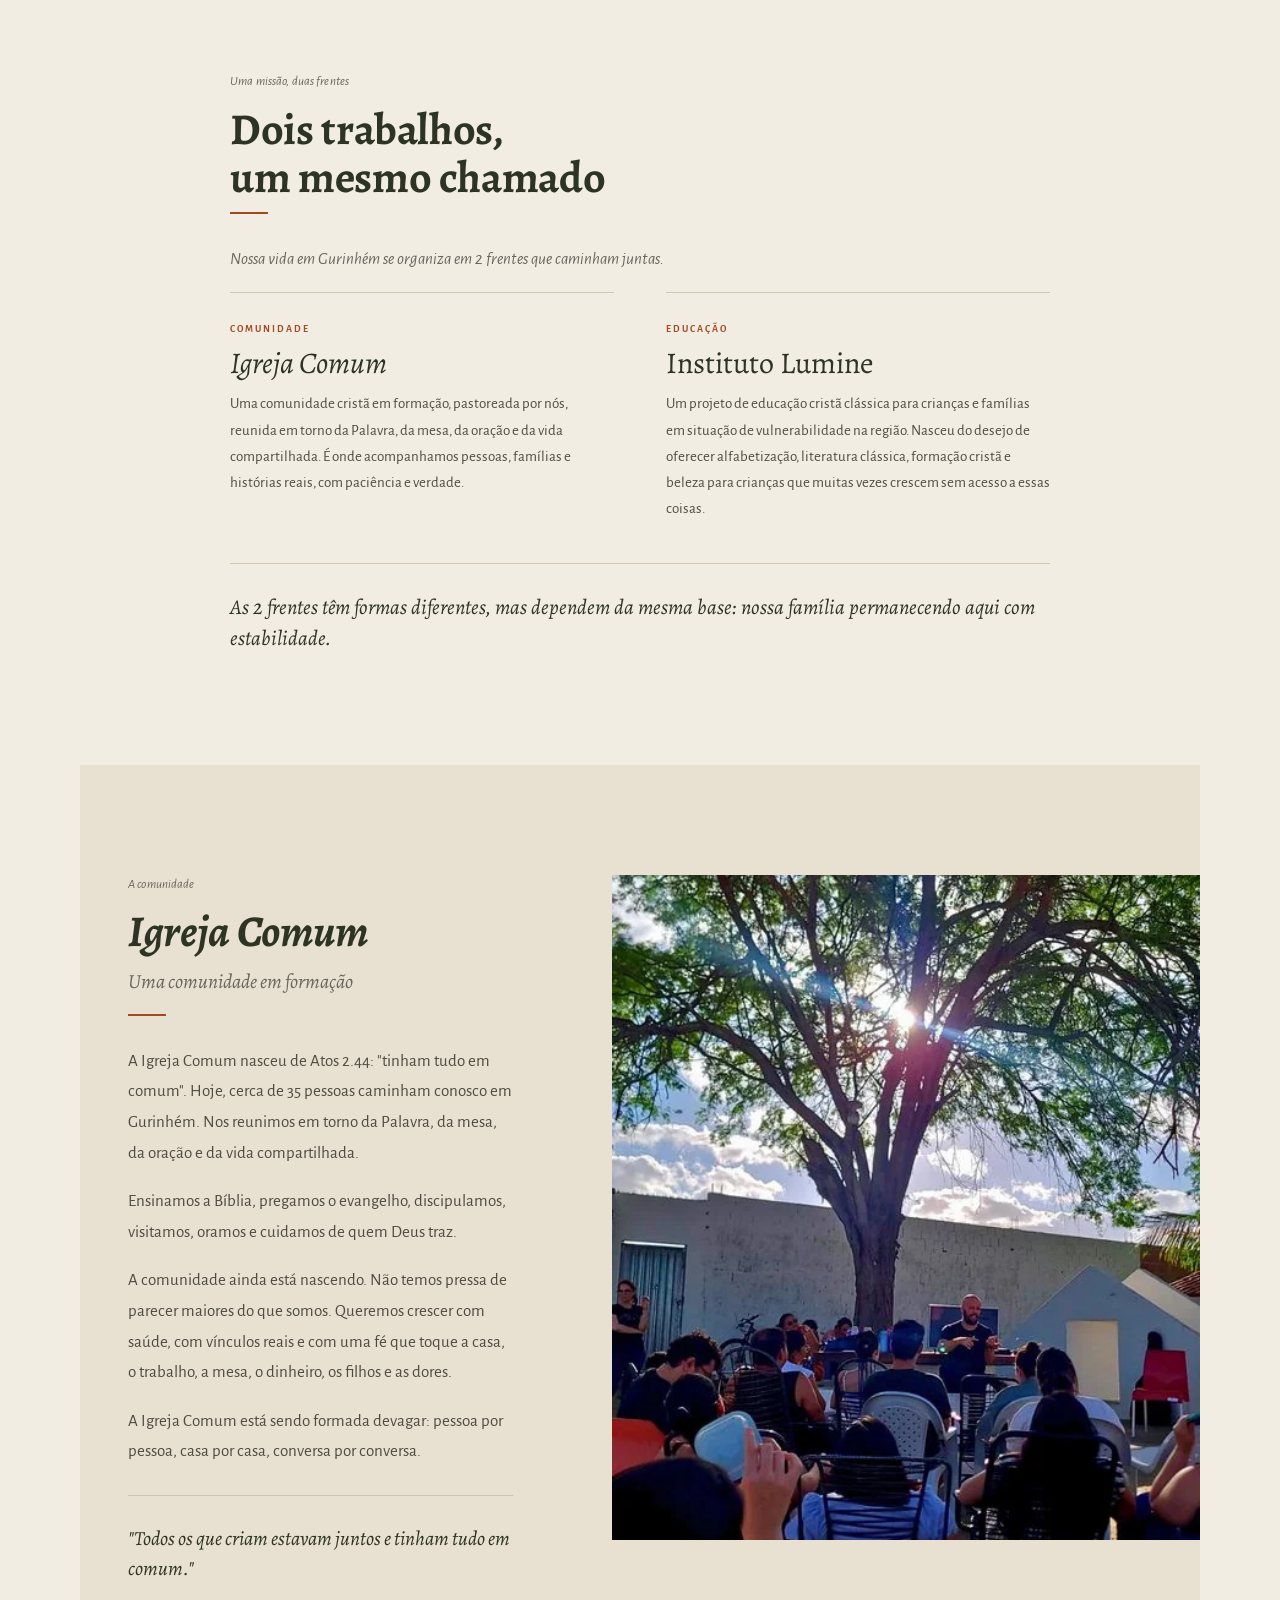
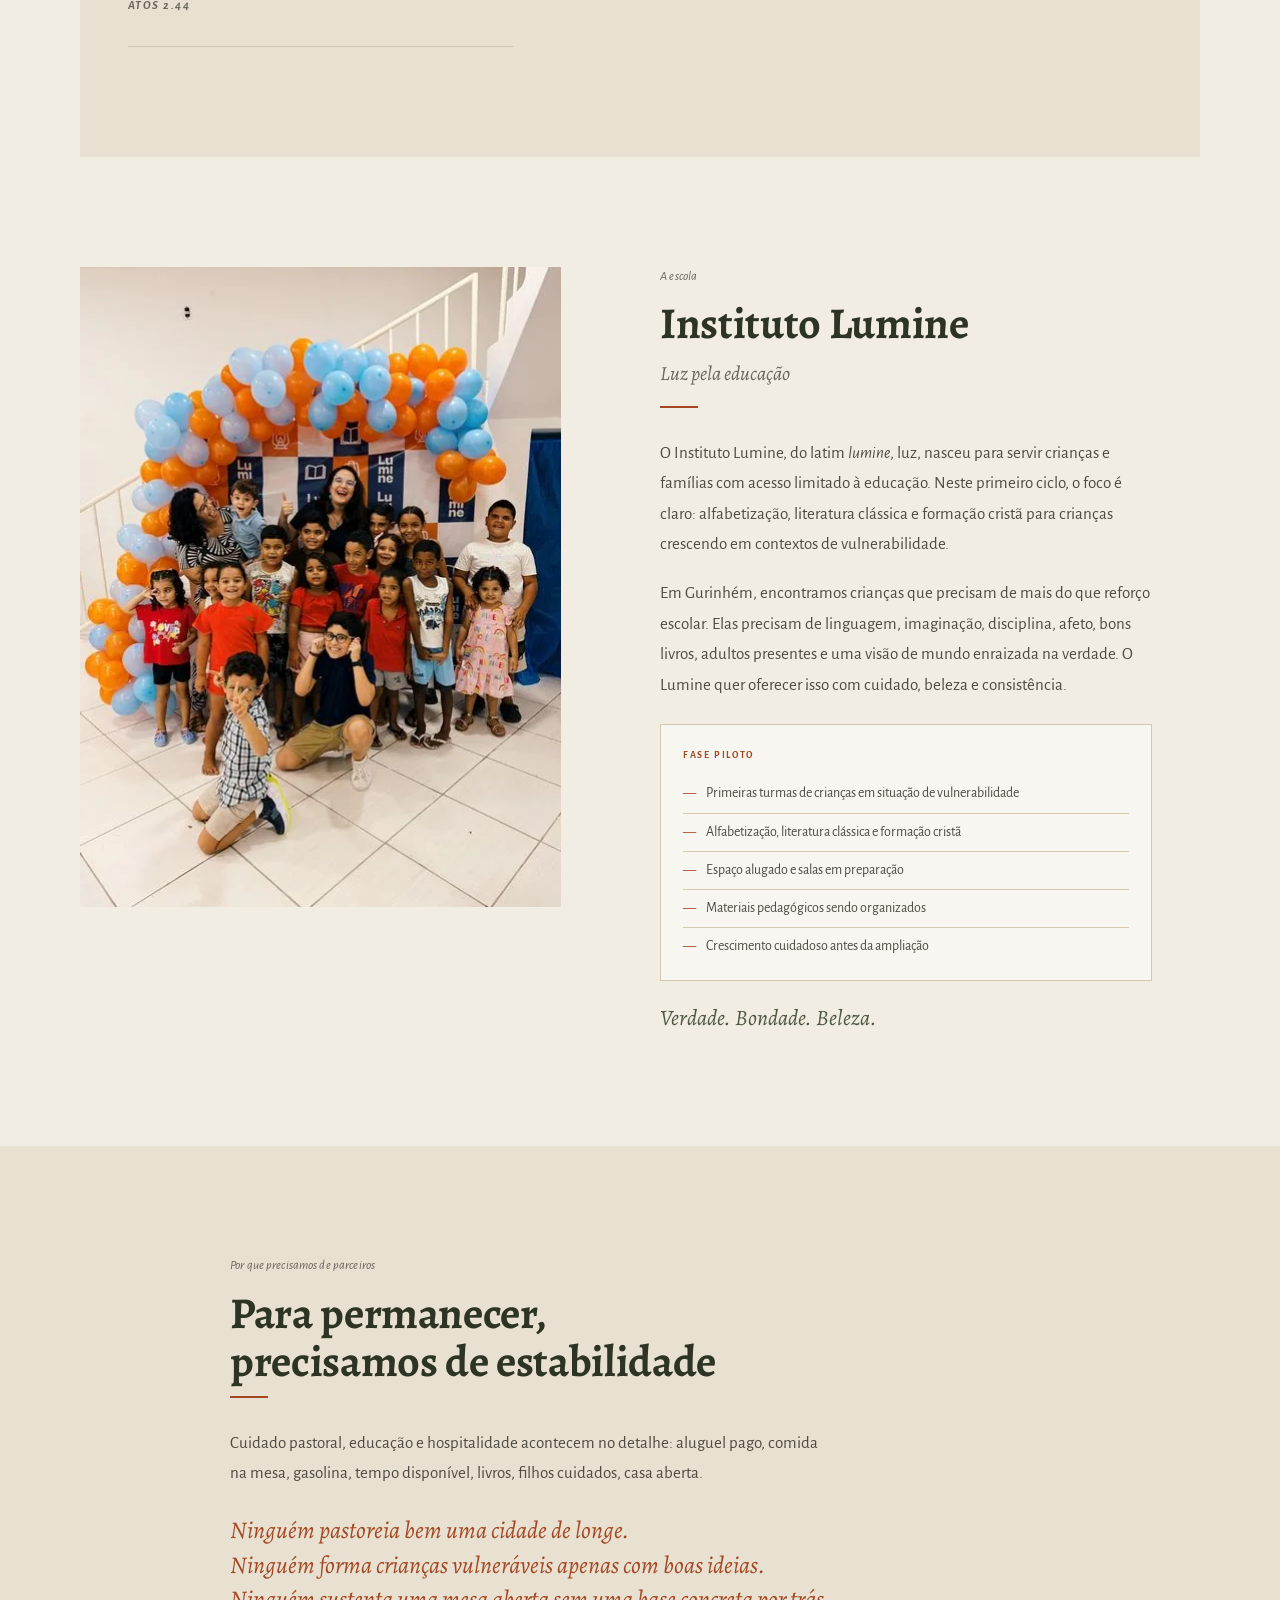
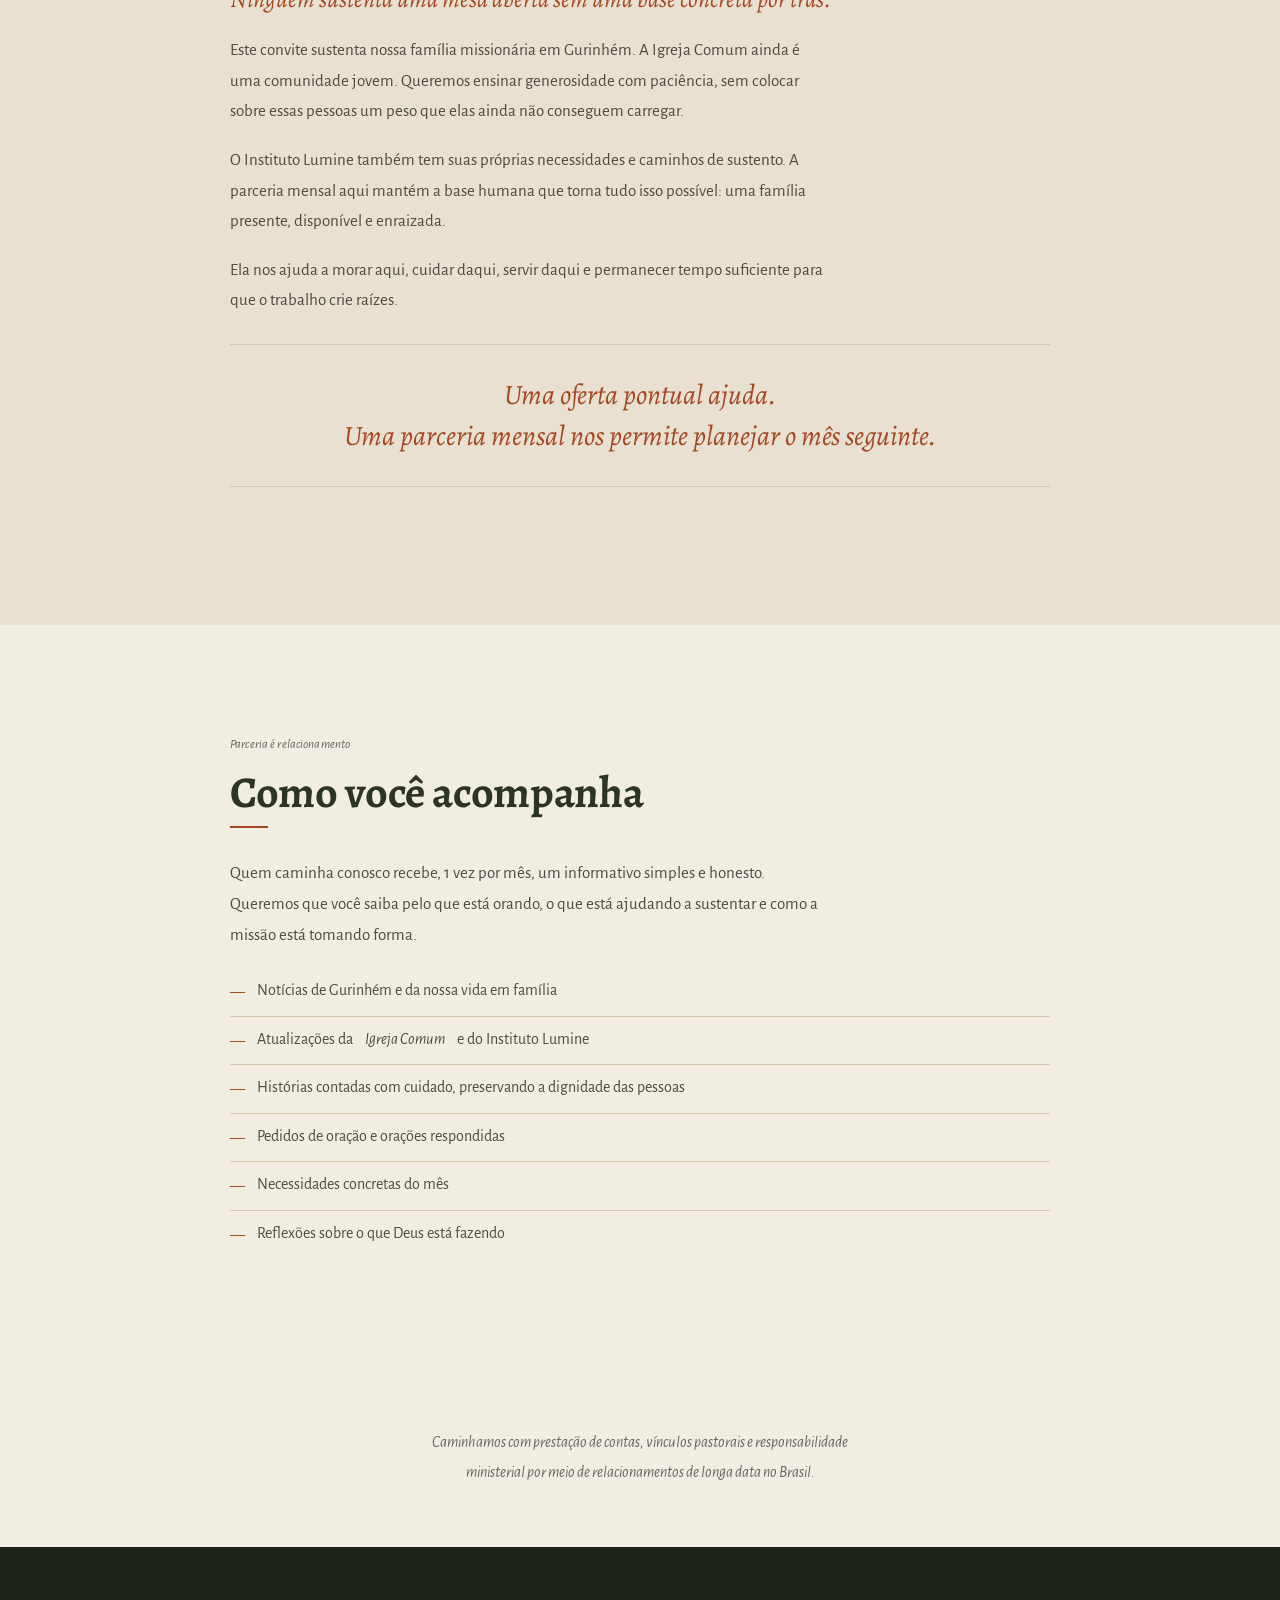
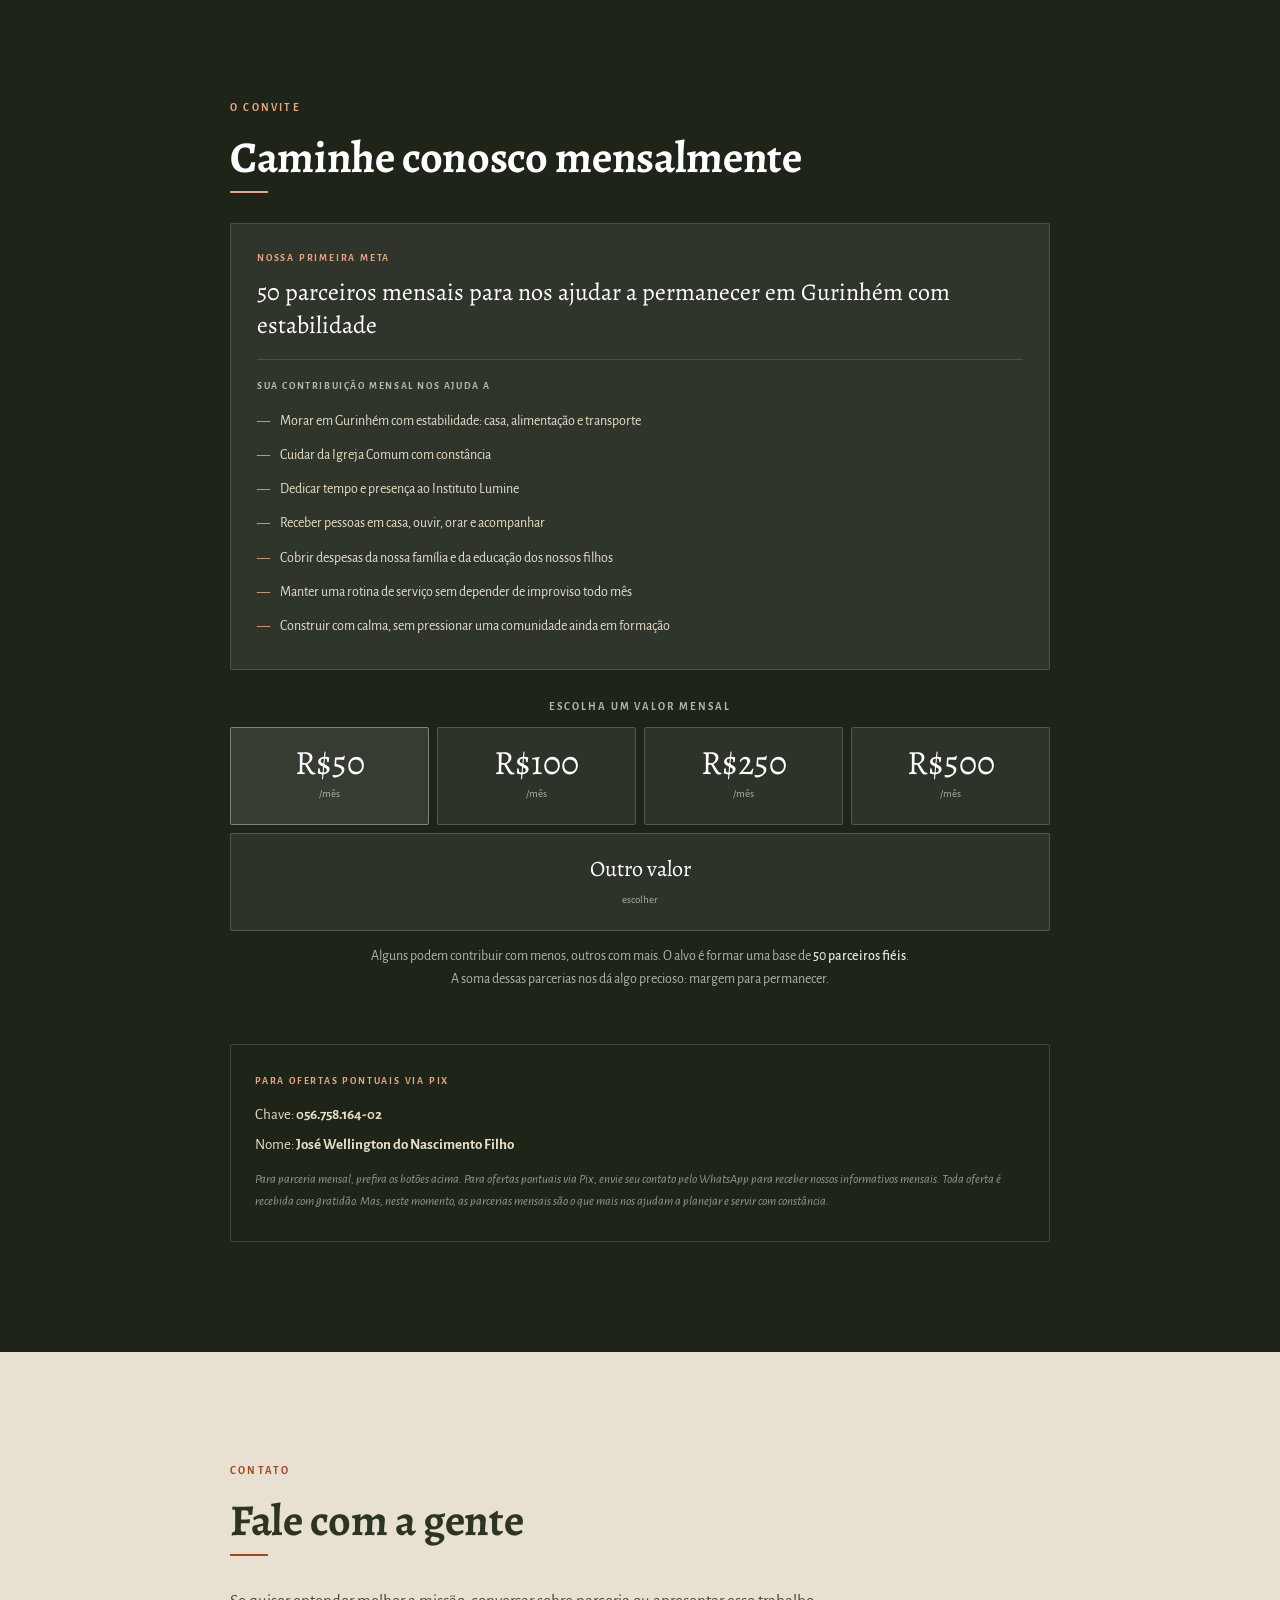
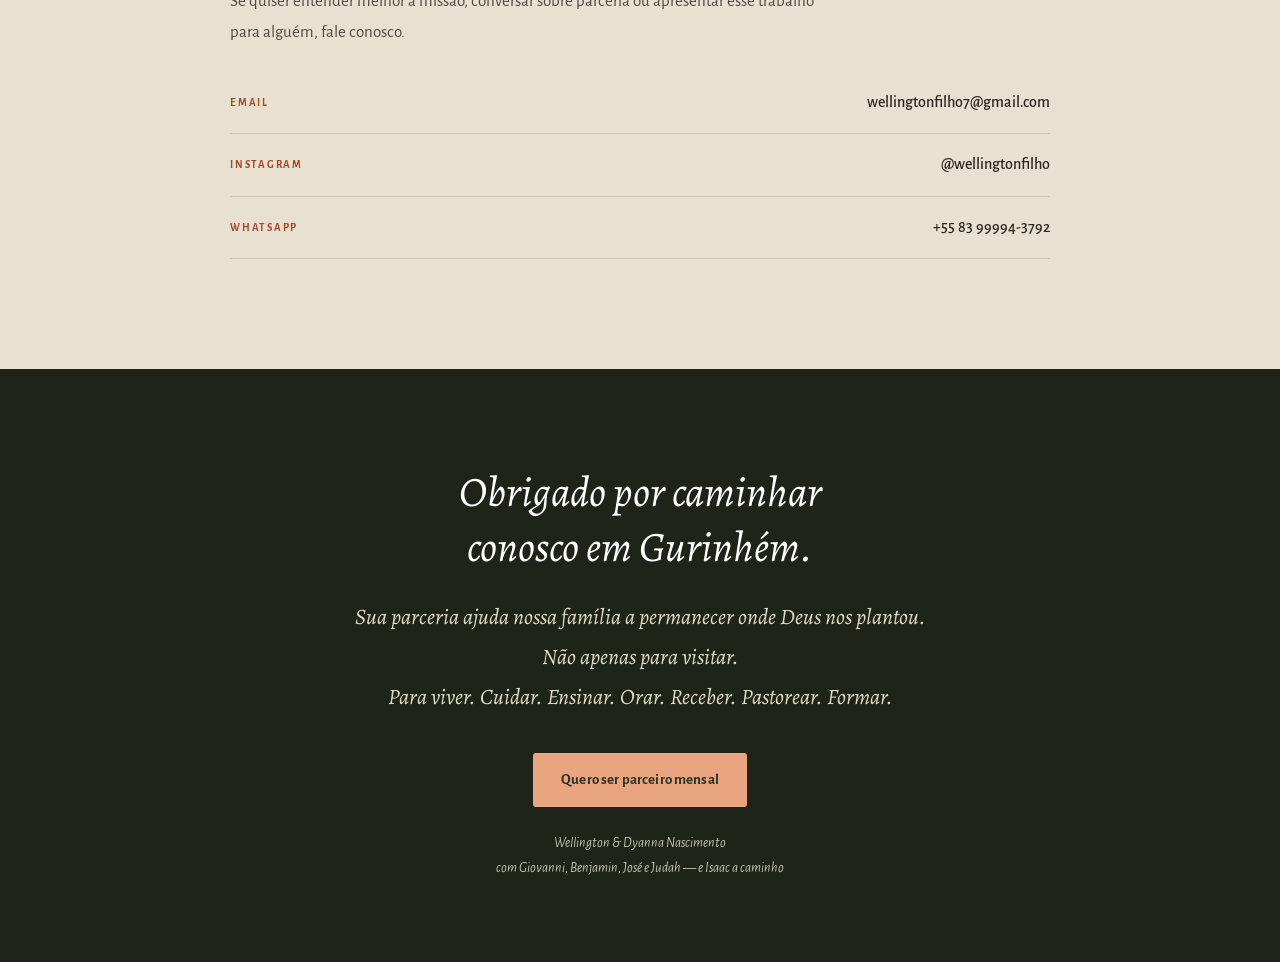
==== commit 866ee32d: "Fix section order and polish: move Como você acompanha before #contribuir - Move "Como você acompanh" ====
--- a/familia-nascimento/index.html
+++ b/familia-nascimento/index.html
@@ -178,7 +178,7 @@
 
 /* CLOSING */
 .closing { text-align: center; padding: 96px 0 80px; }
-.closing-h { font-family: 'Alegreya', serif; font-style: italic; font-weight: 300; font-size: clamp(30px, 6.5vw, 42px); line-height: 1.3; color: #fff; margin-bottom: 24px; }
+.closing-h { font-family: 'Alegreya', serif; font-style: italic; font-weight: 400; font-size: clamp(30px, 6.5vw, 42px); line-height: 1.3; color: #fff; margin-bottom: 24px; }
 .closing-lines { font-family: 'Alegreya', serif; font-style: italic; font-size: clamp(17px, 4vw, 22px); color: rgba(236,229,210,.95); line-height: 1.8; margin-bottom: 36px; }
 .bg-olive .btn-primary { background: var(--terra-pale); color: var(--olive); }
 .bg-olive .btn-primary:hover { background: #F1B898; }
@@ -196,7 +196,7 @@
 .fade-in { transition: opacity .9s ease, transform .9s ease; }
 .fade-in.will-animate { opacity: 0; transform: translateY(28px); }
 .fade-in.will-animate.visible { opacity: 1; transform: none; }
-@media (prefers-reduced-motion: reduce) { .fade-in { transition: none; } }
+@media (prefers-reduced-motion: reduce) { .fade-in { transition: none; } .float-cta { transition: none; } }
 
 
 @media (min-width: 1024px) {
@@ -394,6 +394,27 @@
   </div>
 </section>
 
+<section class="fade-in">
+  <div class="wrap">
+    <p class="sec-ctx">Parceria é relacionamento</p>
+    <h2 class="sec-title">Como você acompanha</h2>
+    <div class="rule"></div>
+    <p class="body">Quem caminha conosco recebe, 1 vez por mês, um informativo simples e honesto. Queremos que você saiba pelo que está orando, o que está ajudando a sustentar e como a missão está tomando forma.</p>
+    <ul class="body-list">
+      <li>Notícias de Gurinhém e da nossa vida em família</li>
+      <li>Atualizações da <em>Igreja Comum</em> e do Instituto Lumine</li>
+      <li>Histórias contadas com cuidado, preservando a dignidade das pessoas</li>
+      <li>Pedidos de oração e orações respondidas</li>
+      <li>Necessidades concretas do mês</li>
+      <li>Reflexões sobre o que Deus está fazendo</li>
+    </ul>
+  </div>
+</section>
+
+<section class="compact fade-in">
+  <p class="ac-quote">Caminhamos com prestação de contas, vínculos pastorais e responsabilidade ministerial por meio de relacionamentos de longa data no Brasil.</p>
+</section>
+
 <section class="bg-olive fade-in" id="contribuir">
   <div class="wrap">
     <p class="label">O convite</p>
@@ -423,33 +444,12 @@
     </div>
     <p class="partner-note">Alguns podem contribuir com menos, outros com mais. O alvo é formar uma base de <strong>50 parceiros fiéis</strong>.<br>A soma dessas parcerias nos dá algo precioso: margem para permanecer.</p>
     <div class="pix">
-      <p class="pix-lbl">Para ofertas pontuais &mdash; Pix</p>
+      <p class="pix-lbl">Para ofertas pontuais via Pix</p>
       <p class="pix-line">Chave: <strong>056.758.164-02</strong></p>
       <p class="pix-line">Nome: <strong>José Wellington do Nascimento Filho</strong></p>
       <p class="pix-note">Para parceria mensal, prefira os botões acima. Para ofertas pontuais via Pix, envie seu contato pelo WhatsApp para receber nossos informativos mensais. Toda oferta é recebida com gratidão. Mas, neste momento, as parcerias mensais são o que mais nos ajudam a planejar e servir com constância.</p>
     </div>
   </div>
-</section>
-
-<section class="fade-in">
-  <div class="wrap">
-    <p class="sec-ctx">Parceria é relacionamento</p>
-    <h2 class="sec-title">Como você acompanha</h2>
-    <div class="rule"></div>
-    <p class="body">Quem caminha conosco recebe, 1 vez por mês, um informativo simples e honesto. Queremos que você saiba pelo que está orando, o que está ajudando a sustentar e como a missão está tomando forma.</p>
-    <ul class="body-list">
-      <li>Notícias de Gurinhém e da nossa vida em família</li>
-      <li>Atualizações da <em>Igreja Comum</em> e do Instituto Lumine</li>
-      <li>Histórias contadas com cuidado, preservando a dignidade das pessoas</li>
-      <li>Pedidos de oração e orações respondidas</li>
-      <li>Necessidades concretas do mês</li>
-      <li>Reflexões sobre o que Deus está fazendo</li>
-    </ul>
-  </div>
-</section>
-
-<section class="compact fade-in">
-  <p class="ac-quote">Caminhamos com prestação de contas, vínculos pastorais e responsabilidade ministerial por meio de relacionamentos de longa data no Brasil.</p>
 </section>
 
 <section class="bg-sand fade-in">
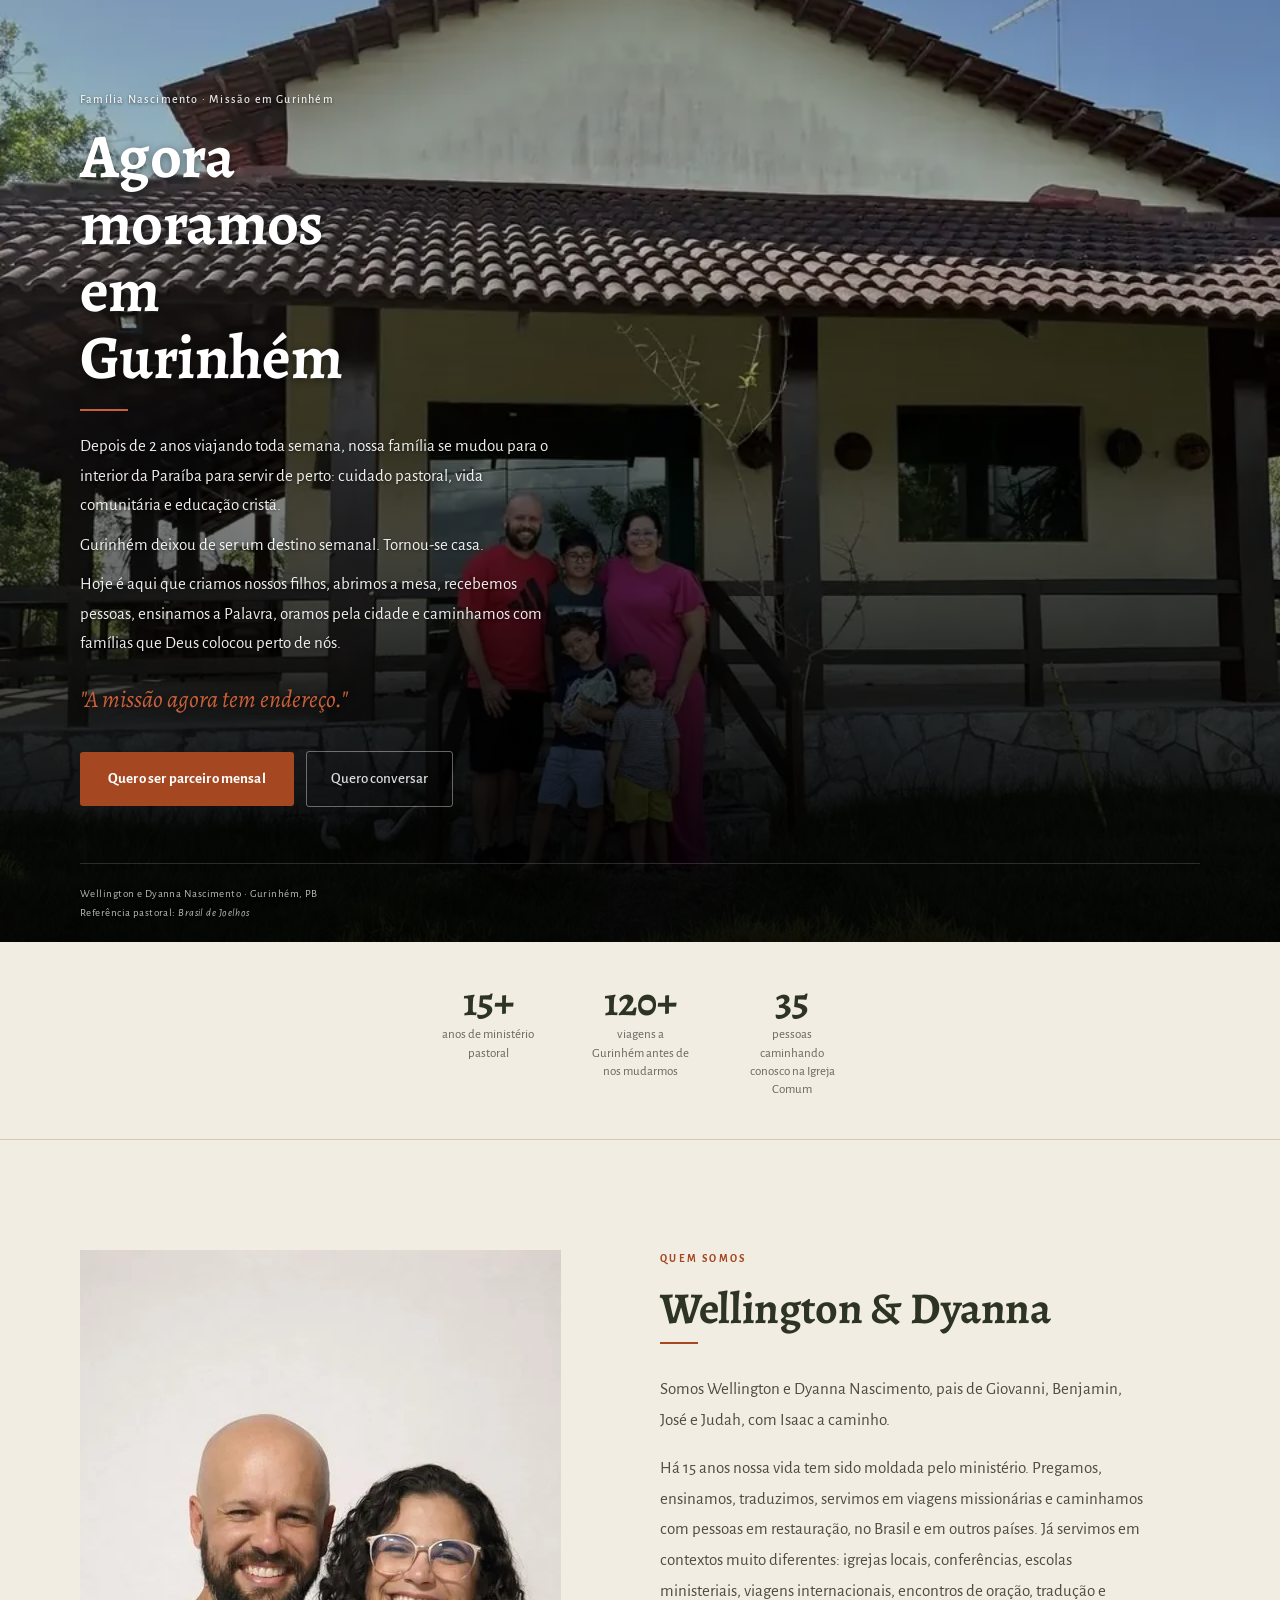
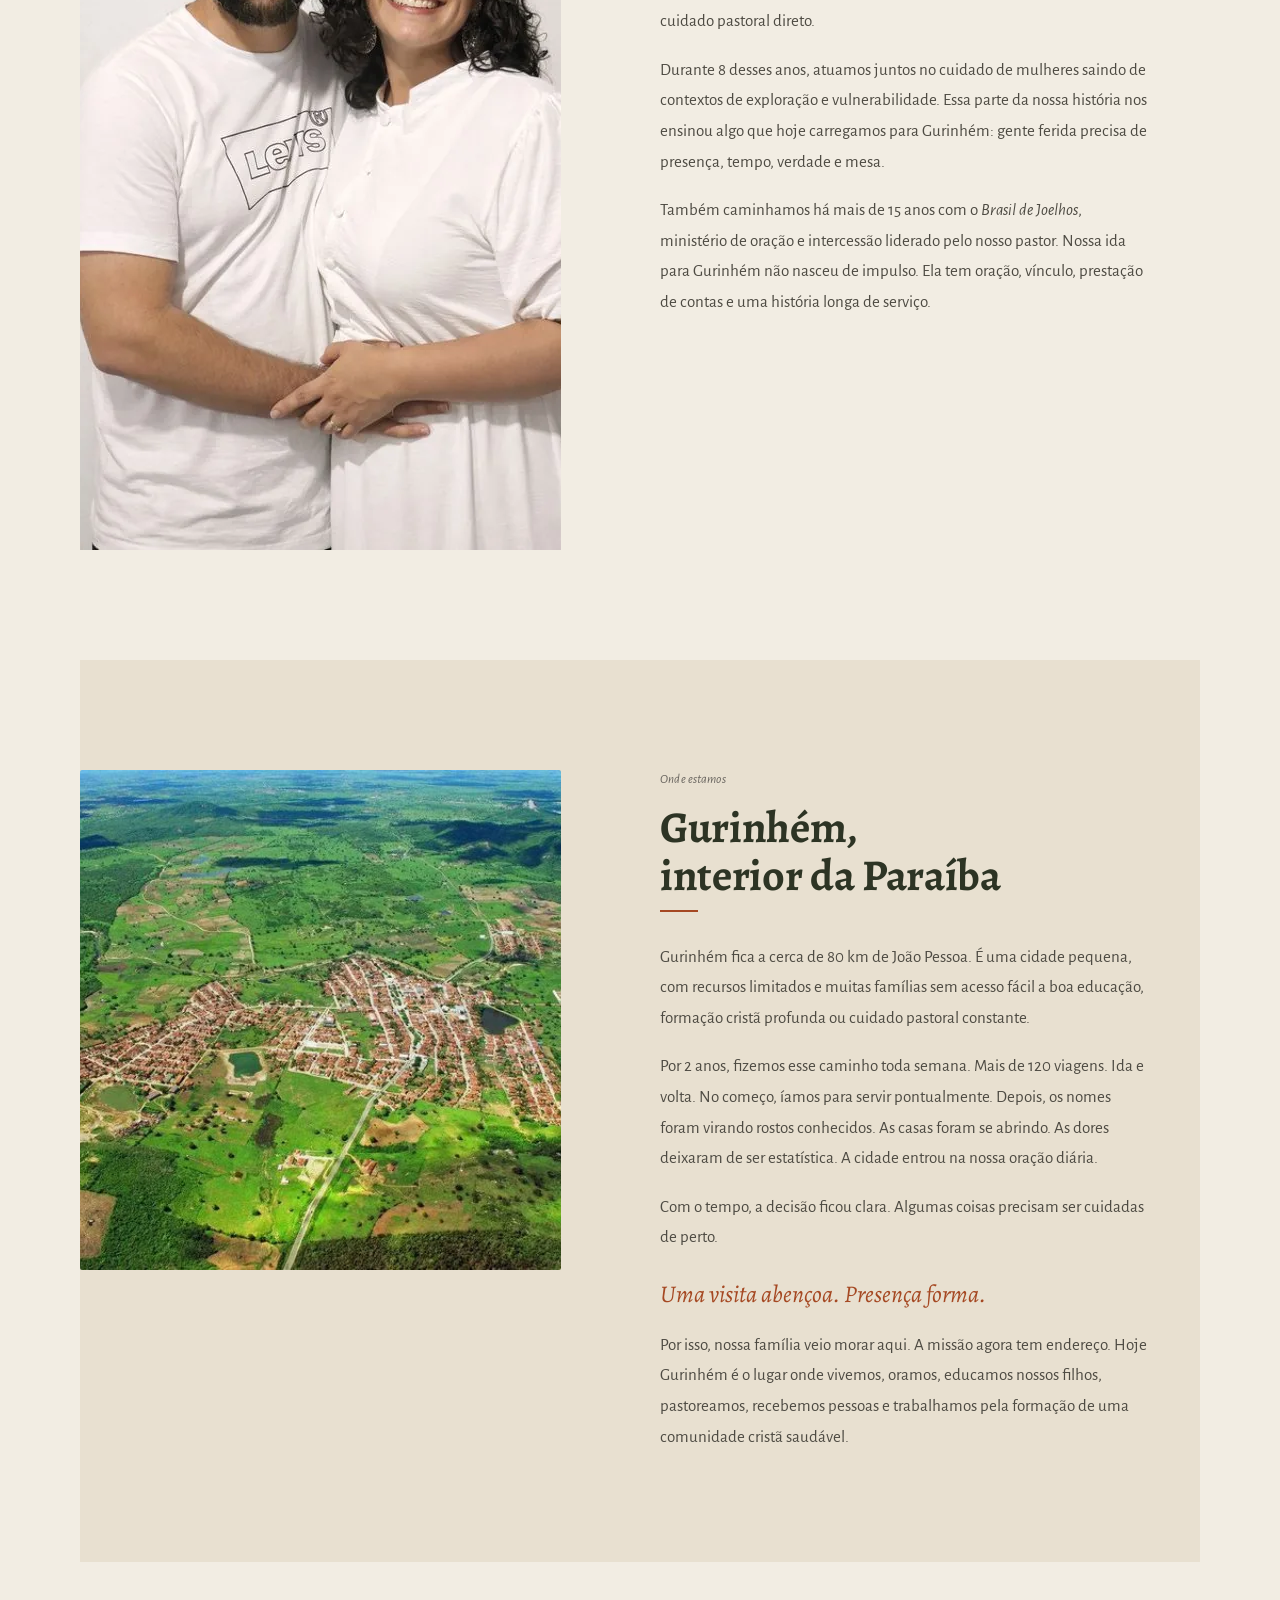
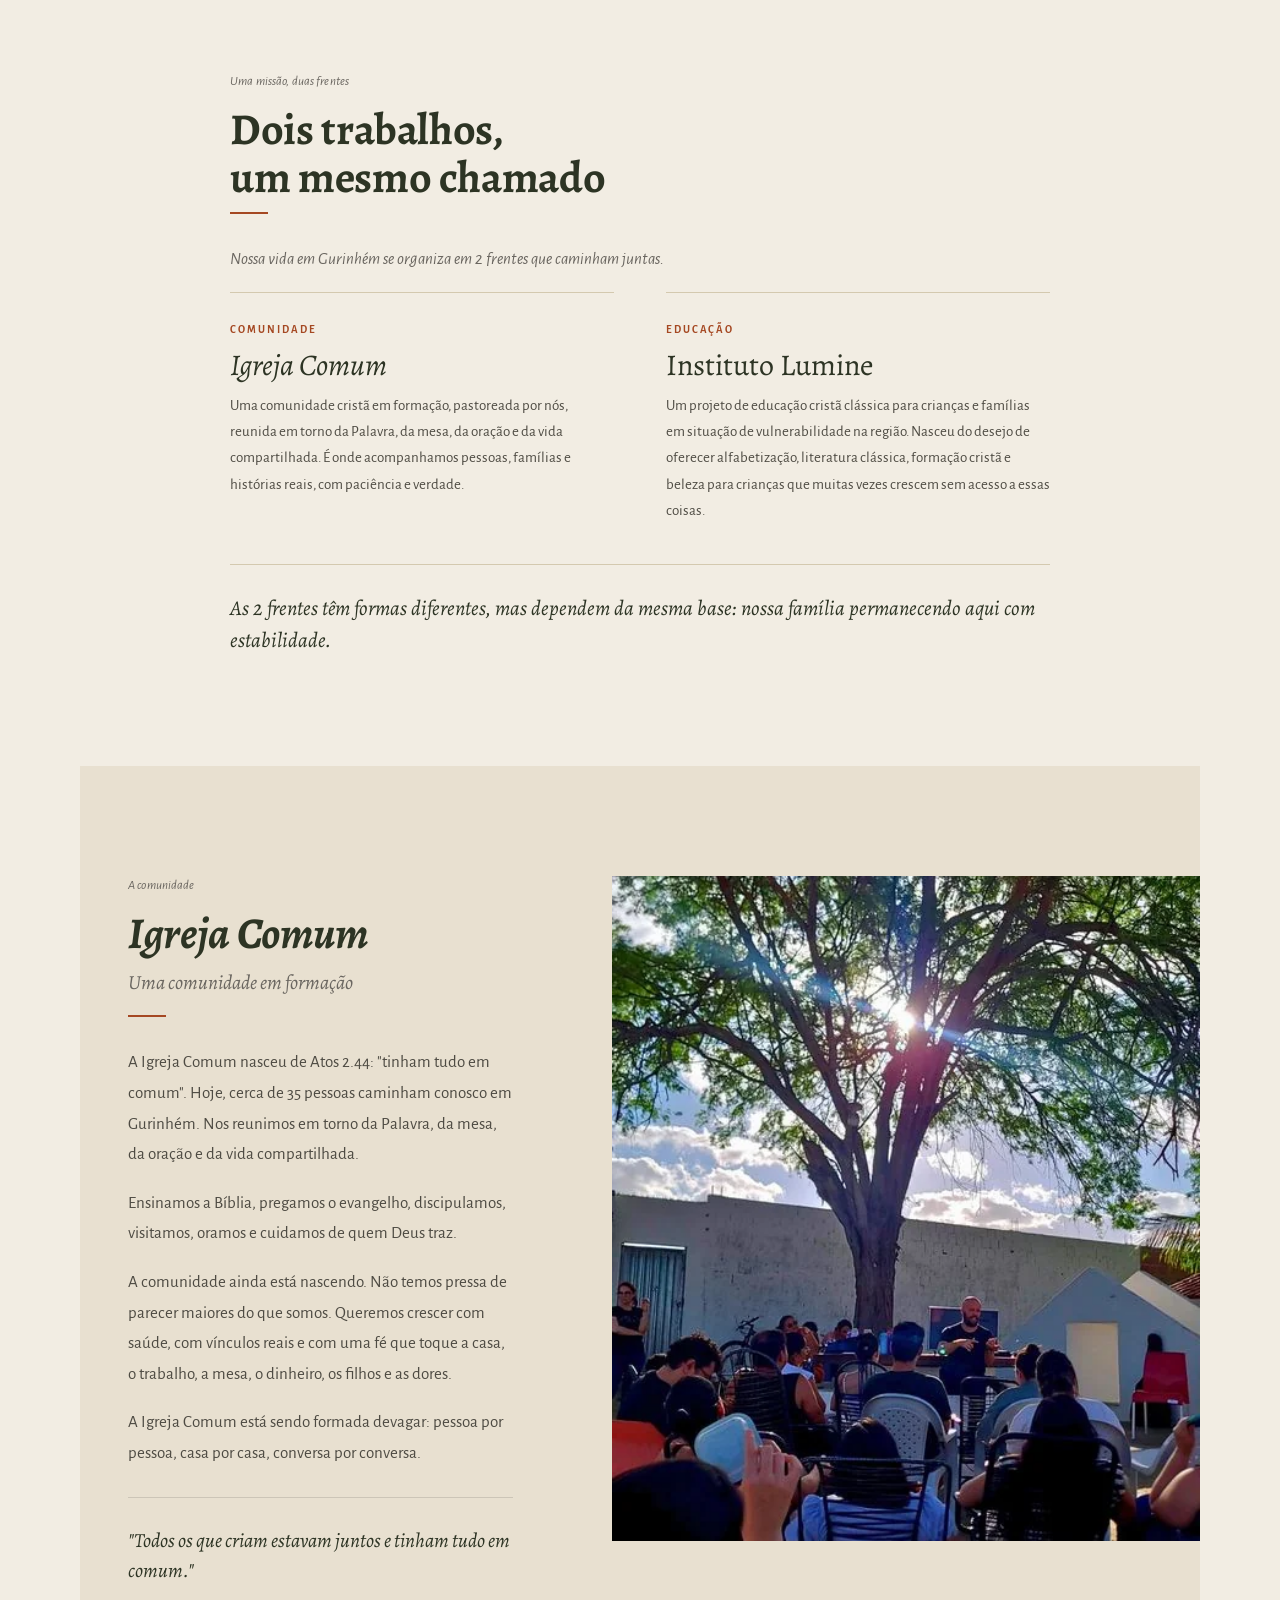
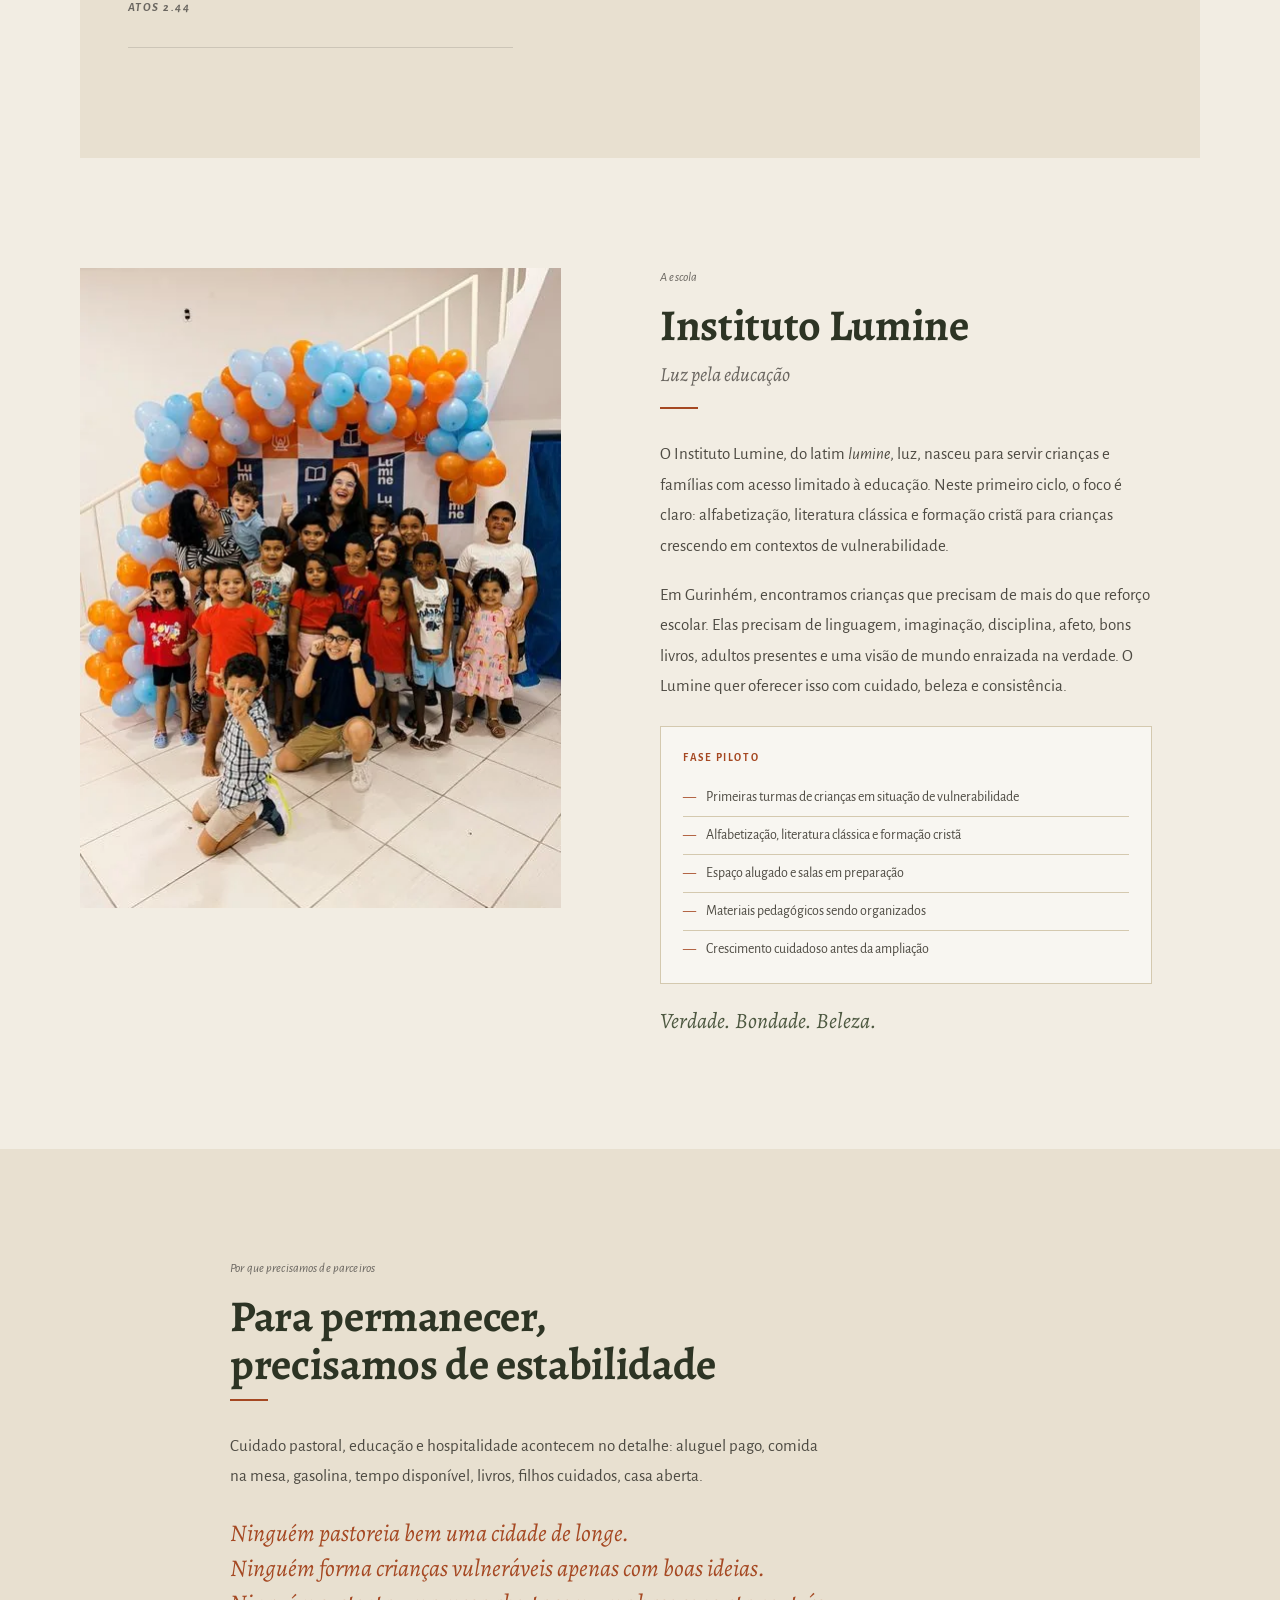
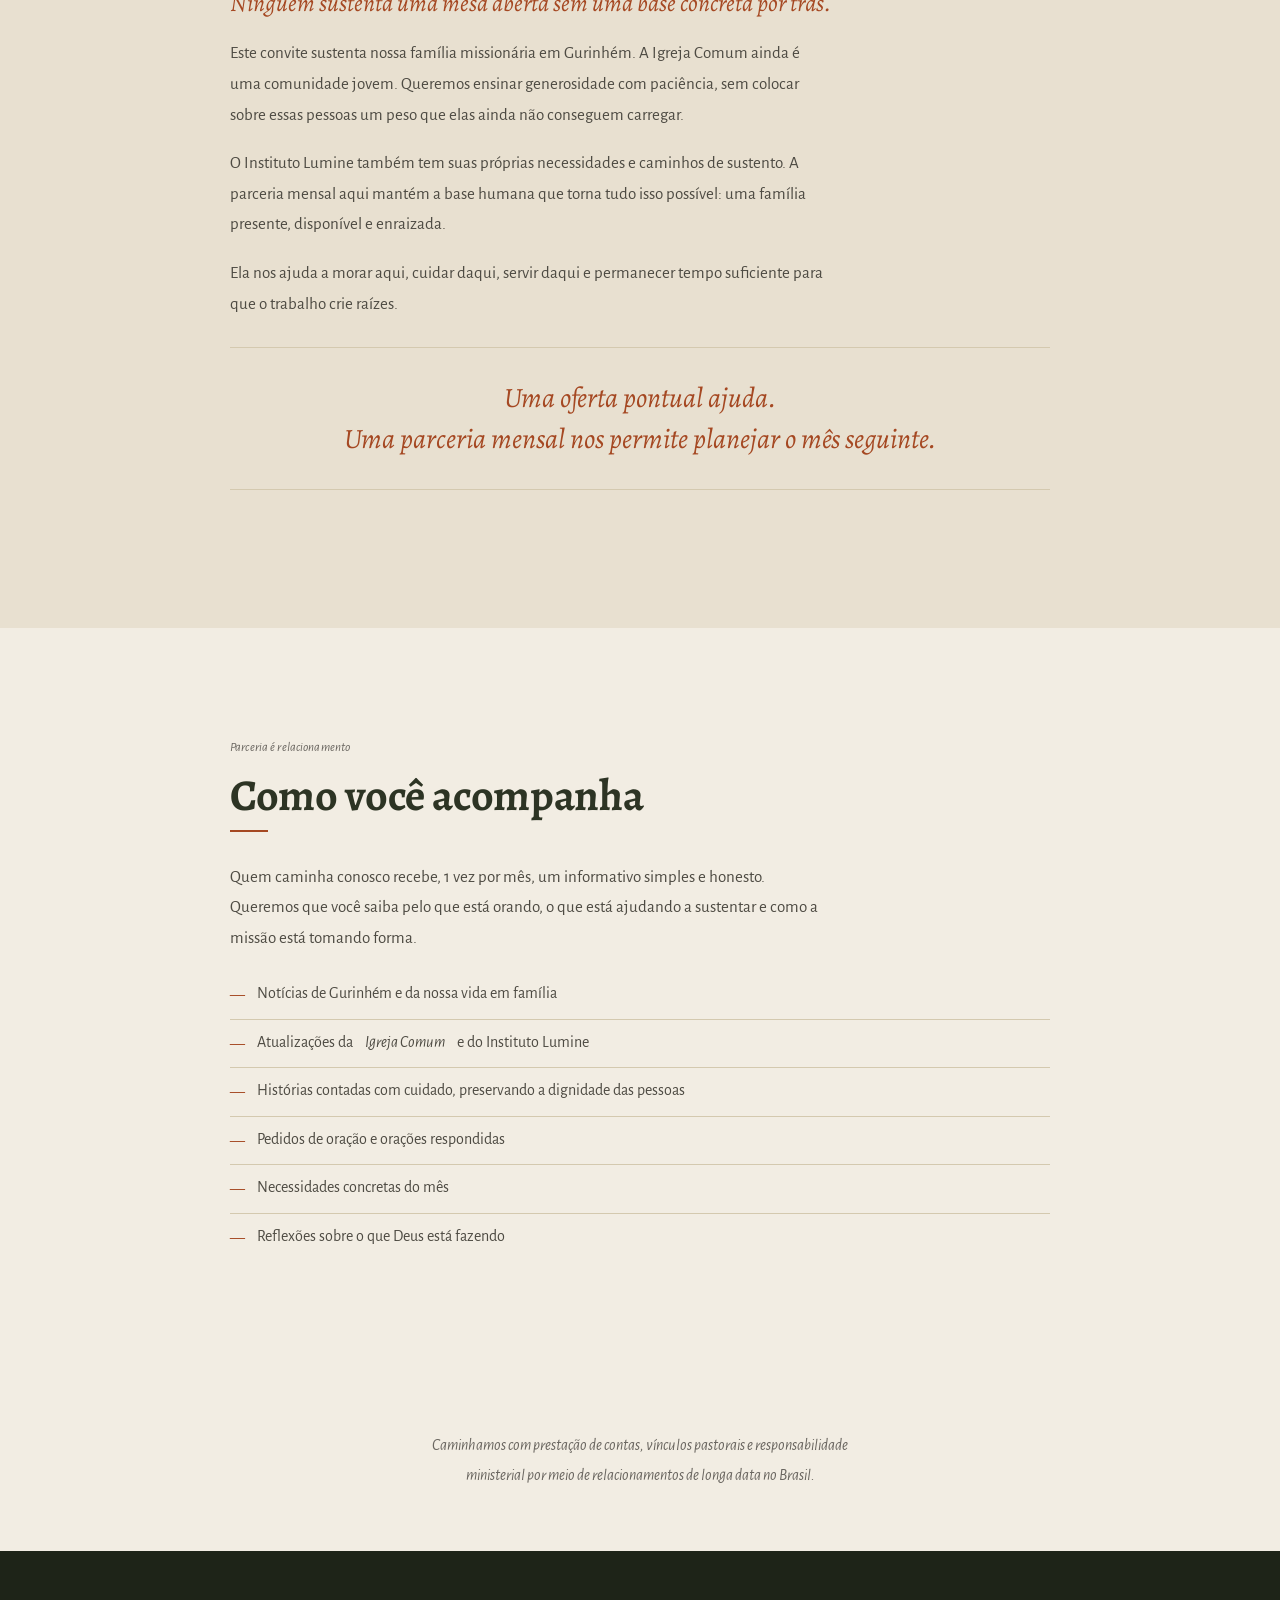
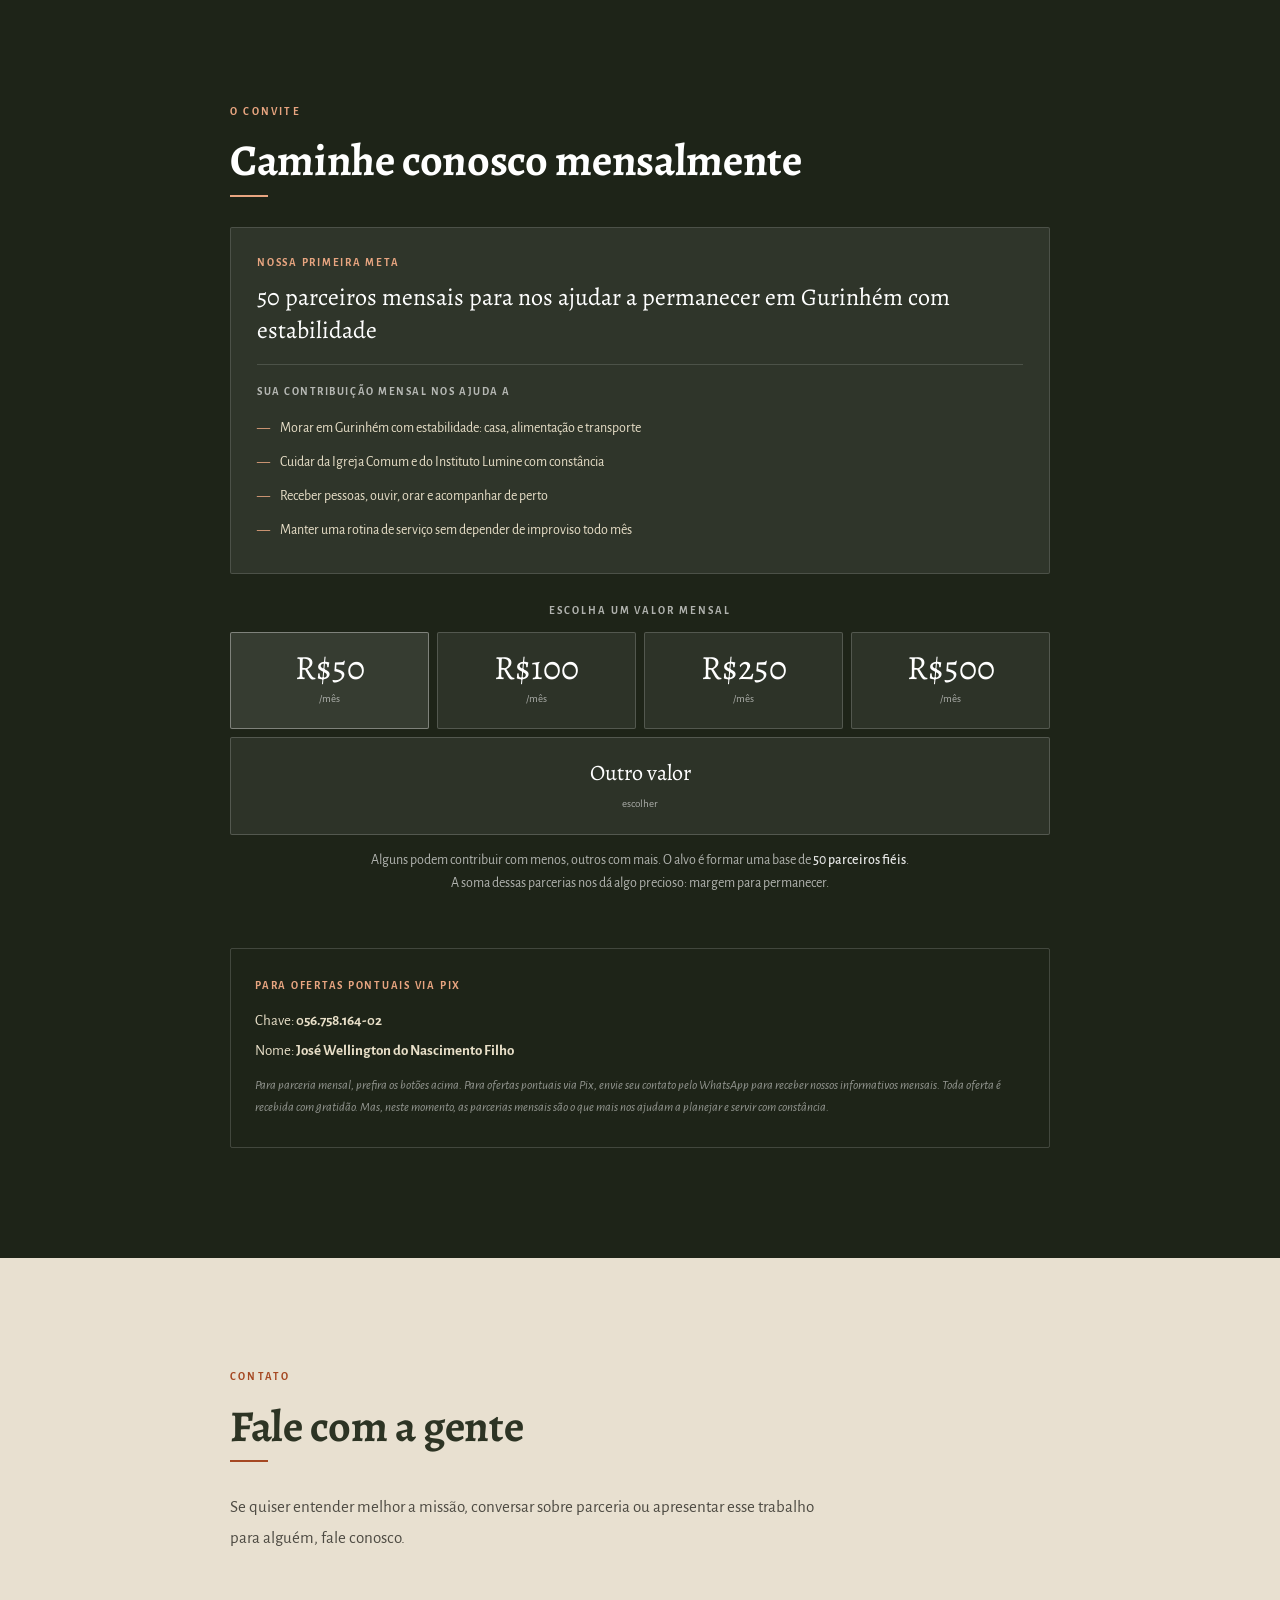
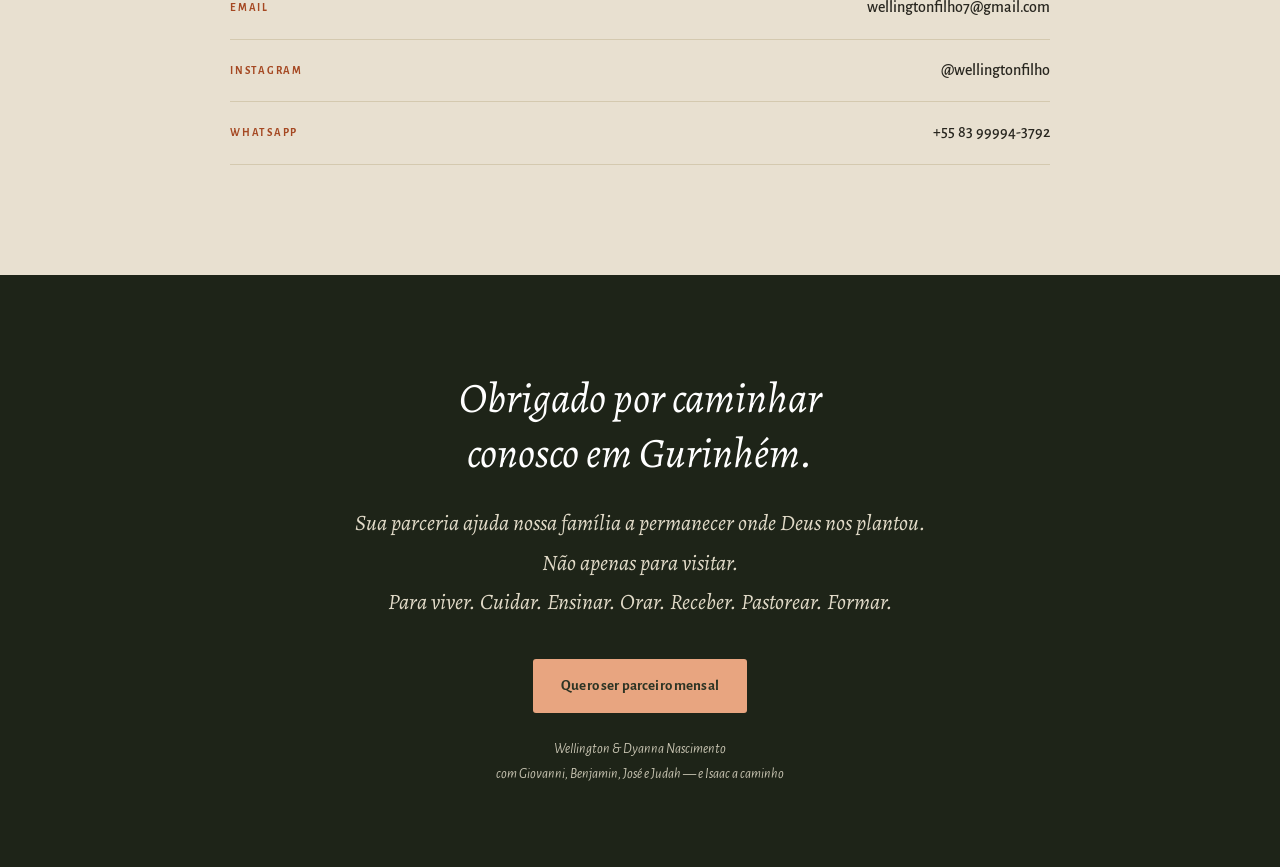
==== commit d6181f16: "Distill donation section and raise label font sizes - Reduce ul.helps from 7 to 4 items: keep the mo" ====
--- a/familia-nascimento/index.html
+++ b/familia-nascimento/index.html
@@ -118,7 +118,7 @@
 /* TWO FRONTS */
 .fronts { margin: 8px 0 32px; }
 .front { padding: 28px 0; border-top: 1px solid var(--sand); }
-.front-lbl { font-size: 10px; font-weight: 700; text-transform: uppercase; letter-spacing: .2em; color: var(--terracotta); margin-bottom: 8px; }
+.front-lbl { font-size: 11px; font-weight: 700; text-transform: uppercase; letter-spacing: .18em; color: var(--terracotta); margin-bottom: 8px; }
 .front-name { font-family: 'Alegreya', serif; font-weight: 400; font-size: 30px; color: var(--olive); line-height: 1.2; margin-bottom: 10px; }
 .front-name em { font-style: italic; }
 .front-desc { font-size: 15px; line-height: 1.75; color: var(--text-mid); }
@@ -126,7 +126,7 @@
 
 /* PILOT BOX */
 .pilot { margin: 24px 0 8px; padding: 22px; border: 1px solid var(--sand); background: rgba(255,255,255,.5); }
-.pilot-lbl { font-size: 10px; font-weight: 700; text-transform: uppercase; letter-spacing: .16em; color: var(--terracotta); margin-bottom: 12px; }
+.pilot-lbl { font-size: 11px; font-weight: 700; text-transform: uppercase; letter-spacing: .14em; color: var(--terracotta); margin-bottom: 12px; }
 .pilot ul { list-style: none; }
 .pilot li { font-size: 14px; line-height: 1.65; color: var(--text-mid); padding: 7px 0; border-bottom: 1px solid var(--sand); display: flex; gap: 10px; }
 .pilot li:last-child { border-bottom: none; padding-bottom: 0; }
@@ -135,9 +135,9 @@
 
 /* GOAL / DONATION */
 .goal { background: rgba(255,255,255,.08); border: 1px solid rgba(255,255,255,.14); padding: 26px; margin-bottom: 28px; border-radius: 2px; }
-.goal-lbl { font-size: 10px; font-weight: 700; text-transform: uppercase; letter-spacing: .18em; color: var(--terra-pale); margin-bottom: 10px; }
+.goal-lbl { font-size: 11px; font-weight: 700; text-transform: uppercase; letter-spacing: .16em; color: var(--terra-pale); margin-bottom: 10px; }
 .goal-h { font-family: 'Alegreya', serif; font-weight: 400; font-size: clamp(19px, 4.5vw, 24px); line-height: 1.35; color: #fff; margin-bottom: 18px; padding-bottom: 18px; border-bottom: 1px solid rgba(255,255,255,.14); }
-.helps-lbl { font-size: 10px; font-weight: 700; text-transform: uppercase; letter-spacing: .16em; color: rgba(255,255,255,.65); margin-bottom: 10px; }
+.helps-lbl { font-size: 11px; font-weight: 700; text-transform: uppercase; letter-spacing: .14em; color: rgba(255,255,255,.65); margin-bottom: 10px; }
 .helps { list-style: none; margin-bottom: 0; }
 .helps li { font-size: 14px; line-height: 1.72; color: var(--on-olive); padding: 5px 0; display: flex; gap: 10px; }
 .helps li::before { content: "—"; color: var(--terra-pale); flex-shrink: 0; }
@@ -157,7 +157,7 @@
 
 /* PIX */
 .pix { margin-top: 52px; padding: 28px 24px; border: 1px solid rgba(255,255,255,.16); border-radius: 2px; }
-.pix-lbl { font-size: 10px; font-weight: 700; text-transform: uppercase; letter-spacing: .18em; color: var(--terra-pale); margin-bottom: 14px; }
+.pix-lbl { font-size: 11px; font-weight: 700; text-transform: uppercase; letter-spacing: .16em; color: var(--terra-pale); margin-bottom: 14px; }
 .pix-line { font-size: 15px; color: var(--on-olive); margin-bottom: 6px; }
 .pix-line strong { font-weight: 600; }
 .pix-note { font-size: 13px; color: rgba(255,255,255,.52); margin-top: 12px; line-height: 1.7; font-style: italic; }
@@ -426,12 +426,9 @@
       <p class="helps-lbl">Sua contribuição mensal nos ajuda a</p>
       <ul class="helps">
         <li>Morar em Gurinhém com estabilidade: casa, alimentação e transporte</li>
-        <li>Cuidar da Igreja Comum com constância</li>
-        <li>Dedicar tempo e presença ao Instituto Lumine</li>
-        <li>Receber pessoas em casa, ouvir, orar e acompanhar</li>
-        <li>Cobrir despesas da nossa família e da educação dos nossos filhos</li>
+        <li>Cuidar da Igreja Comum e do Instituto Lumine com constância</li>
+        <li>Receber pessoas, ouvir, orar e acompanhar de perto</li>
         <li>Manter uma rotina de serviço sem depender de improviso todo mês</li>
-        <li>Construir com calma, sem pressionar uma comunidade ainda em formação</li>
       </ul>
     </div>
     <p class="tiers-lbl">Escolha um valor mensal</p>
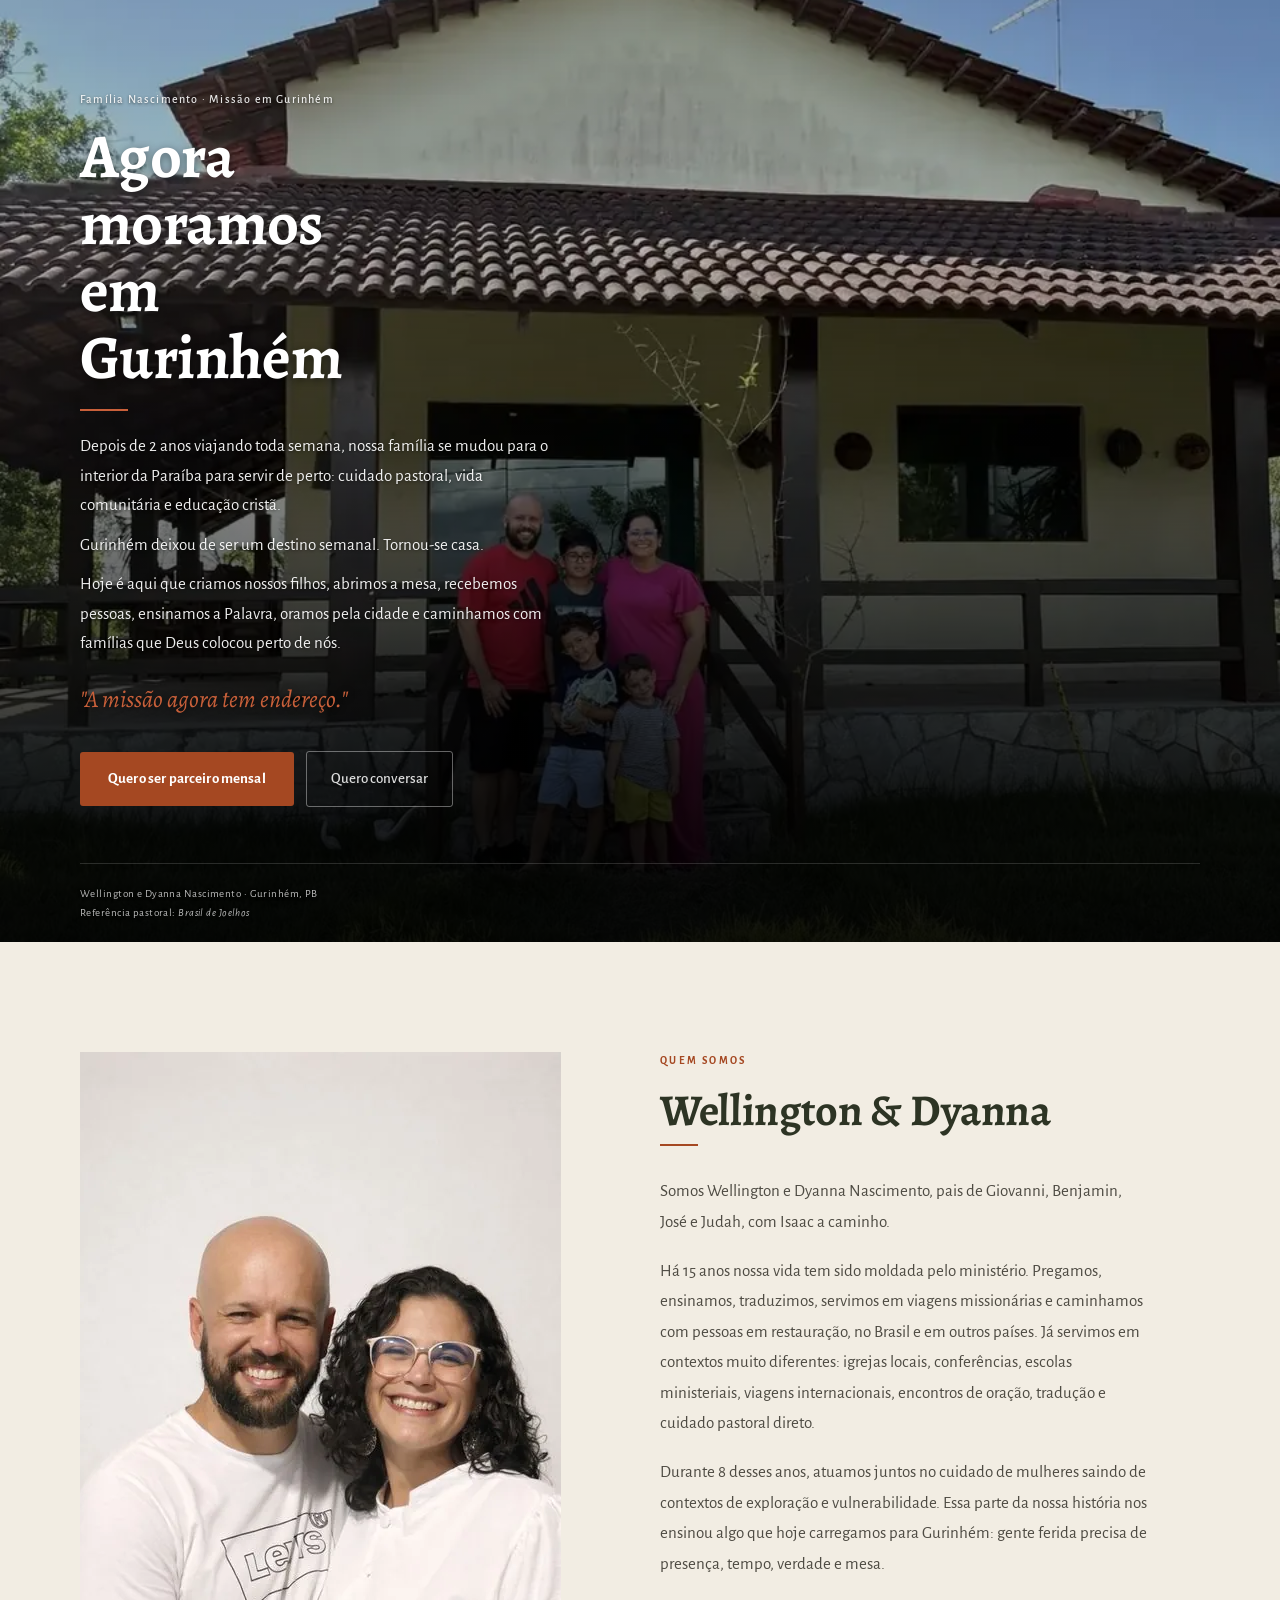
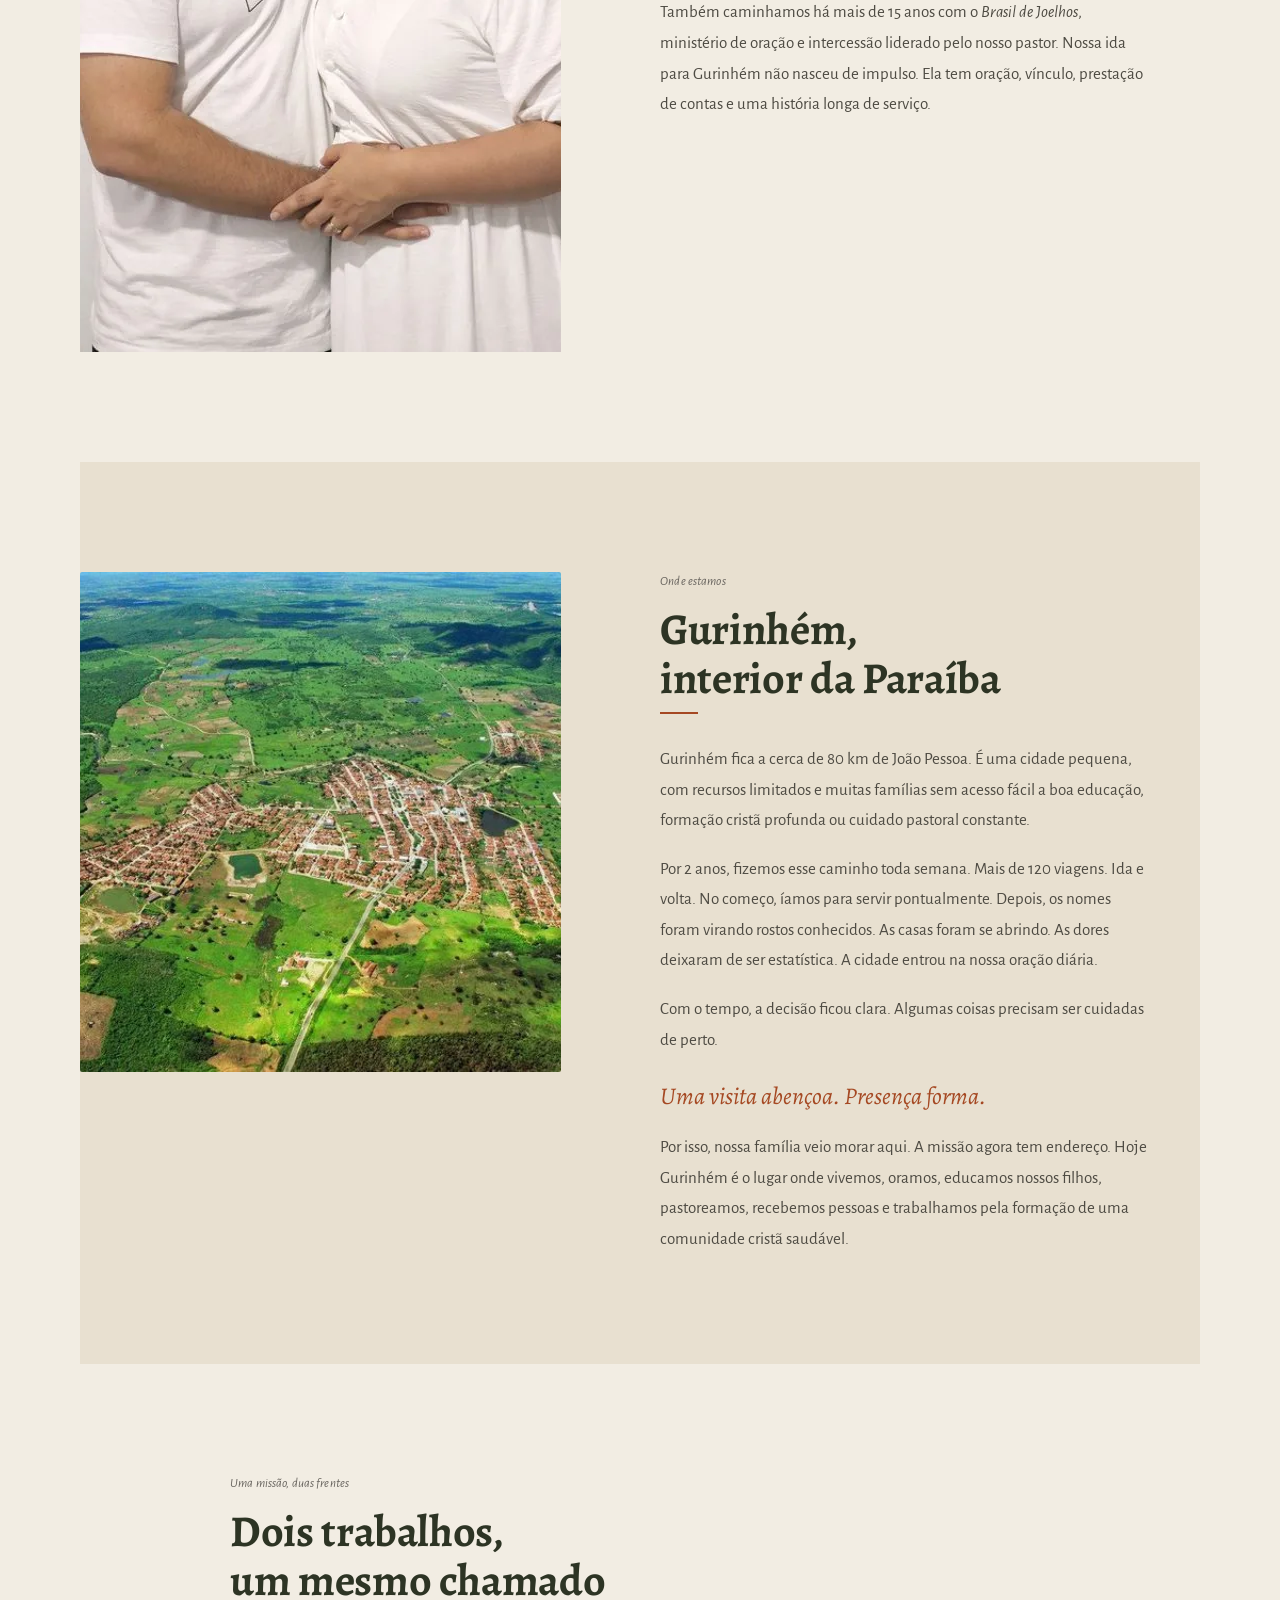
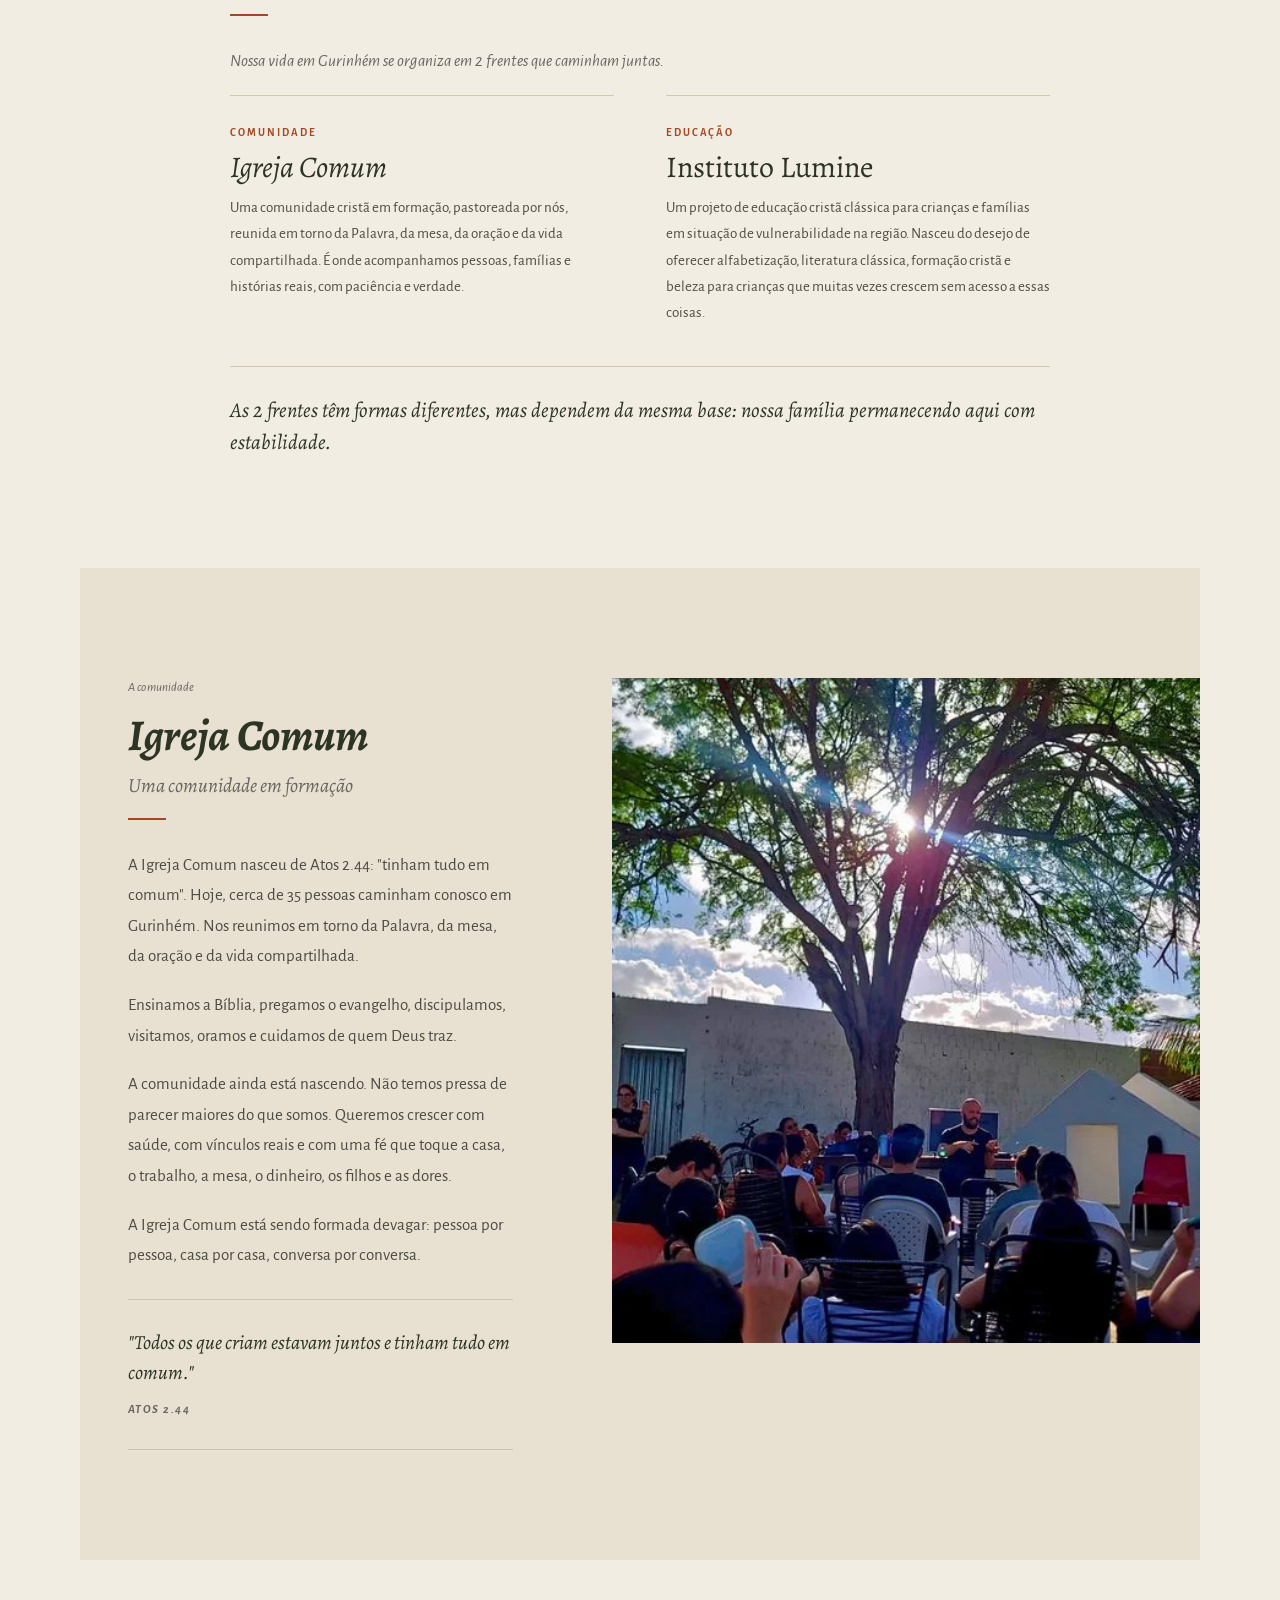
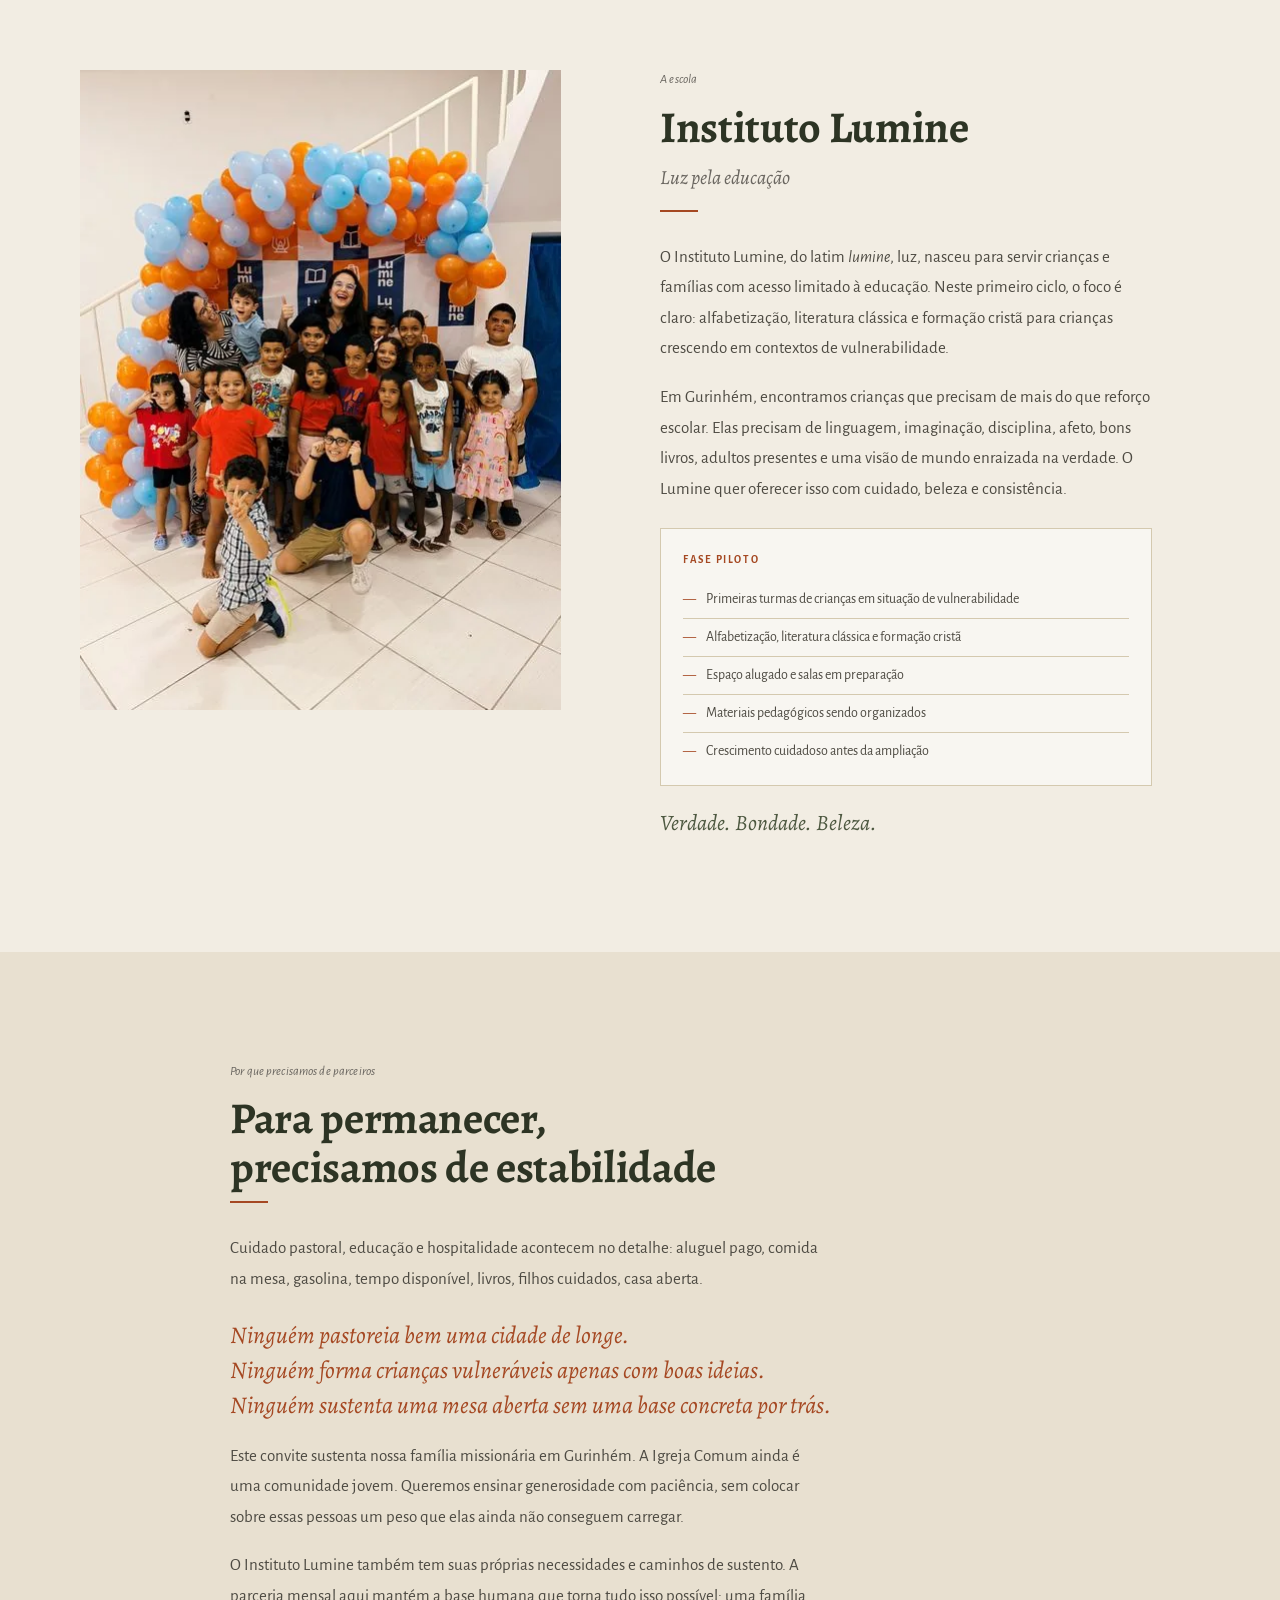
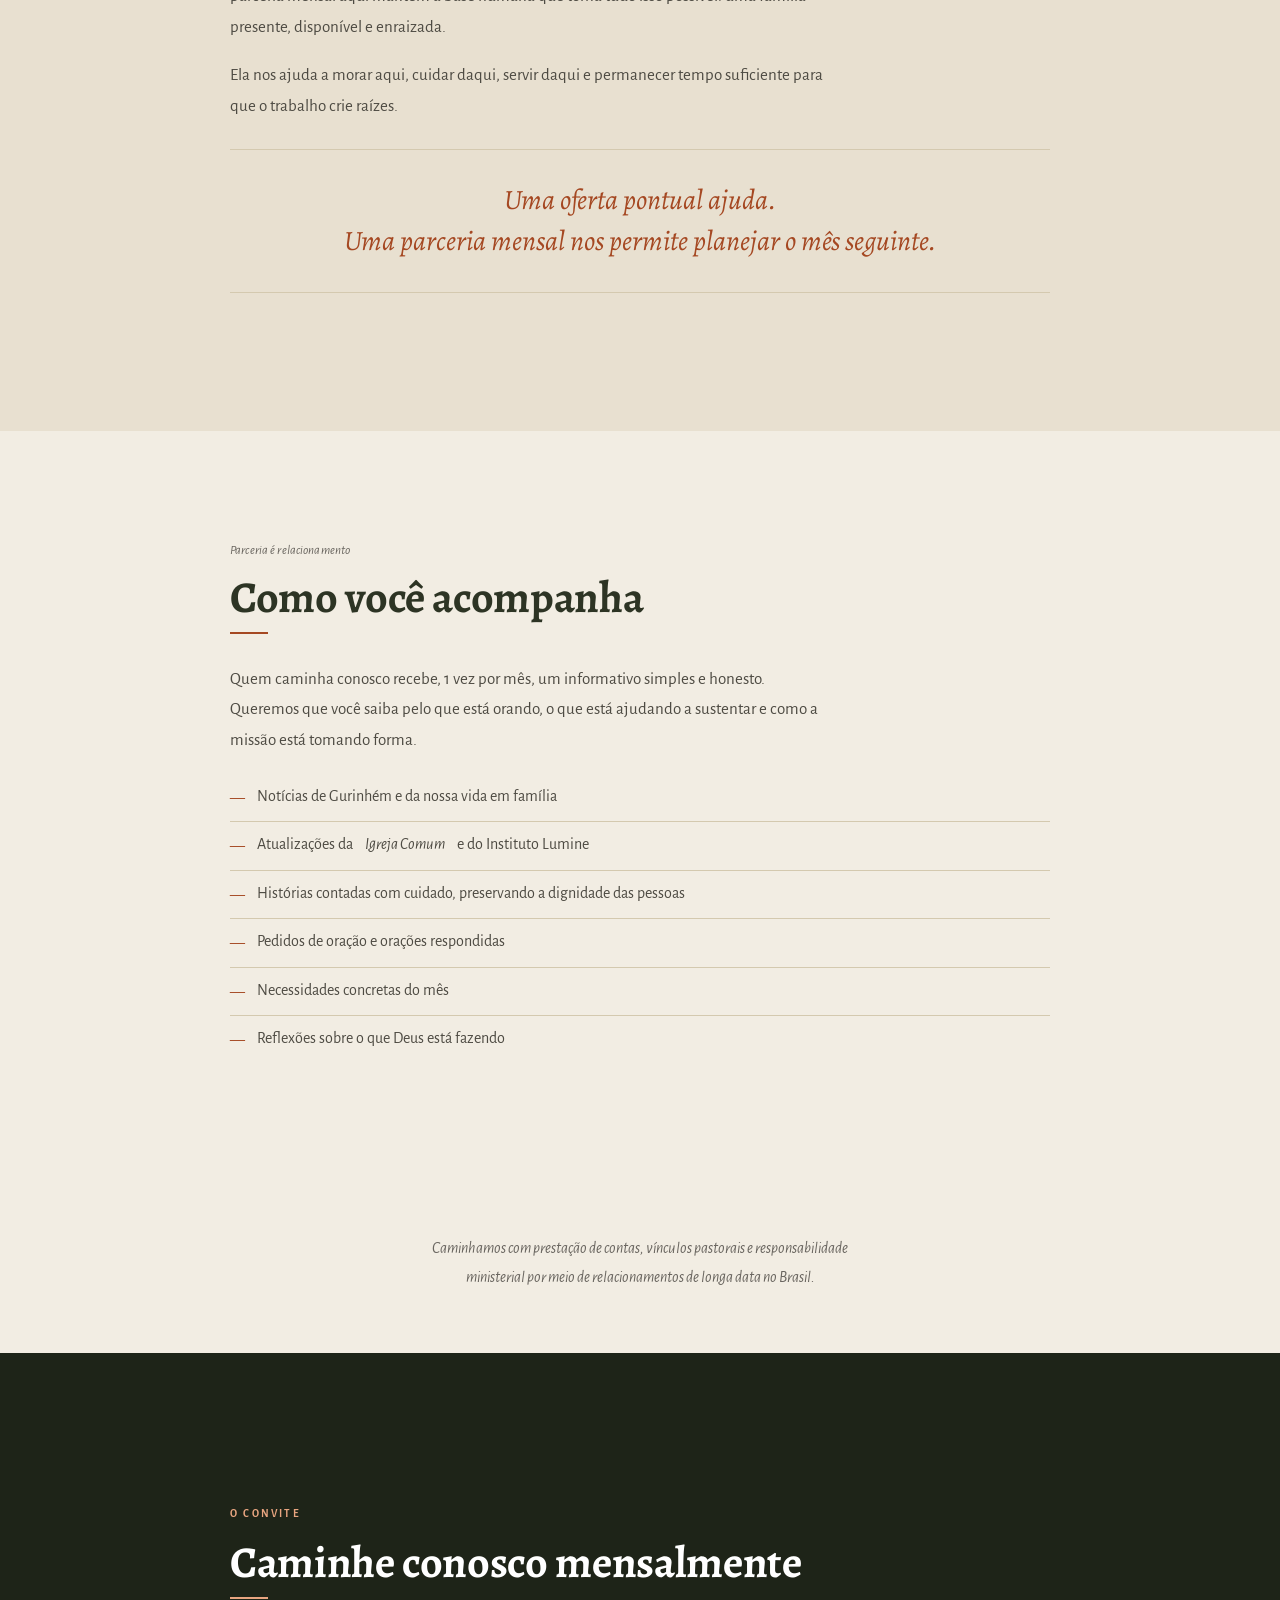
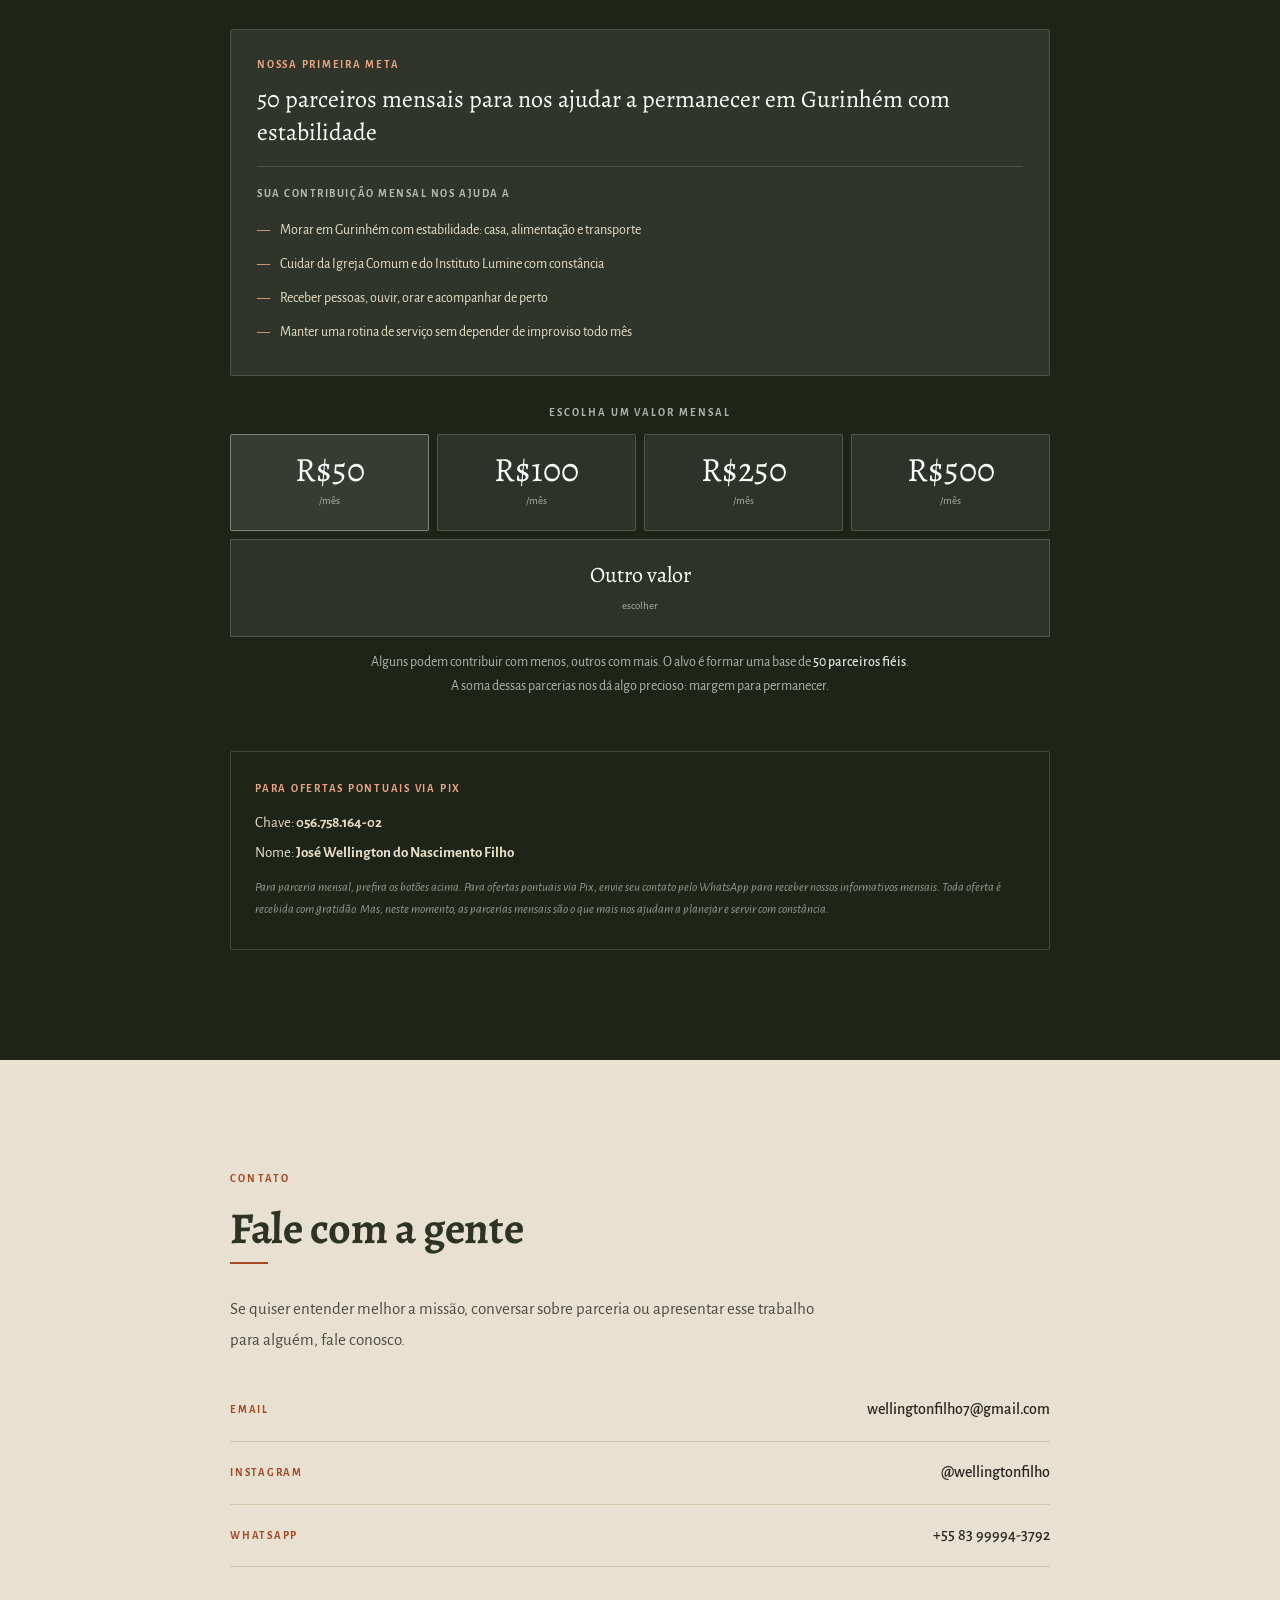
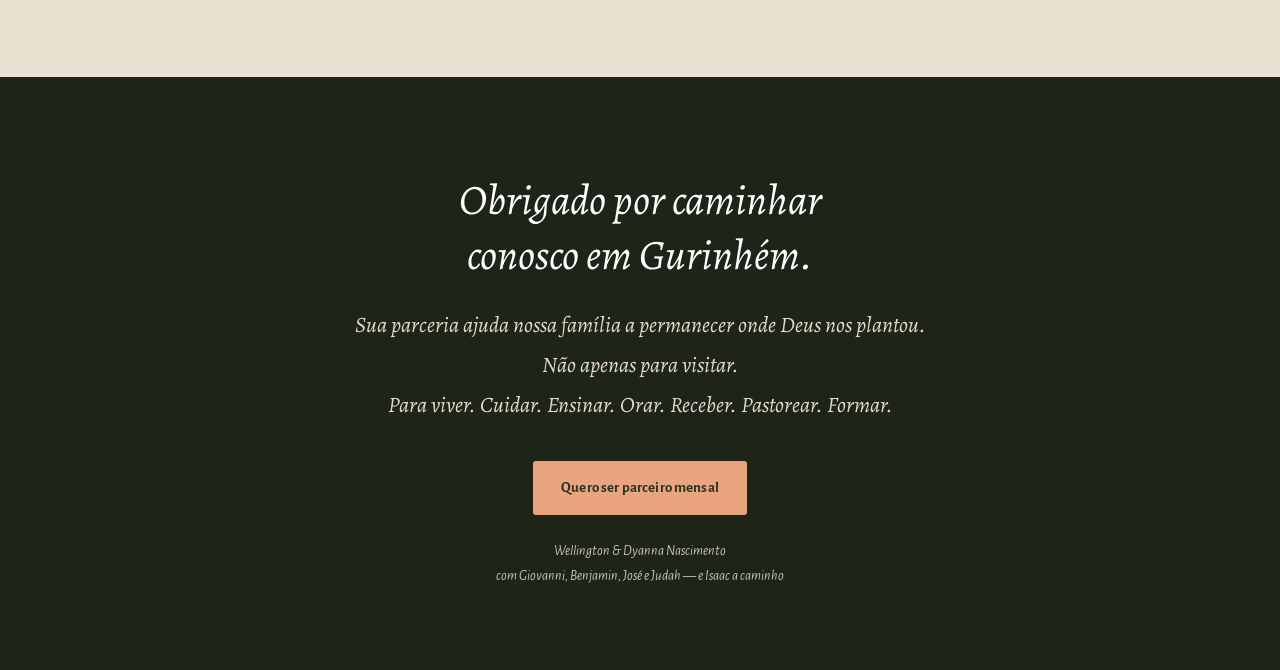
==== commit 095a726e: "Remove trust bar section (15+, 120+, 35 numbers) https://claude.ai/code/session_013xjR9W5r6PyRKnuAzf" ====
--- a/familia-nascimento/index.html
+++ b/familia-nascimento/index.html
@@ -58,13 +58,6 @@
 .hero-foot p { font-size: 11px; color: rgba(255,255,255,.72); letter-spacing: .04em; line-height: 1.75; text-shadow: 0 1px 3px rgba(0,0,0,.5); }
 .hero-foot em { font-style: italic; }
 
-/* TRUST BAR */
-.trust-bar { padding: 40px 0; border-bottom: 1px solid var(--sand); }
-.trust-wrap { display: flex; flex-wrap: wrap; gap: 32px; justify-content: center; }
-.trust-item { display: flex; flex-direction: column; align-items: center; text-align: center; gap: 4px; min-width: 120px; }
-.trust-num { font-family: 'Alegreya', serif; font-weight: 700; font-size: clamp(28px, 6vw, 40px); color: var(--olive); line-height: 1; }
-.trust-desc { font-size: 13px; color: var(--text-light); line-height: 1.4; max-width: 14ch; }
-
 /* SECTIONS */
 section { padding: 88px 0; }
 .bg-sand { background: var(--sand-lt); }
@@ -218,11 +211,7 @@
   .fronts { display: grid; grid-template-columns: 1fr 1fr; gap: clamp(32px, 4vw, 56px); }
   .fronts .front { padding-bottom: 8px; }
 }
-@media (min-width: 480px) and (max-width: 699px) {
-  .trust-wrap { gap: 24px 40px; }
-  .trust-item { min-width: 100px; }
-}
-@media (max-width: 480px) { section { padding: 64px 0; } .wrap { width: min(100% - 44px, var(--content-max)); } .hero-body { width: min(100% - 44px, var(--layout-max)); padding: 54px 0 52px; } .hero-h1 { font-size: clamp(34px, 12vw, 42px); line-height: 1.08; margin-bottom: 16px; max-width: 10.5ch; } .hero-body-text { font-size: 15px; line-height: 1.72; max-width: 34ch; } .hero-tag { margin: 20px 0 28px; line-height: 1.5; } .hero-ctas { gap: 10px; } .btn-primary, .btn-ghost { padding: 14px 18px; font-size: 14px; } .hero-foot { width: min(100% - 44px, var(--layout-max)); padding: 20px 0; } .port-wrap, .img-break { width: min(100% - 44px, var(--layout-max)); } .editorial-block { width: min(100% - 44px, var(--layout-max)); } .editorial-block .img-break, .editorial-block .port-wrap { width: 100%; } .editorial-copy { padding-top: 36px; } .trust-wrap { gap: 20px; } .trust-item { min-width: 90px; } }
+@media (max-width: 480px) { section { padding: 64px 0; } .wrap { width: min(100% - 44px, var(--content-max)); } .hero-body { width: min(100% - 44px, var(--layout-max)); padding: 54px 0 52px; } .hero-h1 { font-size: clamp(34px, 12vw, 42px); line-height: 1.08; margin-bottom: 16px; max-width: 10.5ch; } .hero-body-text { font-size: 15px; line-height: 1.72; max-width: 34ch; } .hero-tag { margin: 20px 0 28px; line-height: 1.5; } .hero-ctas { gap: 10px; } .btn-primary, .btn-ghost { padding: 14px 18px; font-size: 14px; } .hero-foot { width: min(100% - 44px, var(--layout-max)); padding: 20px 0; } .port-wrap, .img-break { width: min(100% - 44px, var(--layout-max)); } .editorial-block { width: min(100% - 44px, var(--layout-max)); } .editorial-block .img-break, .editorial-block .port-wrap { width: 100%; } .editorial-copy { padding-top: 36px; } }
 </style>
 </head>
 <body>
@@ -250,23 +239,6 @@
 </header>
 
 <main id="conteudo">
-
-<section class="trust-bar fade-in" aria-label="Contexto da missão">
-  <div class="wrap trust-wrap">
-    <div class="trust-item">
-      <span class="trust-num">15+</span>
-      <span class="trust-desc">anos de ministério pastoral</span>
-    </div>
-    <div class="trust-item">
-      <span class="trust-num">120+</span>
-      <span class="trust-desc">viagens a Gurinhém antes de nos mudarmos</span>
-    </div>
-    <div class="trust-item">
-      <span class="trust-num">35</span>
-      <span class="trust-desc">pessoas caminhando conosco na Igreja Comum</span>
-    </div>
-  </div>
-</section>
 
 <section class="editorial-block fade-in">
   <div class="editorial-media">
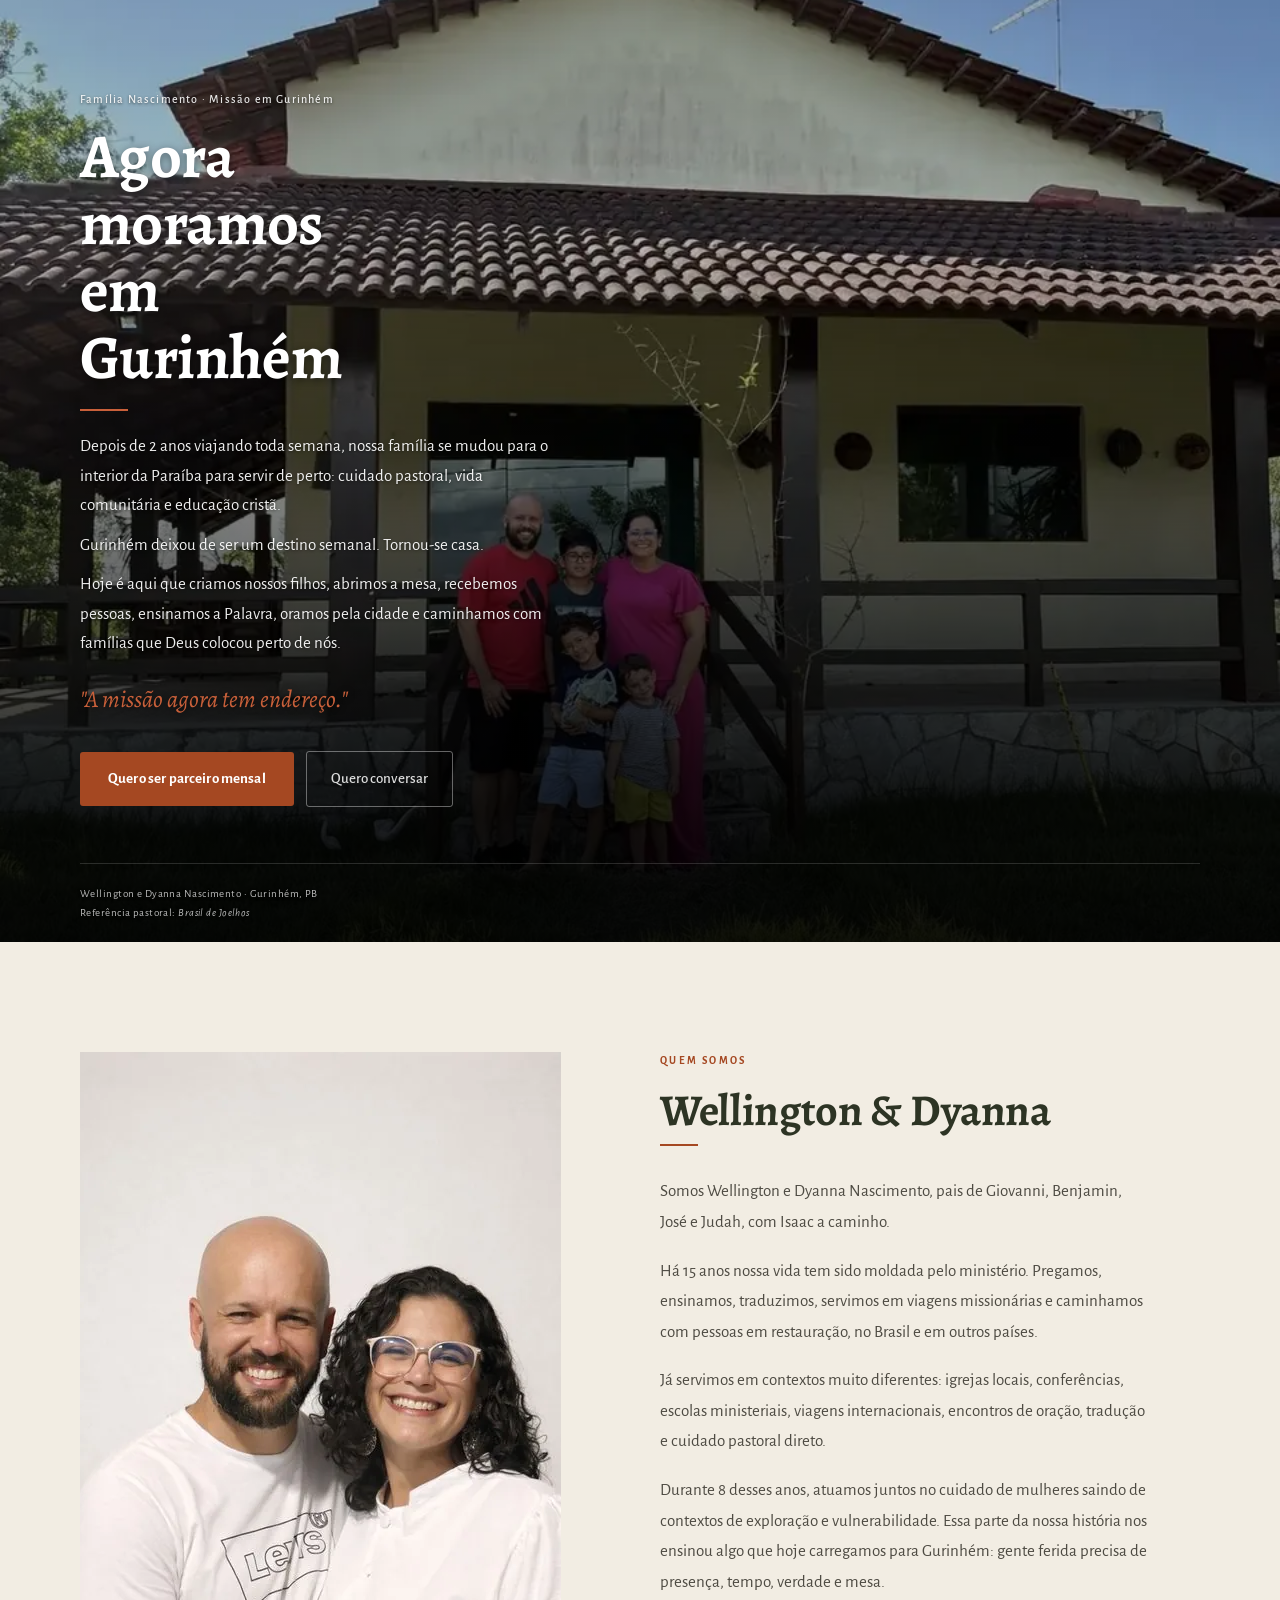
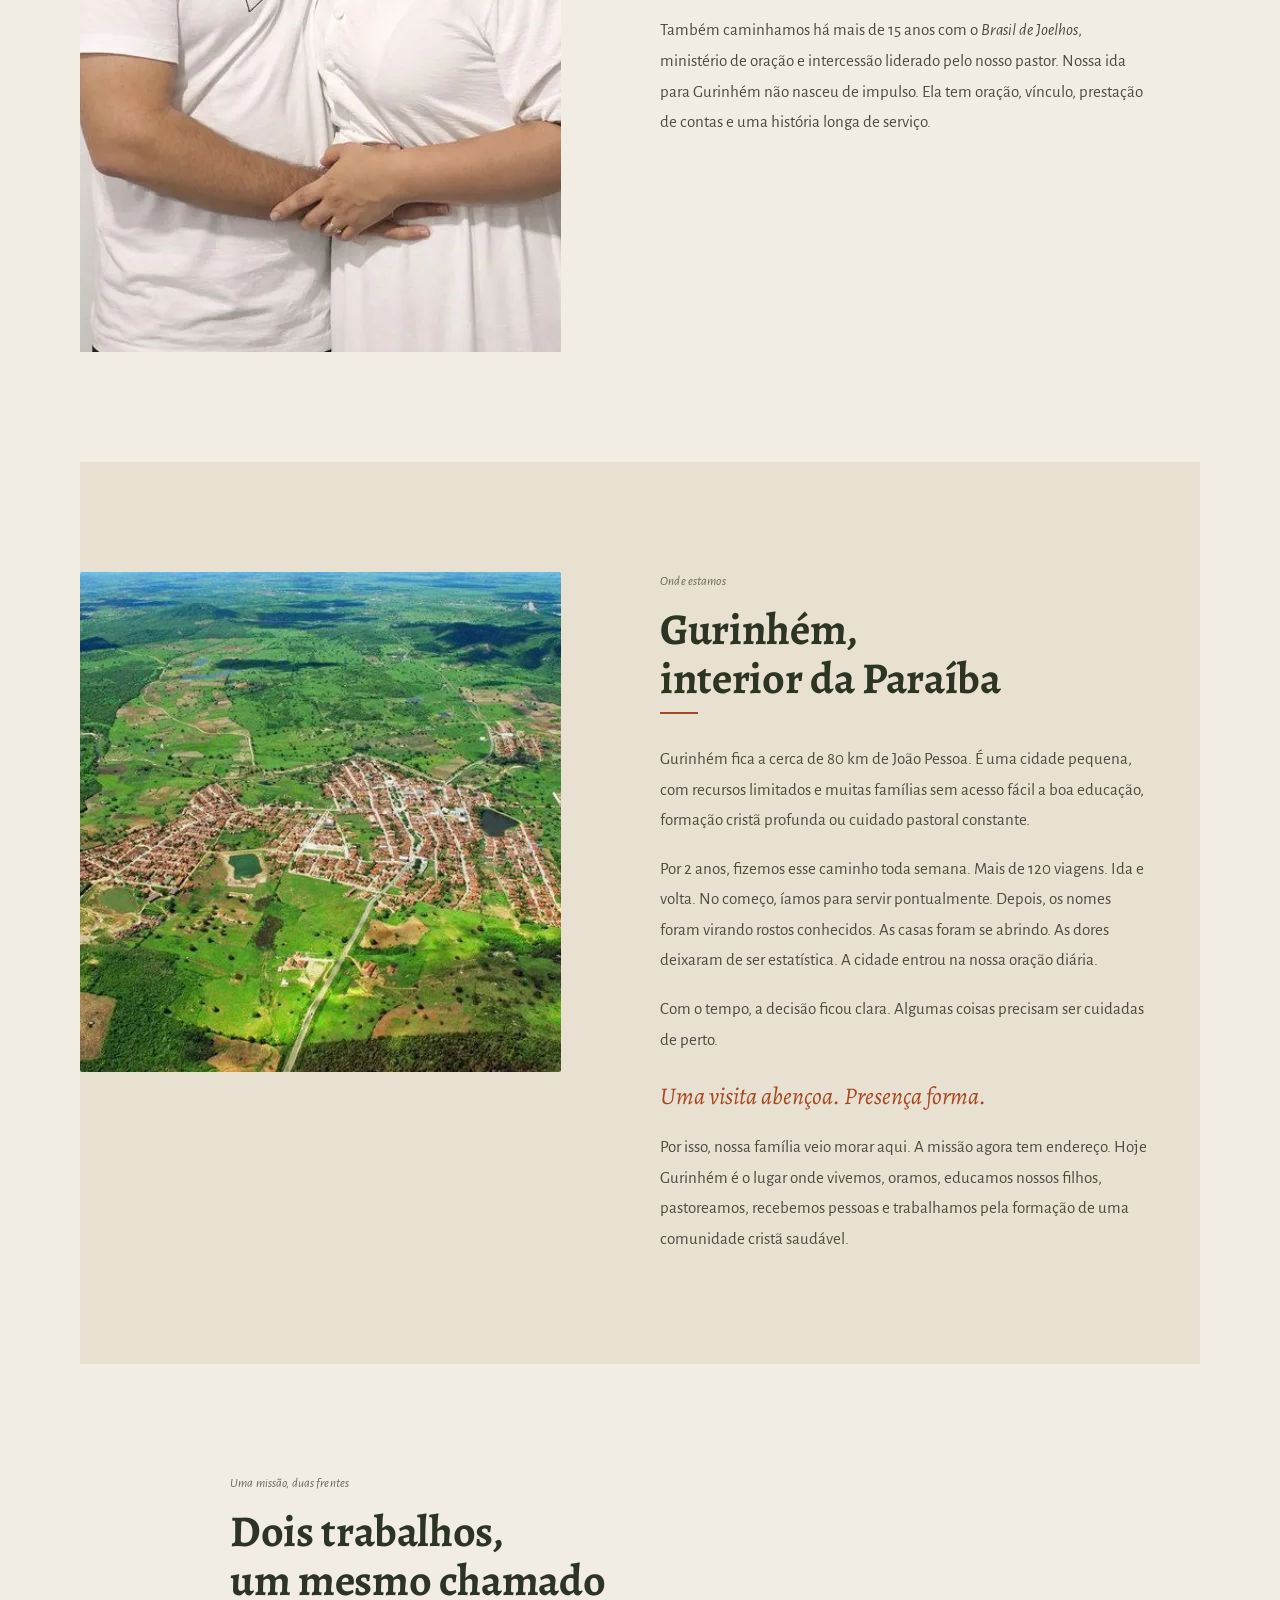
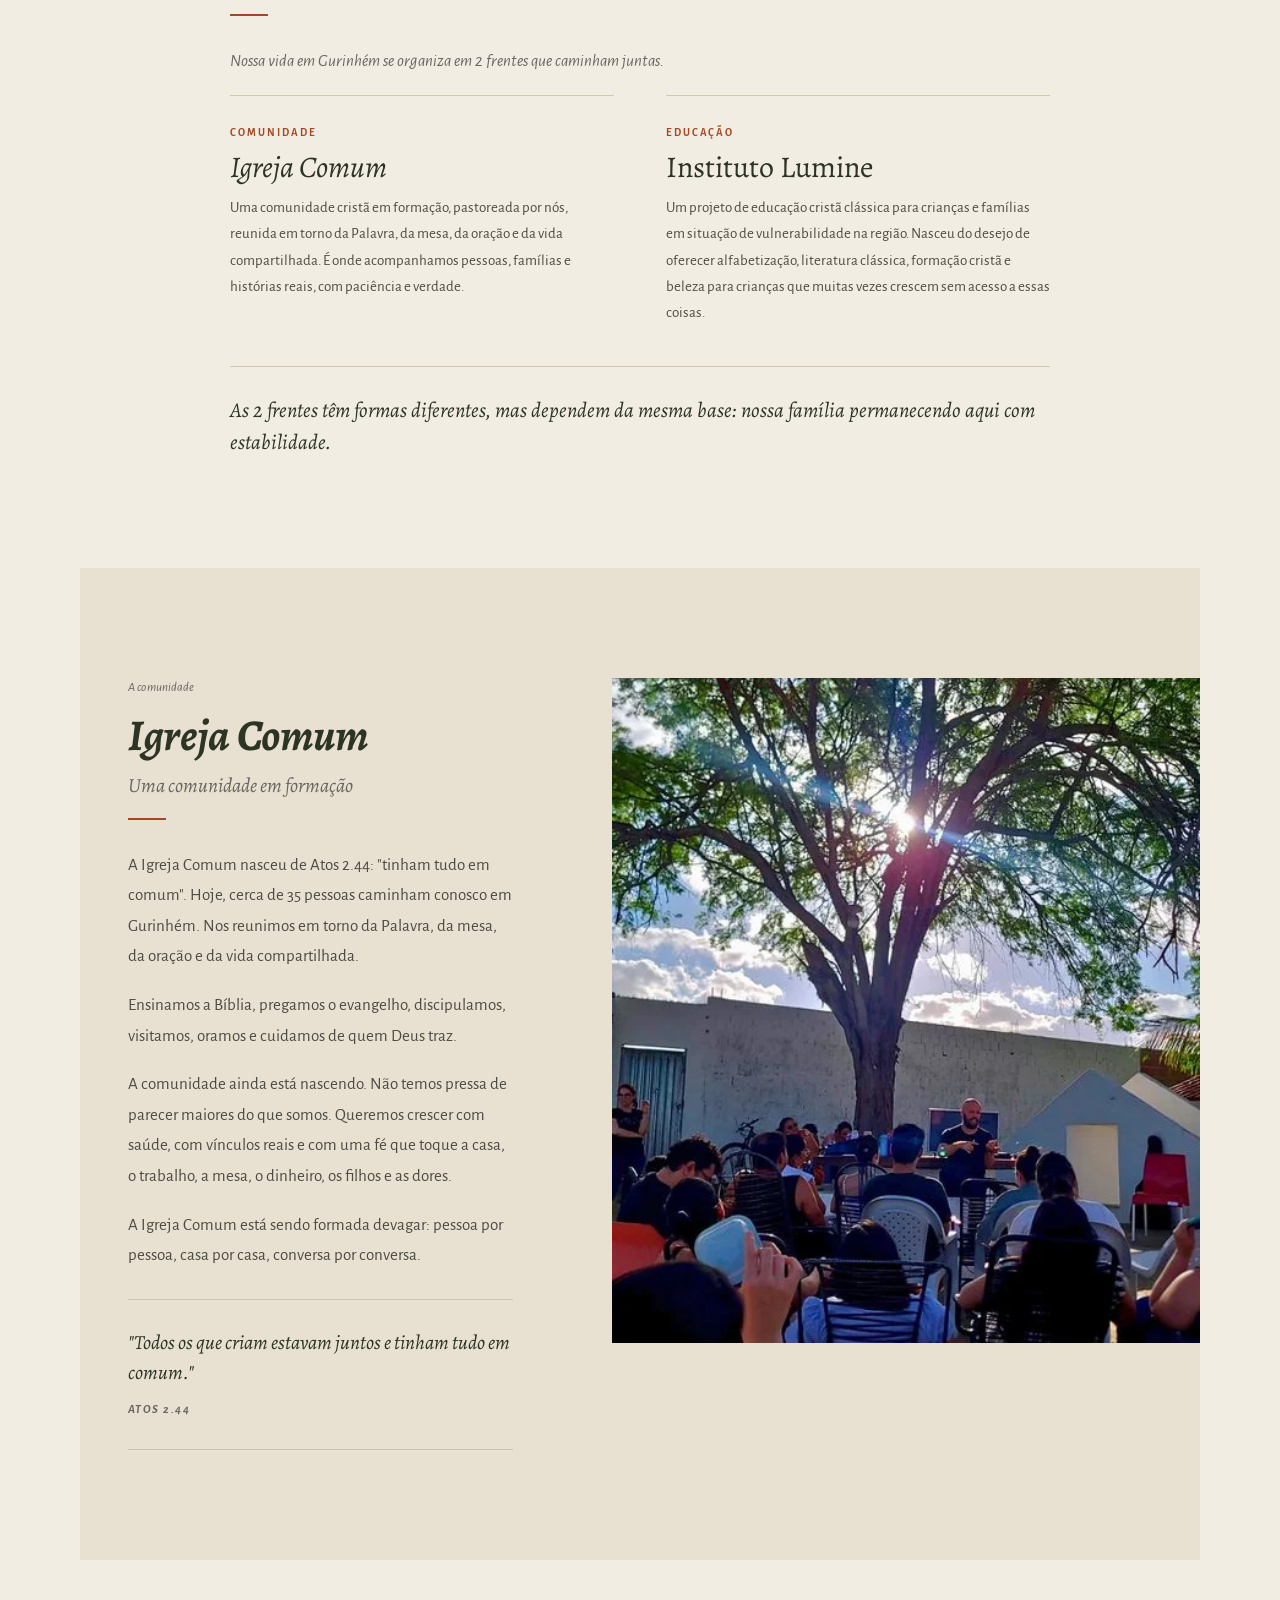
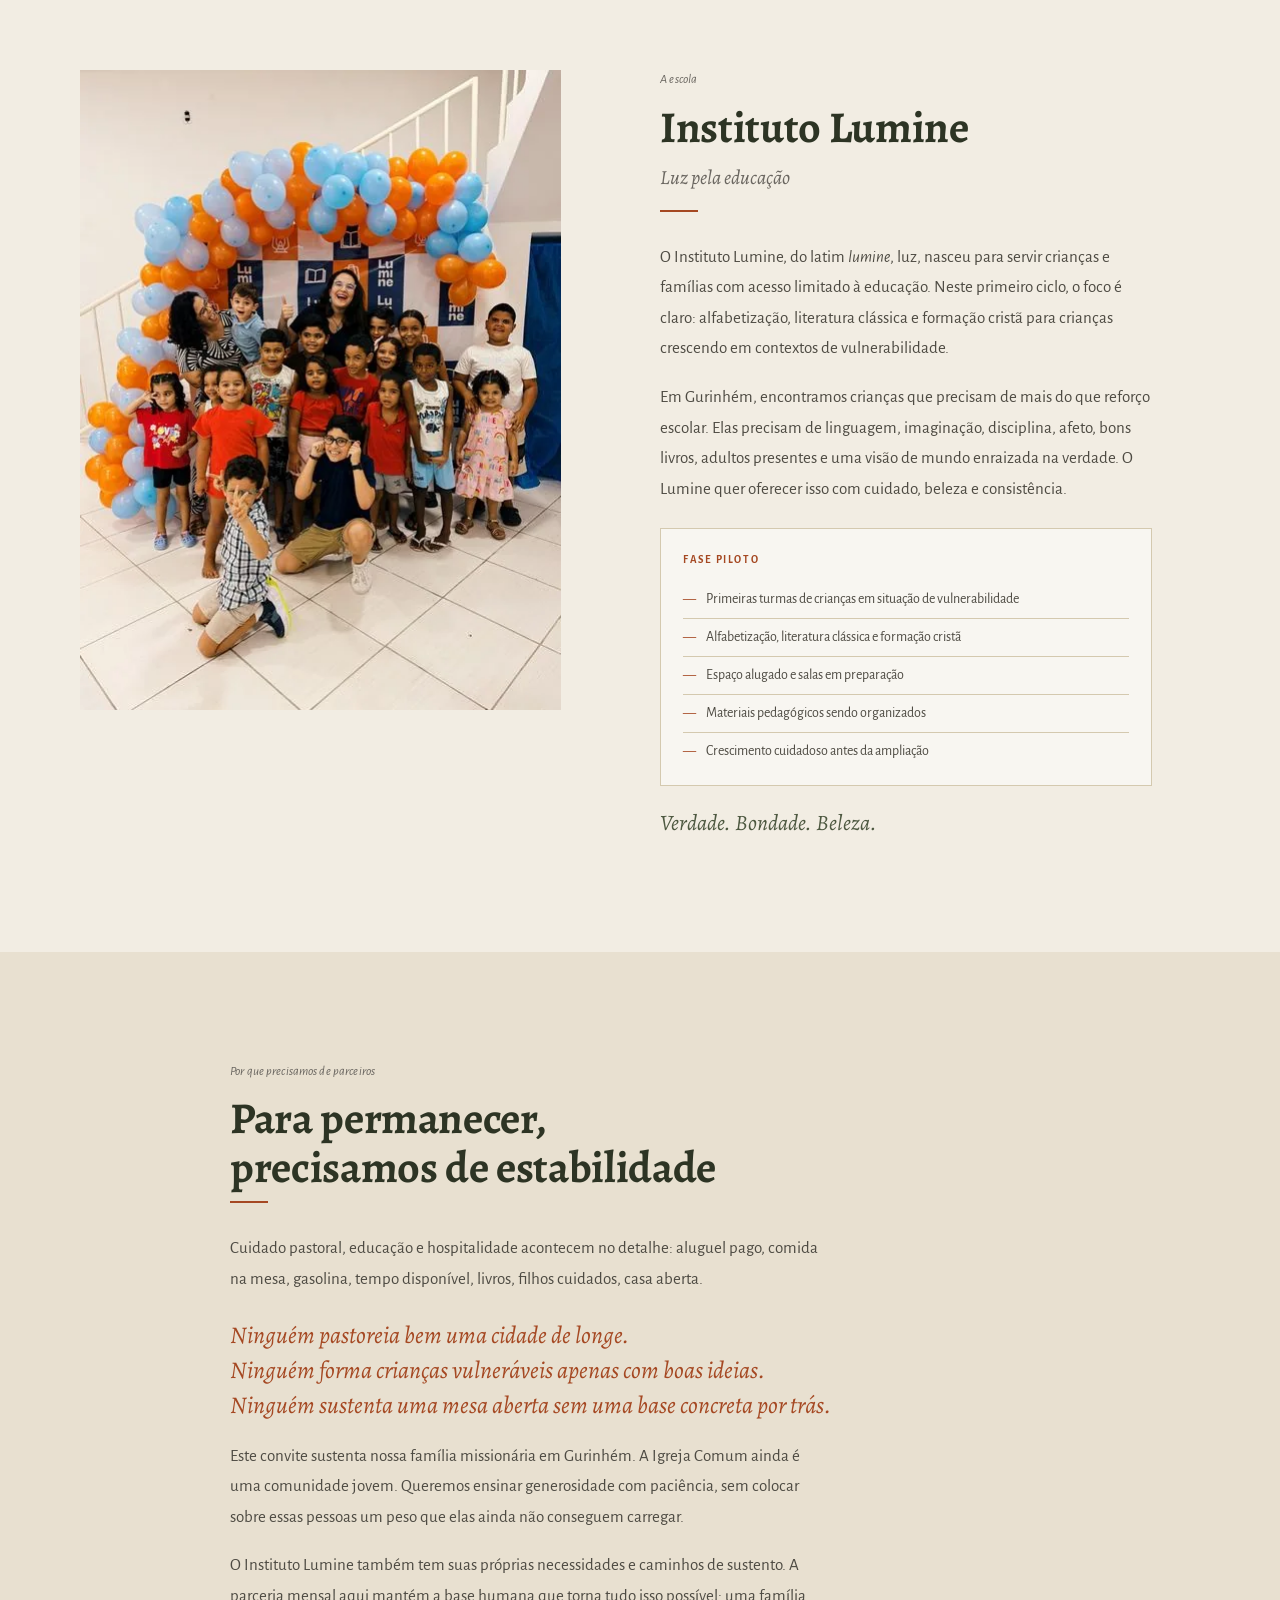
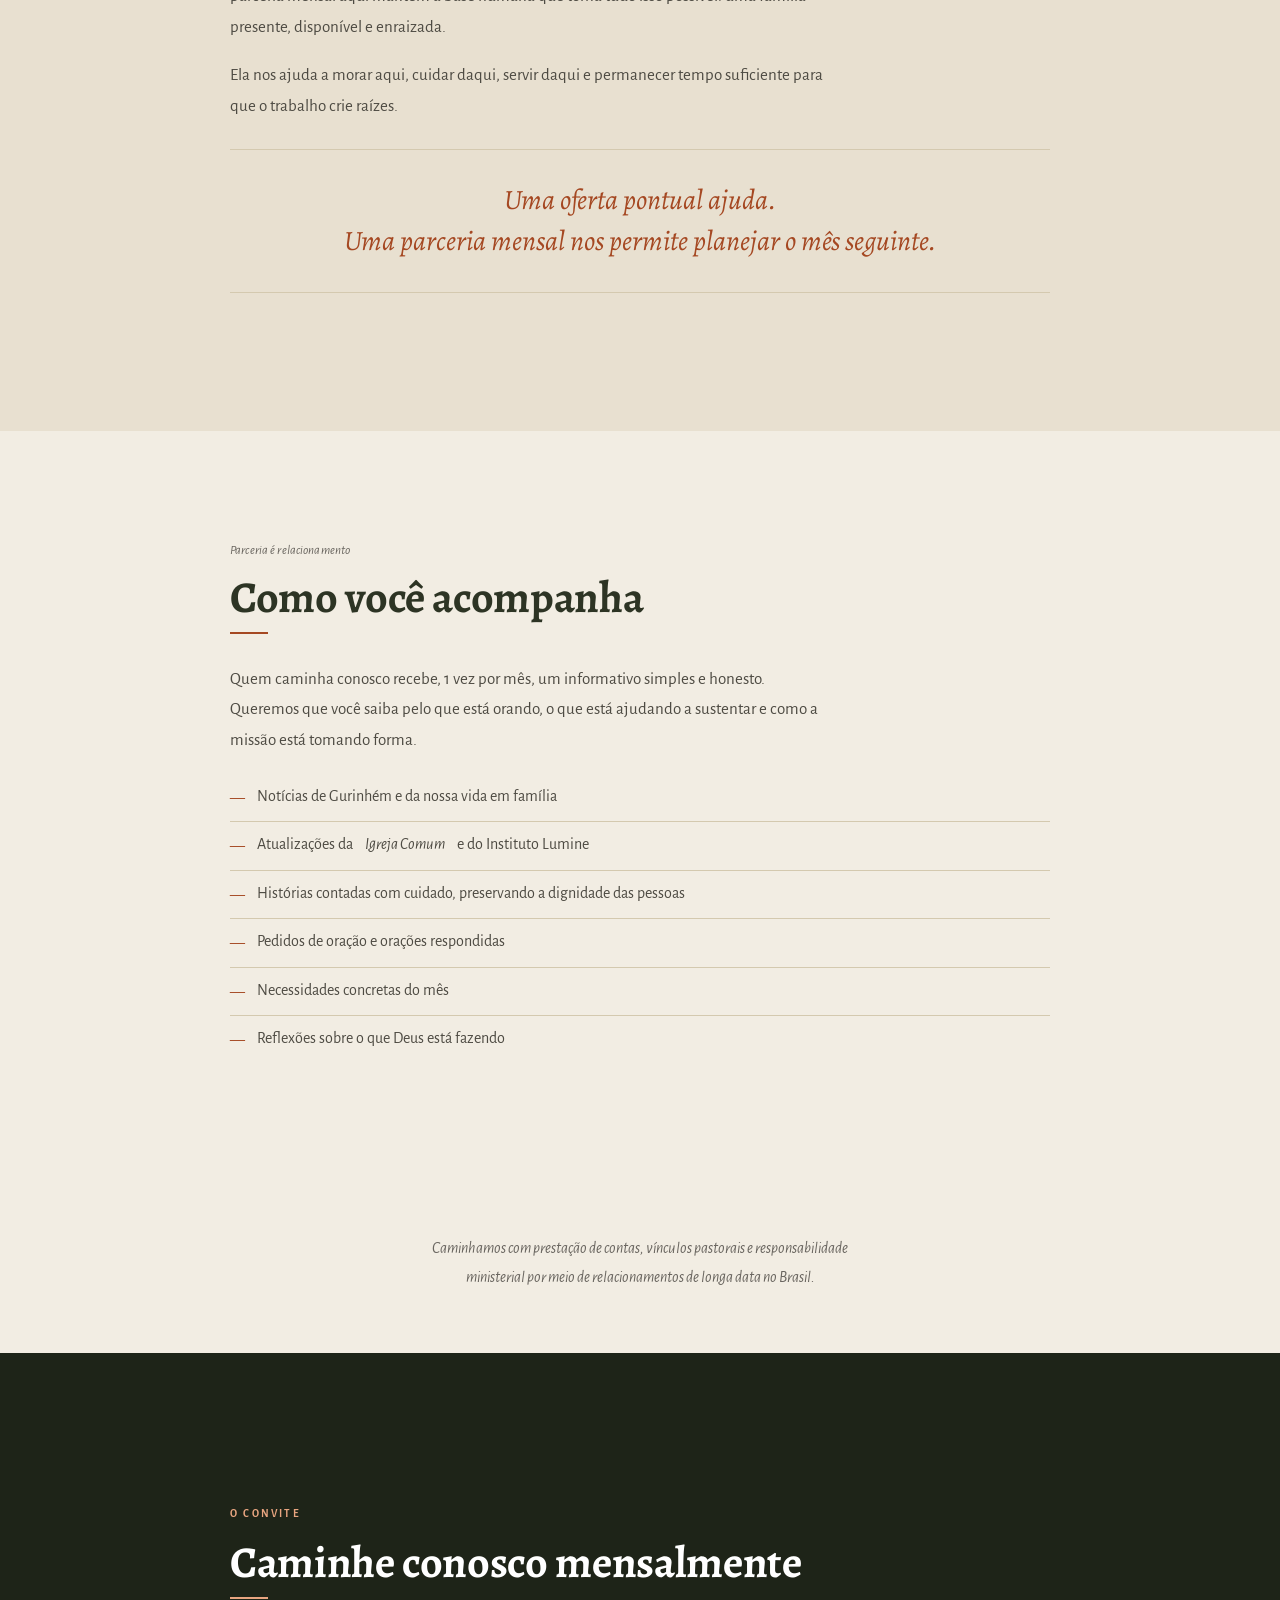
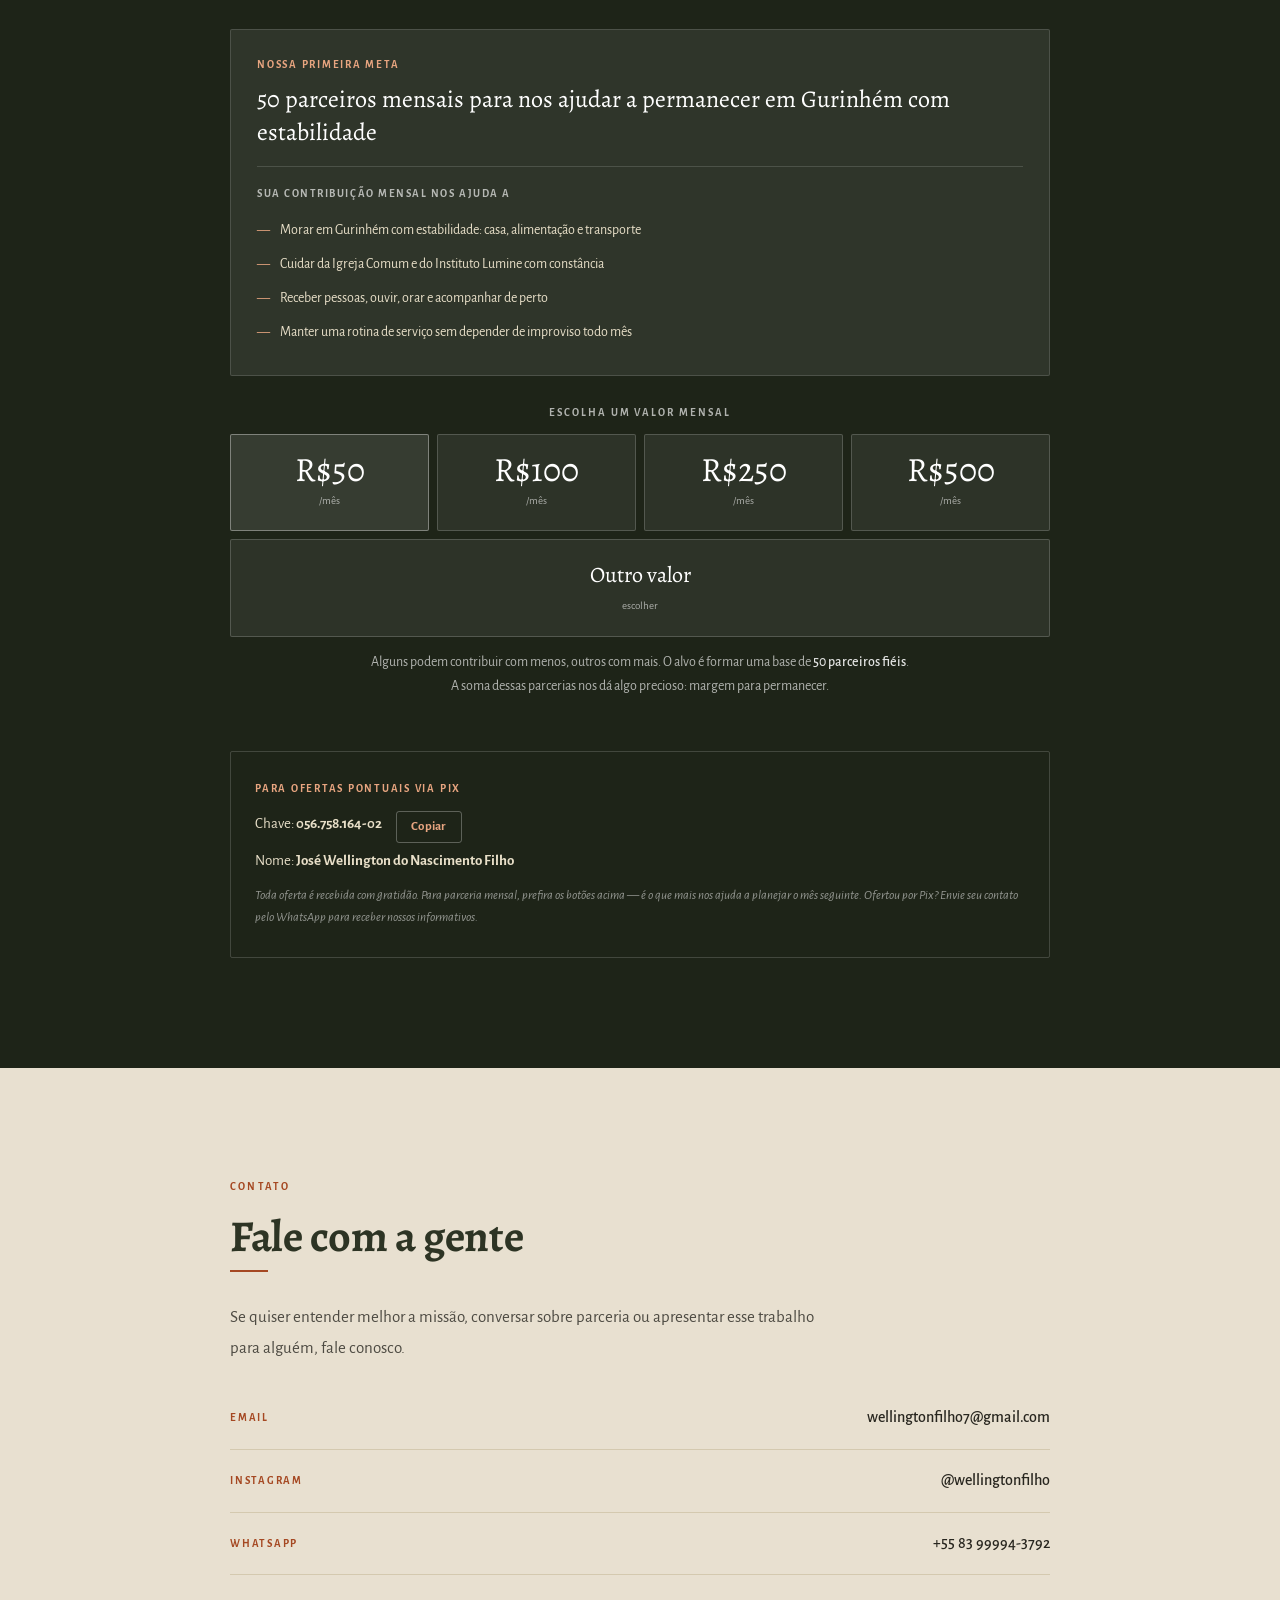
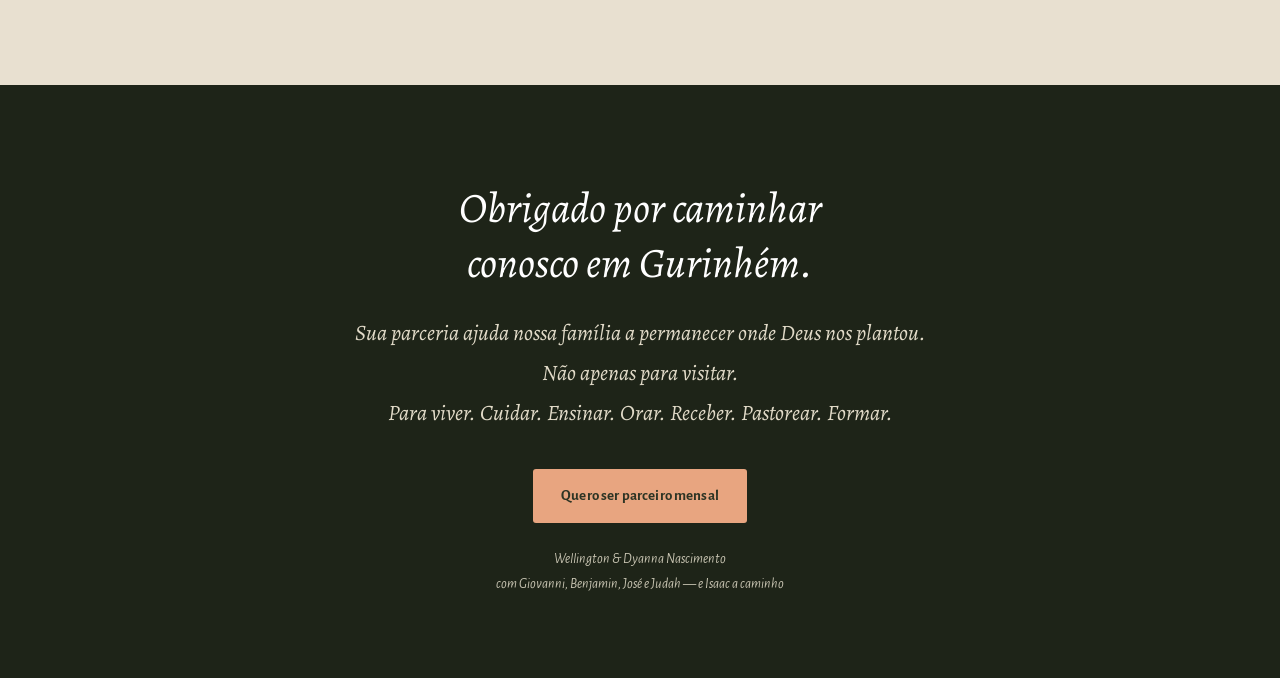
==== commit e4ac3923: "Correções de QA pré-lançamento na landing e página de obrigado - Fallback do formulário Typeform (li" ====
--- a/familia-nascimento/index.html
+++ b/familia-nascimento/index.html
@@ -5,6 +5,8 @@
   <meta name="viewport" content="width=device-width, initial-scale=1.0">
   <title>Família Nascimento — Missão em Gurinhém</title>
   <meta name="description" content="Uma família cristã enraizada em Gurinhém, Paraíba. Cuidado pastoral, vida comunitária e educação cristã. Torne-se um parceiro mensal.">
+  <meta name="theme-color" content="#1E2418">
+  <link rel="icon" href="data:image/svg+xml,%3Csvg xmlns='http://www.w3.org/2000/svg' viewBox='0 0 32 32'%3E%3Crect width='32' height='32' rx='7' fill='%231E2418'/%3E%3Ccircle cx='16' cy='16' r='7' fill='%23A54822'/%3E%3C/svg%3E">
   <meta property="og:type" content="website">
   <meta property="og:title" content="Família Nascimento — Missão em Gurinhém">
   <meta property="og:description" content="Wellington e Dyanna Nascimento deixaram a cidade para servir de perto no interior da Paraíba. Cuidado pastoral, Igreja Comum e Instituto Lumine. Torne-se um parceiro mensal.">
@@ -23,7 +25,8 @@
 html { scroll-behavior: smooth; }
 .skip-link { position: absolute; top: -100%; left: 16px; background: var(--olive); color: #fff; padding: 10px 18px; font-size: 14px; font-weight: 600; text-decoration: none; border-radius: 3px; z-index: 200; transition: top .2s; }
 .skip-link:focus { top: 16px; }
-*:focus-visible { outline: 2px solid var(--terra-pale); outline-offset: 3px; }
+*:focus-visible { outline: 2px solid var(--terracotta); outline-offset: 3px; }
+.hero *:focus-visible, .bg-olive *:focus-visible { outline-color: var(--terra-pale); }
 :root {
   --cream: #F2EDE3; --sand: #D4C9AF; --sand-lt: #E8E0D0;
   --olive: #2D3424; --olive-mid: #4D5840; --olive-deep: #1E2418;
@@ -154,6 +157,10 @@
 .pix-line { font-size: 15px; color: var(--on-olive); margin-bottom: 6px; }
 .pix-line strong { font-weight: 600; }
 .pix-note { font-size: 13px; color: rgba(255,255,255,.52); margin-top: 12px; line-height: 1.7; font-style: italic; }
+.pix-key-row { display: flex; align-items: center; gap: 14px; flex-wrap: wrap; margin-bottom: 6px; }
+.pix-copy { background: transparent; border: 1px solid rgba(255,255,255,.28); color: var(--terra-pale); font-family: inherit; font-size: 13px; font-weight: 600; padding: 7px 14px; border-radius: 3px; cursor: pointer; letter-spacing: .02em; transition: background .2s, border-color .2s, color .2s; }
+.pix-copy:hover { background: rgba(255,255,255,.08); border-color: rgba(255,255,255,.5); }
+.pix-copy.copied { color: #fff; border-color: var(--terra-pale); }
 
 /* LISTS */
 .body-list { list-style: none; margin: 4px 0 0; }
@@ -181,15 +188,15 @@
 .ac-quote { font-size: 16px; line-height: 1.85; color: var(--text-light); text-align: center; max-width: 520px; margin: 0 auto; padding: 0 28px; font-style: italic; }
 
 /* FLOAT */
-.float-cta { position: fixed; bottom: max(20px, env(safe-area-inset-bottom)); right: max(20px, env(safe-area-inset-right)); z-index: 100; background: var(--terracotta); color: #fff; font-size: 14px; font-weight: 600; padding: 15px 24px; text-decoration: none; border-radius: 999px; box-shadow: 0 6px 24px rgba(0,0,0,.25); opacity: 0; pointer-events: none; transform: translateY(16px); transition: opacity .35s, transform .35s; }
-.float-cta.show { opacity: 1; pointer-events: auto; transform: translateY(0); }
-.float-cta.hide { opacity: 0; pointer-events: none; }
+.float-cta { position: fixed; bottom: max(20px, env(safe-area-inset-bottom)); right: max(20px, env(safe-area-inset-right)); z-index: 100; background: var(--terracotta); color: #fff; font-size: 14px; font-weight: 600; padding: 15px 24px; text-decoration: none; border-radius: 999px; box-shadow: 0 6px 24px rgba(0,0,0,.25); opacity: 0; visibility: hidden; pointer-events: none; transform: translateY(16px); transition: opacity .35s, transform .35s, visibility .35s; }
+.float-cta.show { opacity: 1; visibility: visible; pointer-events: auto; transform: translateY(0); }
+.float-cta.hide { opacity: 0; visibility: hidden; pointer-events: none; }
 
 /* ANIM */
 .fade-in { transition: opacity .9s ease, transform .9s ease; }
 .fade-in.will-animate { opacity: 0; transform: translateY(28px); }
 .fade-in.will-animate.visible { opacity: 1; transform: none; }
-@media (prefers-reduced-motion: reduce) { .fade-in { transition: none; } .float-cta { transition: none; } }
+@media (prefers-reduced-motion: reduce) { html { scroll-behavior: auto; } .fade-in { transition: none; } .float-cta { transition: none; } }
 
 
 @media (min-width: 1024px) {
@@ -212,6 +219,10 @@
   .fronts .front { padding-bottom: 8px; }
 }
 @media (max-width: 480px) { section { padding: 64px 0; } .wrap { width: min(100% - 44px, var(--content-max)); } .hero-body { width: min(100% - 44px, var(--layout-max)); padding: 54px 0 52px; } .hero-h1 { font-size: clamp(34px, 12vw, 42px); line-height: 1.08; margin-bottom: 16px; max-width: 10.5ch; } .hero-body-text { font-size: 15px; line-height: 1.72; max-width: 34ch; } .hero-tag { margin: 20px 0 28px; line-height: 1.5; } .hero-ctas { gap: 10px; } .btn-primary, .btn-ghost { padding: 14px 18px; font-size: 14px; } .hero-foot { width: min(100% - 44px, var(--layout-max)); padding: 20px 0; } .port-wrap, .img-break { width: min(100% - 44px, var(--layout-max)); } .editorial-block { width: min(100% - 44px, var(--layout-max)); } .editorial-block .img-break, .editorial-block .port-wrap { width: 100%; } .editorial-copy { padding-top: 36px; } }
+@media (max-width: 480px) {
+  .contact-list li { flex-direction: column; align-items: flex-start; gap: 5px; }
+  .contact-list a { text-align: left; word-break: break-word; }
+}
 </style>
 </head>
 <body>
@@ -252,7 +263,8 @@
     <h2 class="sec-title">Wellington &amp; Dyanna</h2>
     <div class="rule"></div>
     <p class="body">Somos Wellington e Dyanna Nascimento, pais de Giovanni, Benjamin, José e Judah, com Isaac a caminho.</p>
-    <p class="body">Há 15 anos nossa vida tem sido moldada pelo ministério. Pregamos, ensinamos, traduzimos, servimos em viagens missionárias e caminhamos com pessoas em restauração, no Brasil e em outros países. Já servimos em contextos muito diferentes: igrejas locais, conferências, escolas ministeriais, viagens internacionais, encontros de oração, tradução e cuidado pastoral direto.</p>
+    <p class="body">Há 15 anos nossa vida tem sido moldada pelo ministério. Pregamos, ensinamos, traduzimos, servimos em viagens missionárias e caminhamos com pessoas em restauração, no Brasil e em outros países.</p>
+    <p class="body">Já servimos em contextos muito diferentes: igrejas locais, conferências, escolas ministeriais, viagens internacionais, encontros de oração, tradução e cuidado pastoral direto.</p>
     <p class="body">Durante 8 desses anos, atuamos juntos no cuidado de mulheres saindo de contextos de exploração e vulnerabilidade. Essa parte da nossa história nos ensinou algo que hoje carregamos para Gurinhém: gente ferida precisa de presença, tempo, verdade e mesa.</p>
     <p class="body">Também caminhamos há mais de 15 anos com o <em>Brasil de Joelhos</em>, ministério de oração e intercessão liderado pelo nosso pastor. Nossa ida para Gurinhém não nasceu de impulso. Ela tem oração, vínculo, prestação de contas e uma história longa de serviço.</p>
   </div>
@@ -414,9 +426,12 @@
     <p class="partner-note">Alguns podem contribuir com menos, outros com mais. O alvo é formar uma base de <strong>50 parceiros fiéis</strong>.<br>A soma dessas parcerias nos dá algo precioso: margem para permanecer.</p>
     <div class="pix">
       <p class="pix-lbl">Para ofertas pontuais via Pix</p>
-      <p class="pix-line">Chave: <strong>056.758.164-02</strong></p>
+      <div class="pix-key-row">
+        <span class="pix-line">Chave: <strong id="pixKey">056.758.164-02</strong></span>
+        <button type="button" class="pix-copy" id="pixCopy" aria-label="Copiar chave Pix">Copiar</button>
+      </div>
       <p class="pix-line">Nome: <strong>José Wellington do Nascimento Filho</strong></p>
-      <p class="pix-note">Para parceria mensal, prefira os botões acima. Para ofertas pontuais via Pix, envie seu contato pelo WhatsApp para receber nossos informativos mensais. Toda oferta é recebida com gratidão. Mas, neste momento, as parcerias mensais são o que mais nos ajudam a planejar e servir com constância.</p>
+      <p class="pix-note">Toda oferta é recebida com gratidão. Para parceria mensal, prefira os botões acima — é o que mais nos ajuda a planejar o mês seguinte. Ofertou por Pix? Envie seu contato pelo WhatsApp para receber nossos informativos.</p>
     </div>
   </div>
 </section>
@@ -478,6 +493,25 @@
   window.addEventListener('scroll', tick, {passive: true});
   window.addEventListener('resize', tick);
   tick();
+
+  const pixCopy = document.getElementById('pixCopy');
+  if (pixCopy) {
+    pixCopy.addEventListener('click', async () => {
+      const key = document.getElementById('pixKey').textContent.trim();
+      try {
+        await navigator.clipboard.writeText(key);
+      } catch (e) {
+        const t = document.createElement('textarea');
+        t.value = key; t.setAttribute('readonly', ''); t.style.position = 'absolute'; t.style.left = '-9999px';
+        document.body.appendChild(t); t.select();
+        try { document.execCommand('copy'); } catch (_) {}
+        document.body.removeChild(t);
+      }
+      pixCopy.textContent = 'Copiado ✓';
+      pixCopy.classList.add('copied');
+      setTimeout(() => { pixCopy.textContent = 'Copiar'; pixCopy.classList.remove('copied'); }, 2000);
+    });
+  }
 </script>
 </body>
 </html>
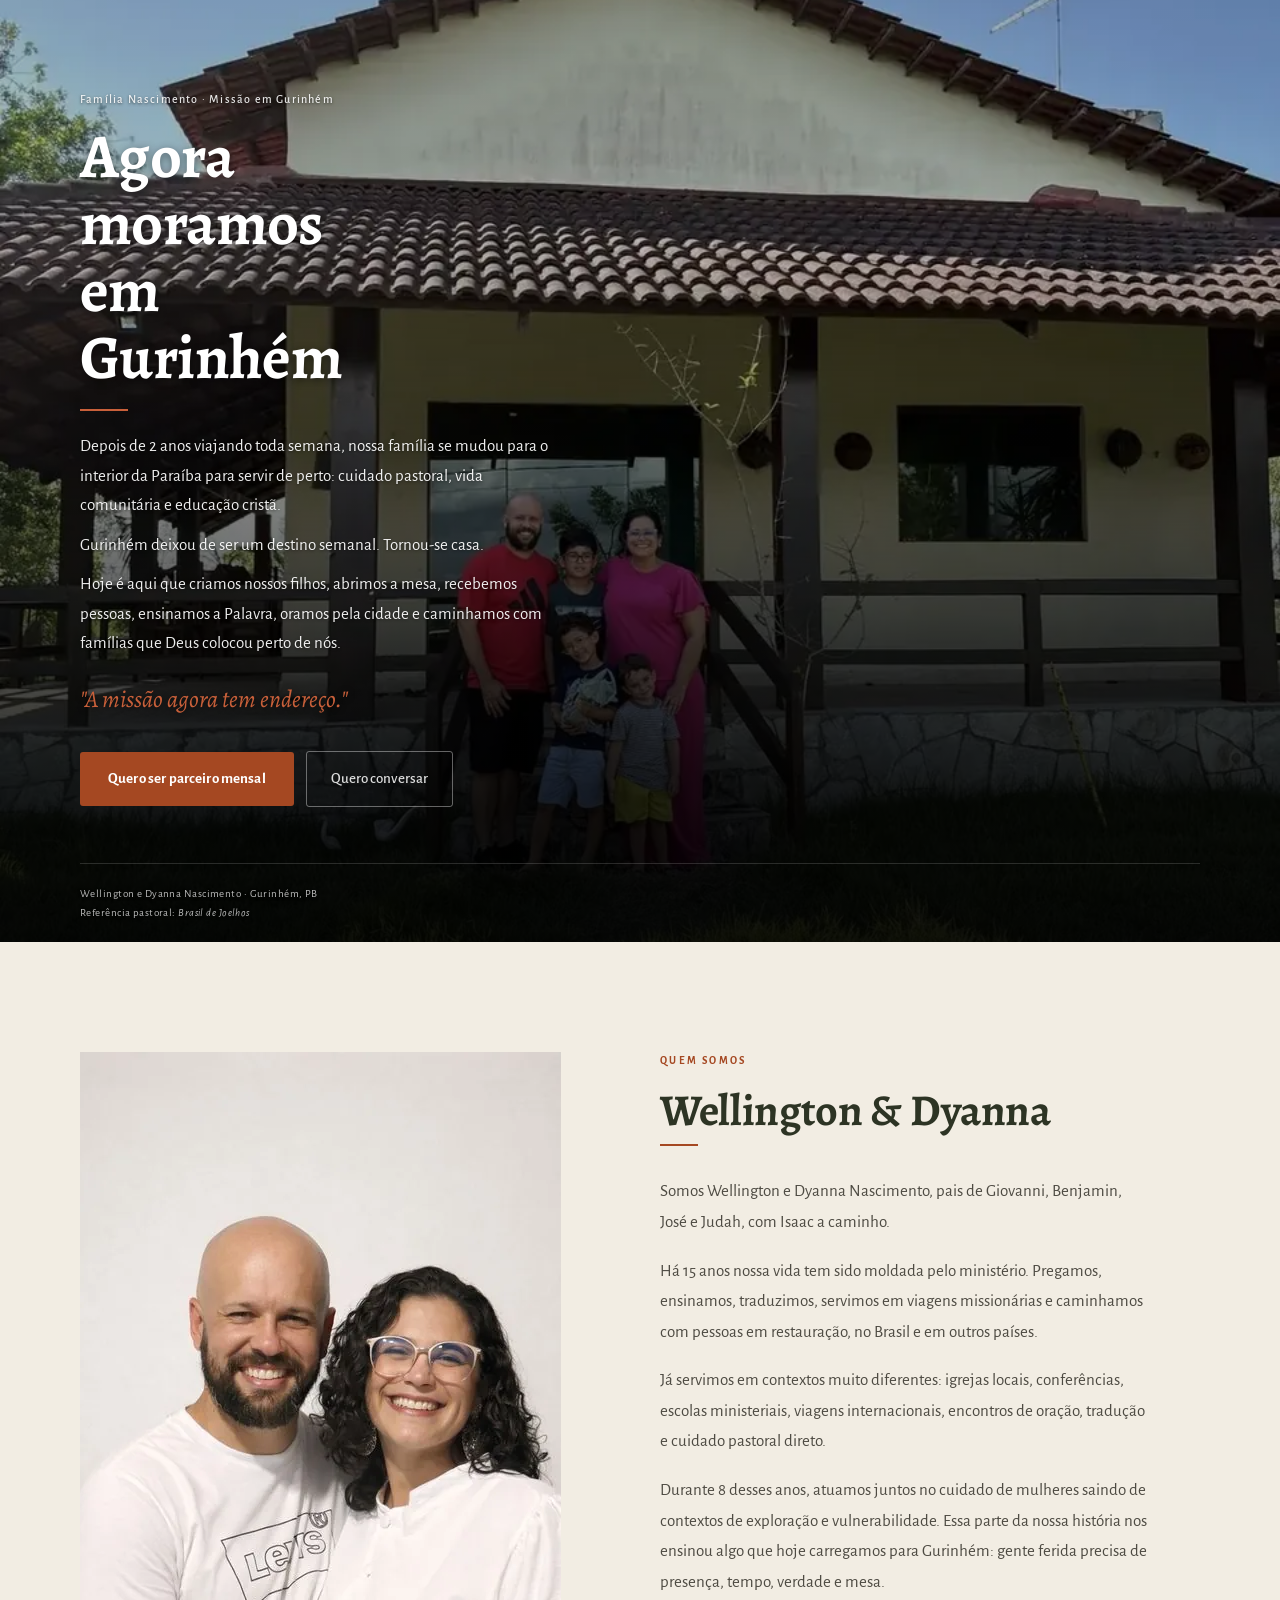
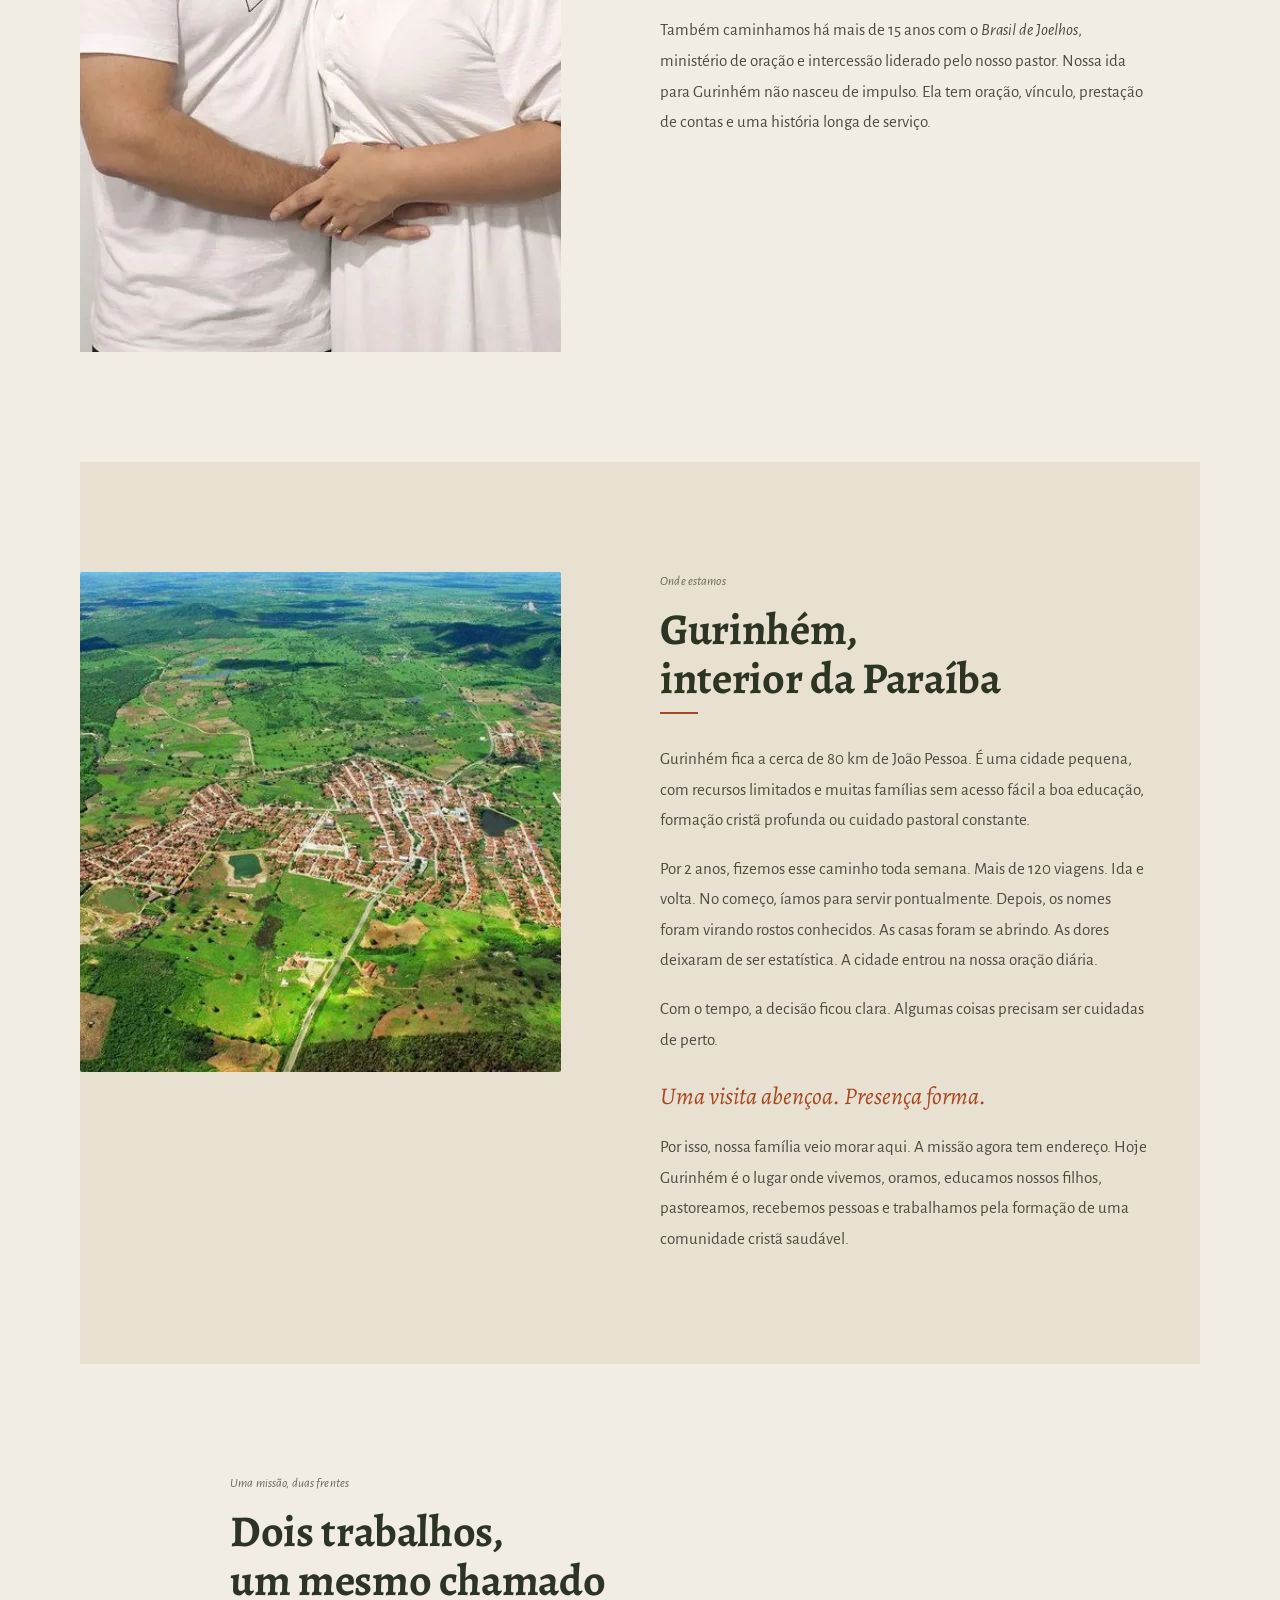
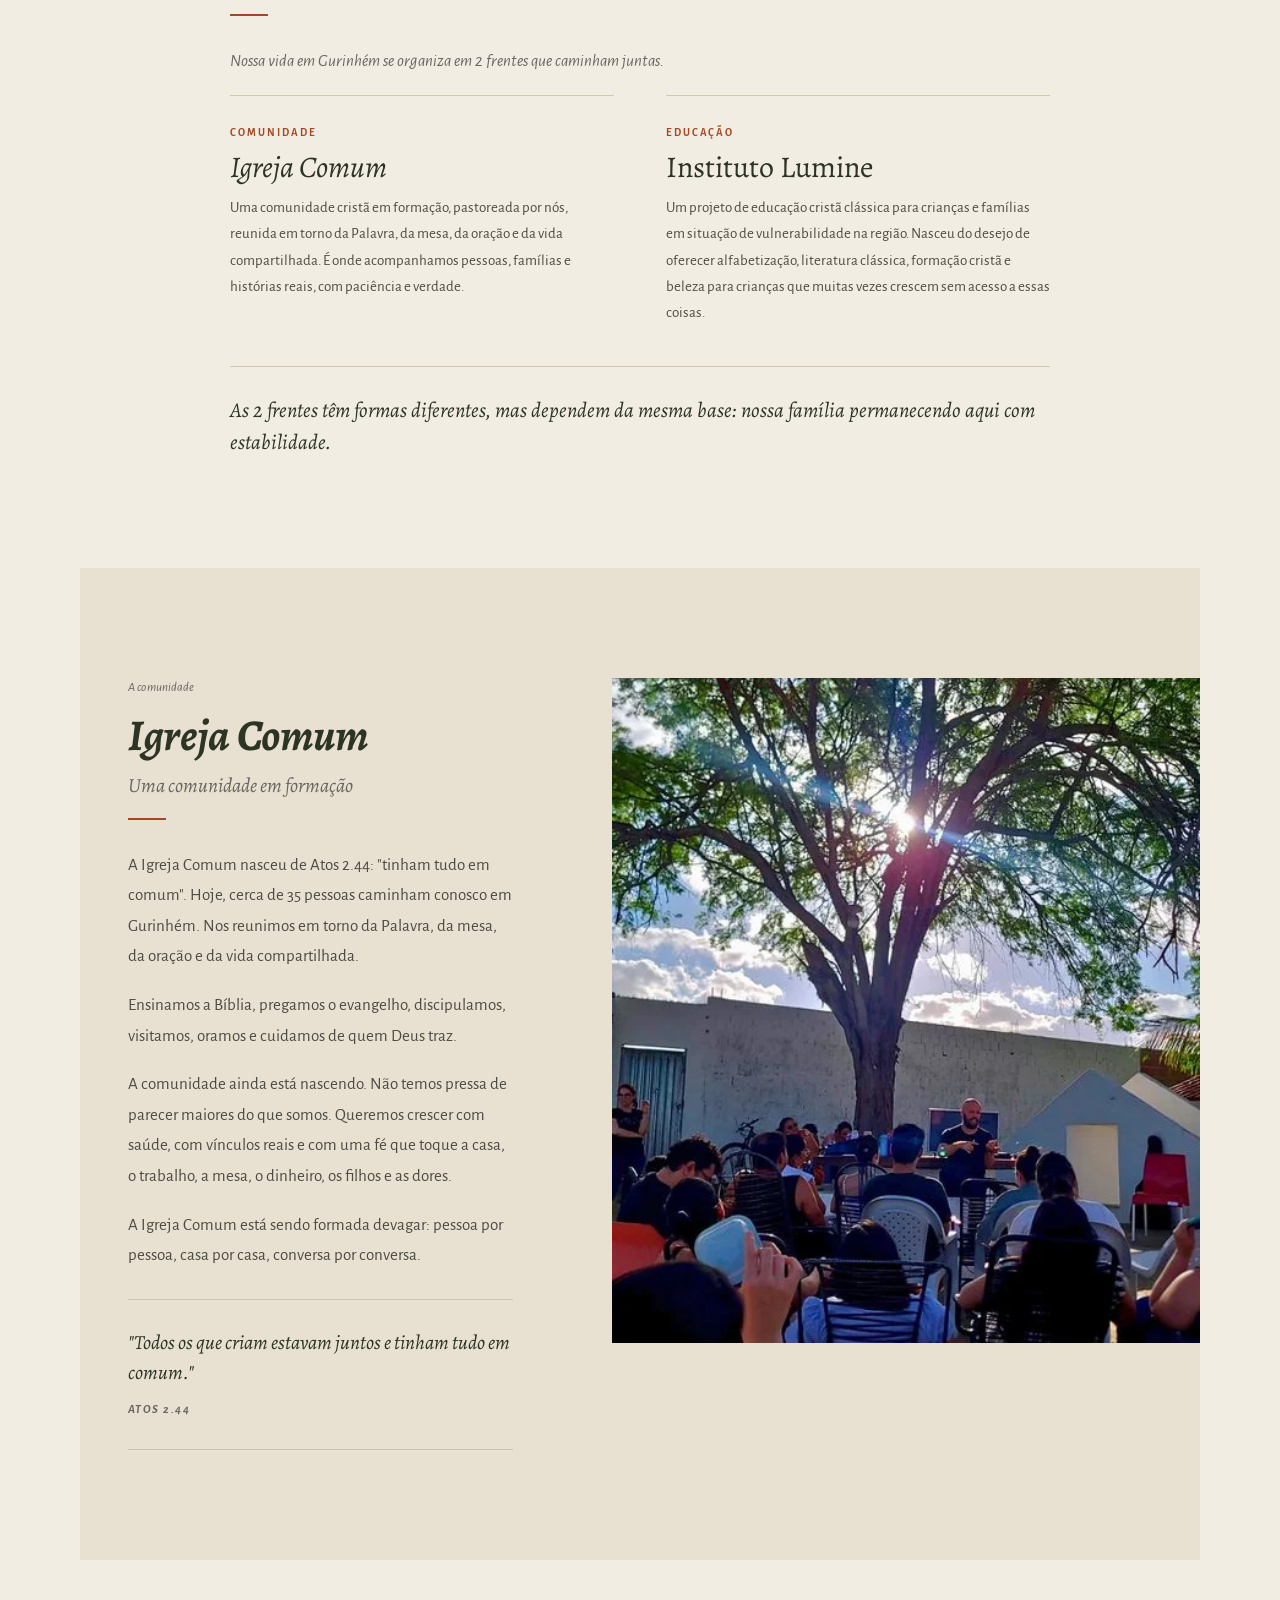
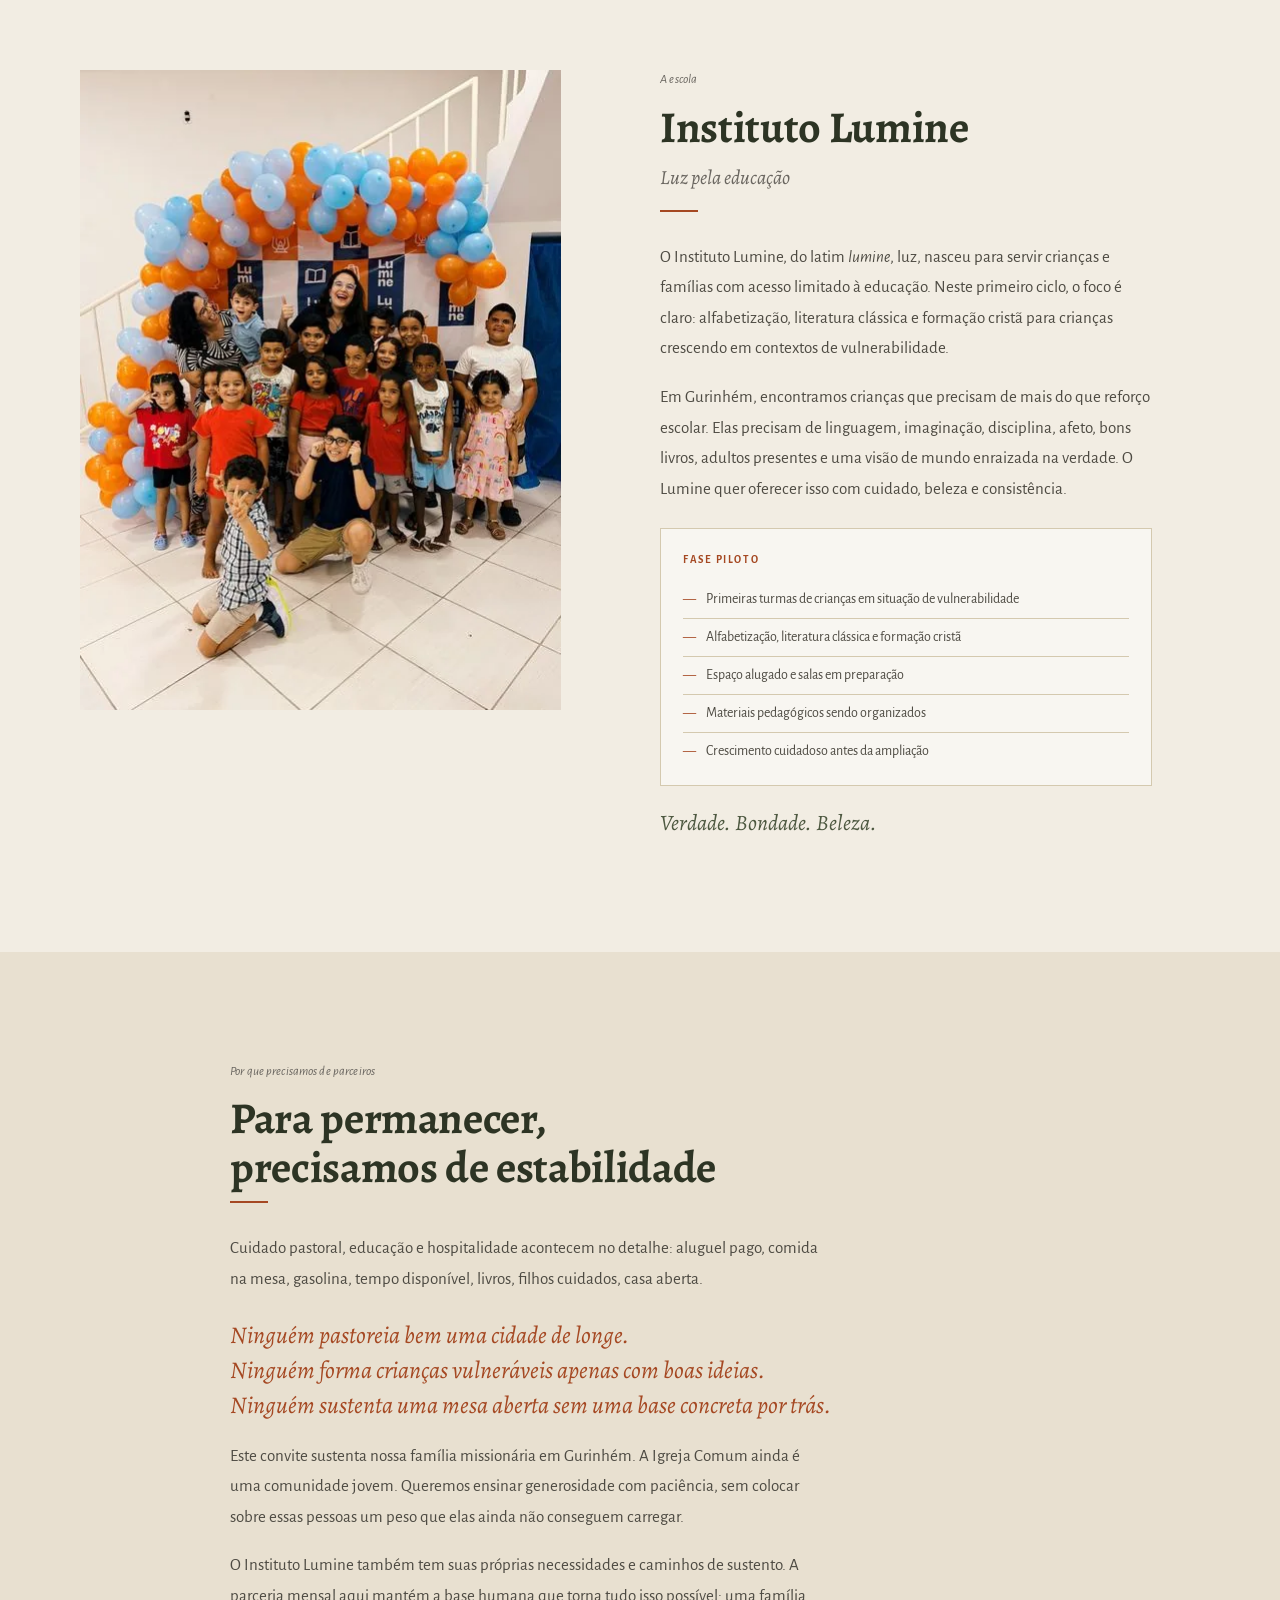
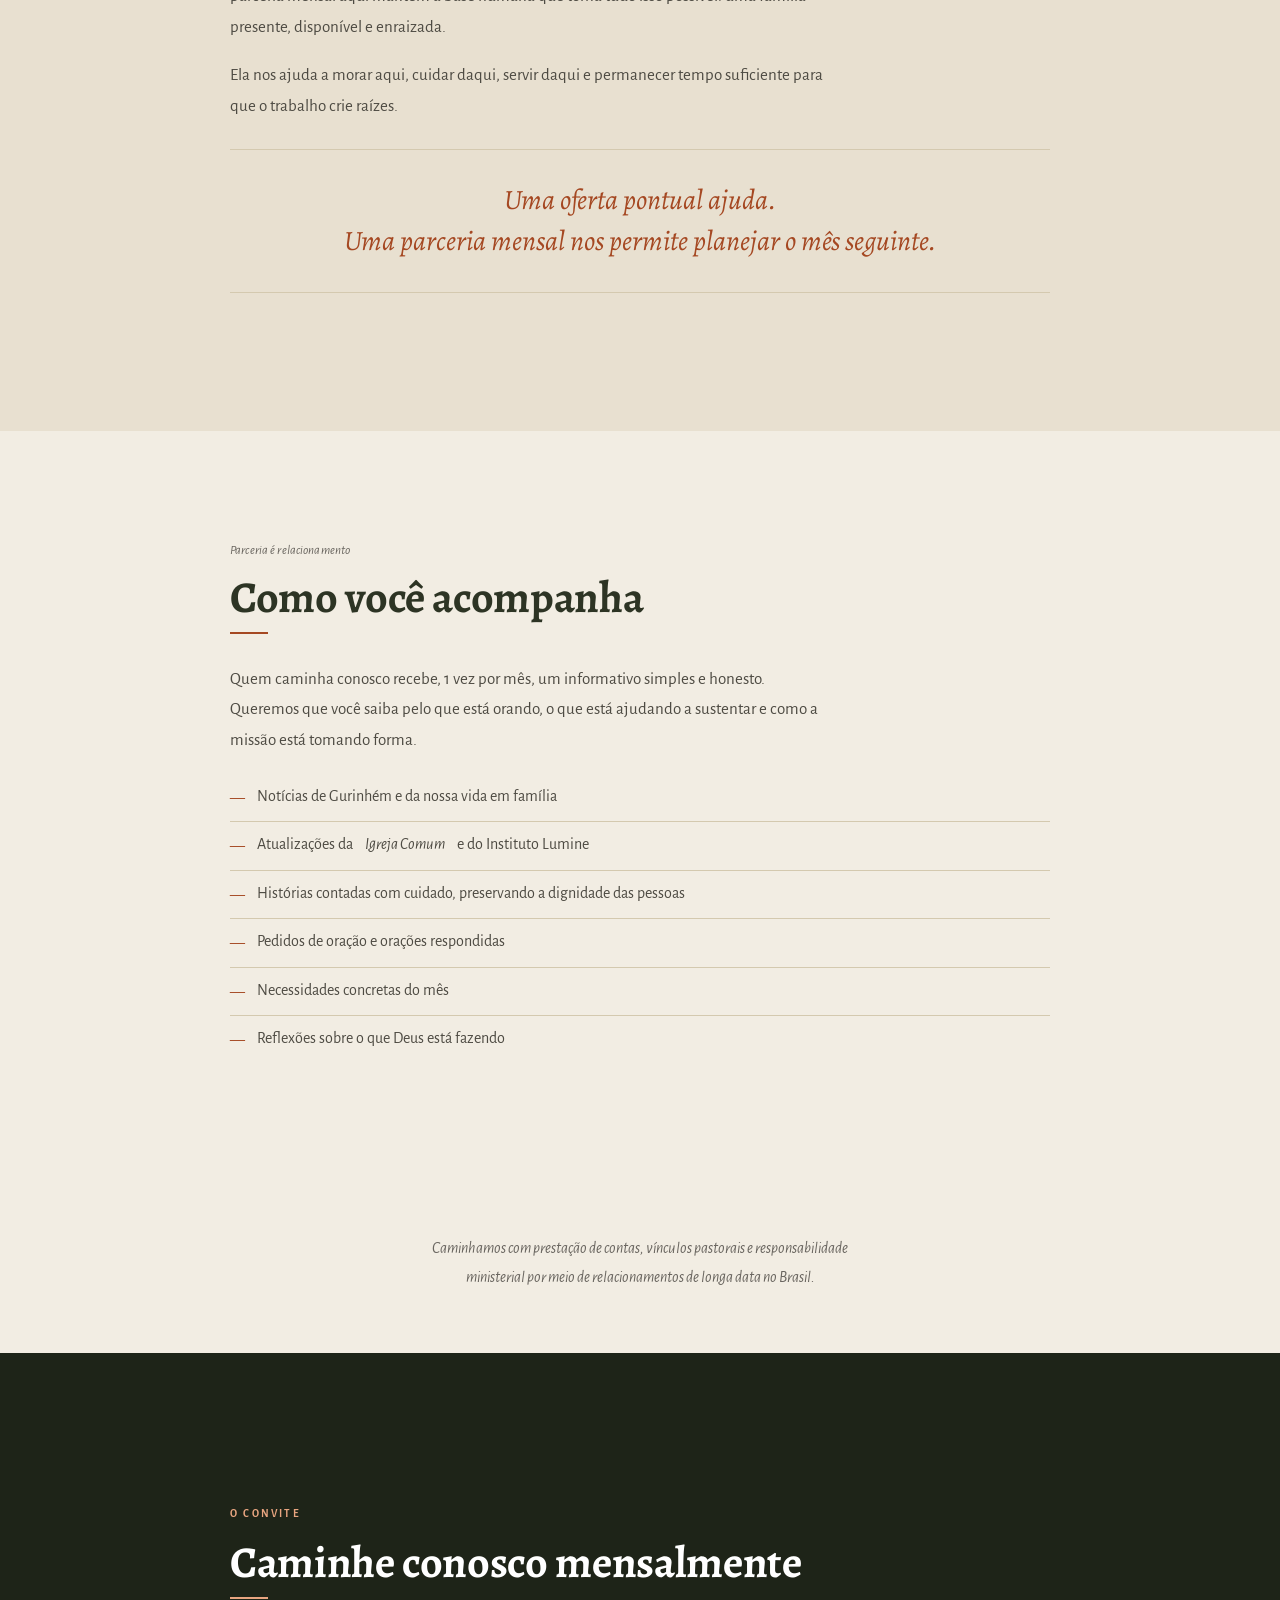
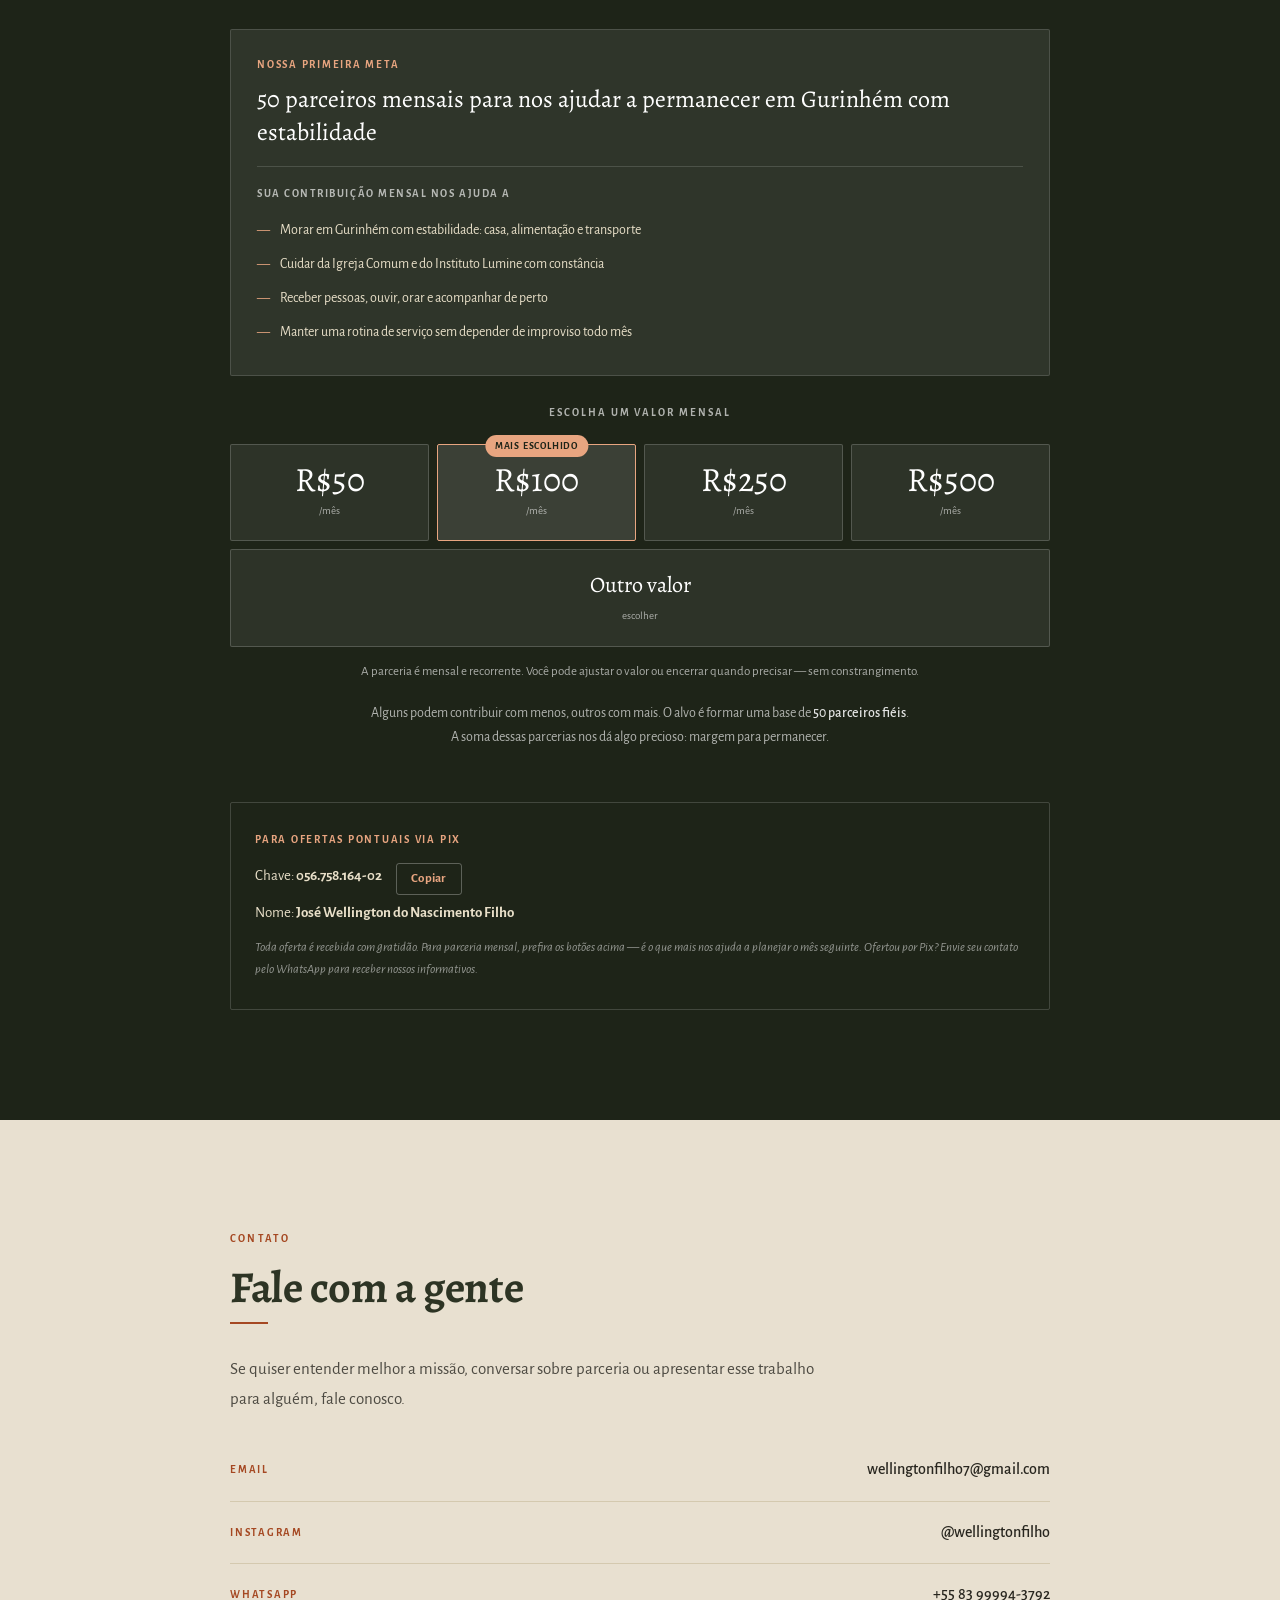
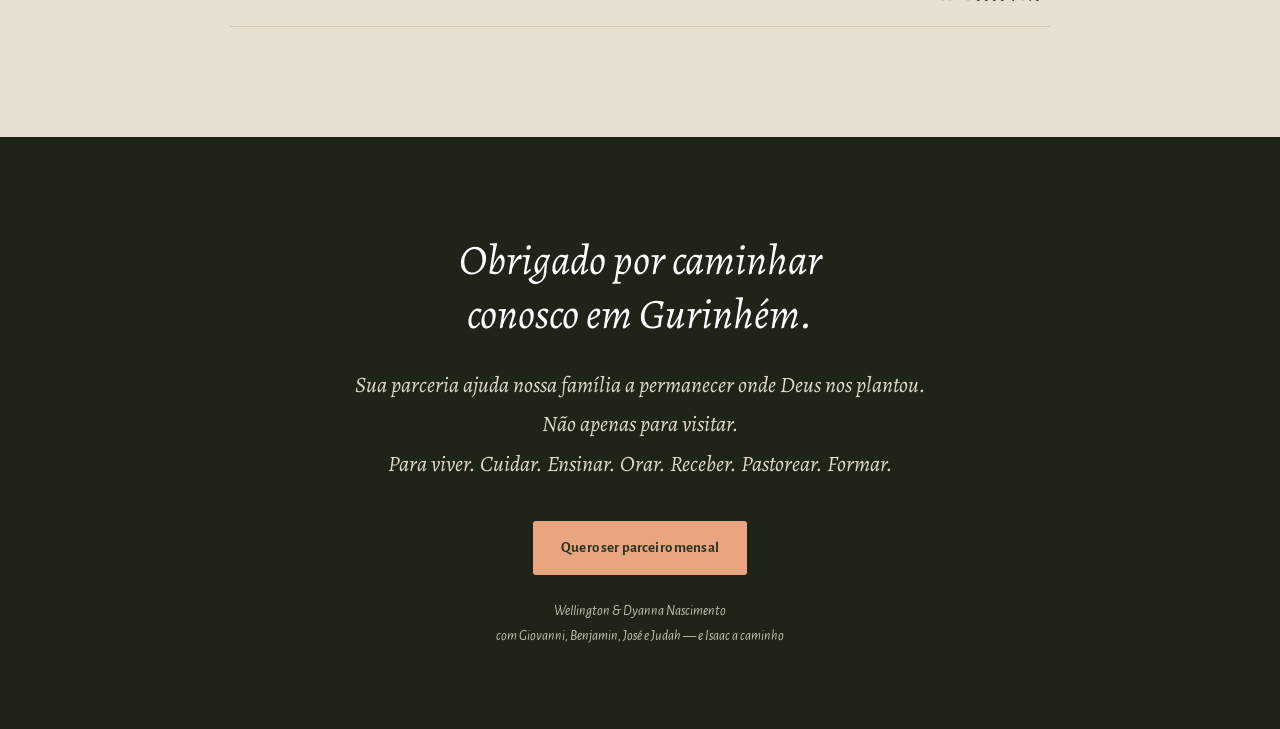
==== commit a3470b15: "Adiciona valor sugerido e tranquilização sobre a parceria recorrente - Badge "Mais escolhido" no tie" ====
--- a/familia-nascimento/index.html
+++ b/familia-nascimento/index.html
@@ -138,13 +138,16 @@
 .helps li { font-size: 14px; line-height: 1.72; color: var(--on-olive); padding: 5px 0; display: flex; gap: 10px; }
 .helps li::before { content: "—"; color: var(--terra-pale); flex-shrink: 0; }
 
-.tiers-lbl { font-size: 11px; font-weight: 700; text-transform: uppercase; letter-spacing: .18em; color: rgba(255,255,255,.65); margin-bottom: 12px; text-align: center; }
+.tiers-lbl { font-size: 11px; font-weight: 700; text-transform: uppercase; letter-spacing: .18em; color: rgba(255,255,255,.65); margin-bottom: 22px; text-align: center; }
 .tiers { display: grid; grid-template-columns: 1fr 1fr; gap: 10px; margin-bottom: 14px; }
 @media (min-width: 560px) { .tiers { grid-template-columns: repeat(4, 1fr); gap: 8px; } }
-.tier-btn { display: block; padding: 18px 6px; text-align: center; background: rgba(255,255,255,.07); border: 1px solid rgba(255,255,255,.18); text-decoration: none; transition: background .2s, border-color .2s; border-radius: 2px; }
+.tier-btn { position: relative; display: block; padding: 18px 6px; text-align: center; background: rgba(255,255,255,.07); border: 1px solid rgba(255,255,255,.18); text-decoration: none; transition: background .2s, border-color .2s; border-radius: 2px; }
 .tier-btn:hover { background: rgba(255,255,255,.15); border-color: rgba(255,255,255,.4); }
-.tier-btn:first-child { border-color: rgba(255,255,255,.36); background: rgba(255,255,255,.11); }
+.tier-featured { border-color: var(--terra-pale); background: rgba(255,255,255,.13); }
+.tier-featured:hover { border-color: var(--terra-pale); background: rgba(255,255,255,.18); }
+.tier-badge { position: absolute; top: -10px; left: 50%; transform: translateX(-50%); background: var(--terra-pale); color: var(--olive-deep); font-size: 10px; font-weight: 700; text-transform: uppercase; letter-spacing: .08em; padding: 3px 10px; border-radius: 999px; white-space: nowrap; }
 .tier-btn:last-child { grid-column: 1 / -1; }
+.tiers-reassure { font-size: 13px; line-height: 1.65; color: rgba(255,255,255,.62); text-align: center; margin-bottom: 20px; }
 .tier-amt { font-family: 'Alegreya', serif; font-weight: 400; font-size: 34px; color: #fff; display: block; line-height: 1; }
 .tier-unit { font-size: 11px; color: rgba(255,255,255,.6); }
 .tier-livre .tier-amt { font-size: 22px; padding: 6px 0; }
@@ -418,11 +421,12 @@
     <p class="tiers-lbl">Escolha um valor mensal</p>
     <div class="tiers">
       <a class="tier-btn" href="https://www.mercadopago.com.br/subscriptions/checkout?preapproval_plan_id=2c1bc86871564e81b67c430d7e22c15a" target="_blank" rel="noopener"><span class="tier-amt">R$50</span><span class="tier-unit">/mês</span></a>
-      <a class="tier-btn" href="https://www.mercadopago.com.br/subscriptions/checkout?preapproval_plan_id=821a91360e1e43e6b5ac0dd8178553fa" target="_blank" rel="noopener"><span class="tier-amt">R$100</span><span class="tier-unit">/mês</span></a>
+      <a class="tier-btn tier-featured" href="https://www.mercadopago.com.br/subscriptions/checkout?preapproval_plan_id=821a91360e1e43e6b5ac0dd8178553fa" target="_blank" rel="noopener"><span class="tier-badge">Mais escolhido</span><span class="tier-amt">R$100</span><span class="tier-unit">/mês</span></a>
       <a class="tier-btn" href="https://www.mercadopago.com.br/subscriptions/checkout?preapproval_plan_id=4a3c0c56e39a44338dbad6e5bd4d46f1" target="_blank" rel="noopener"><span class="tier-amt">R$250</span><span class="tier-unit">/mês</span></a>
       <a class="tier-btn" href="https://www.mercadopago.com.br/subscriptions/checkout?preapproval_plan_id=bde959feefbf478b9df22a85b396c1a7" target="_blank" rel="noopener"><span class="tier-amt">R$500</span><span class="tier-unit">/mês</span></a>
       <a class="tier-btn tier-livre" href="https://www.mercadopago.com.br/subscriptions/checkout?preapproval_plan_id=27854a51c7cf489595d913b44d059b27" target="_blank" rel="noopener"><span class="tier-amt">Outro valor</span><span class="tier-unit">escolher</span></a>
     </div>
+    <p class="tiers-reassure">A parceria é mensal e recorrente. Você pode ajustar o valor ou encerrar quando precisar — sem constrangimento.</p>
     <p class="partner-note">Alguns podem contribuir com menos, outros com mais. O alvo é formar uma base de <strong>50 parceiros fiéis</strong>.<br>A soma dessas parcerias nos dá algo precioso: margem para permanecer.</p>
     <div class="pix">
       <p class="pix-lbl">Para ofertas pontuais via Pix</p>
